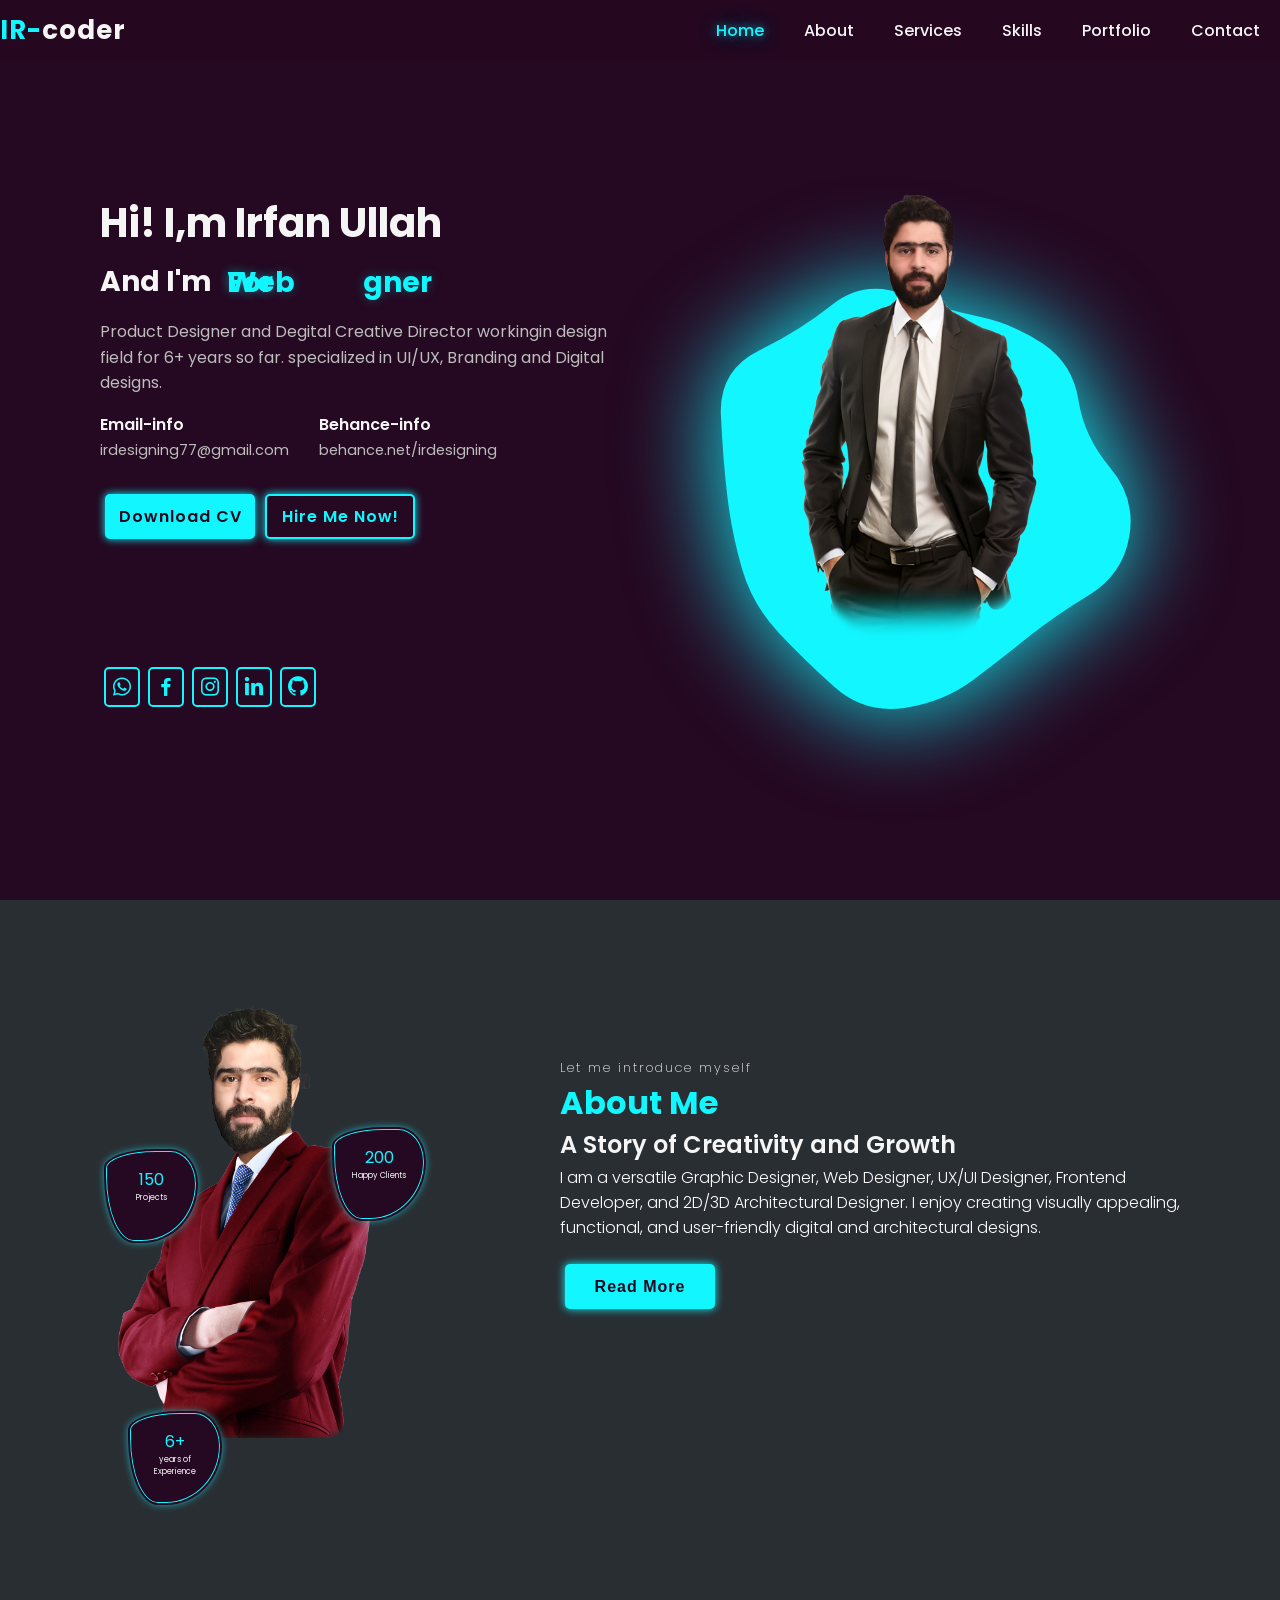
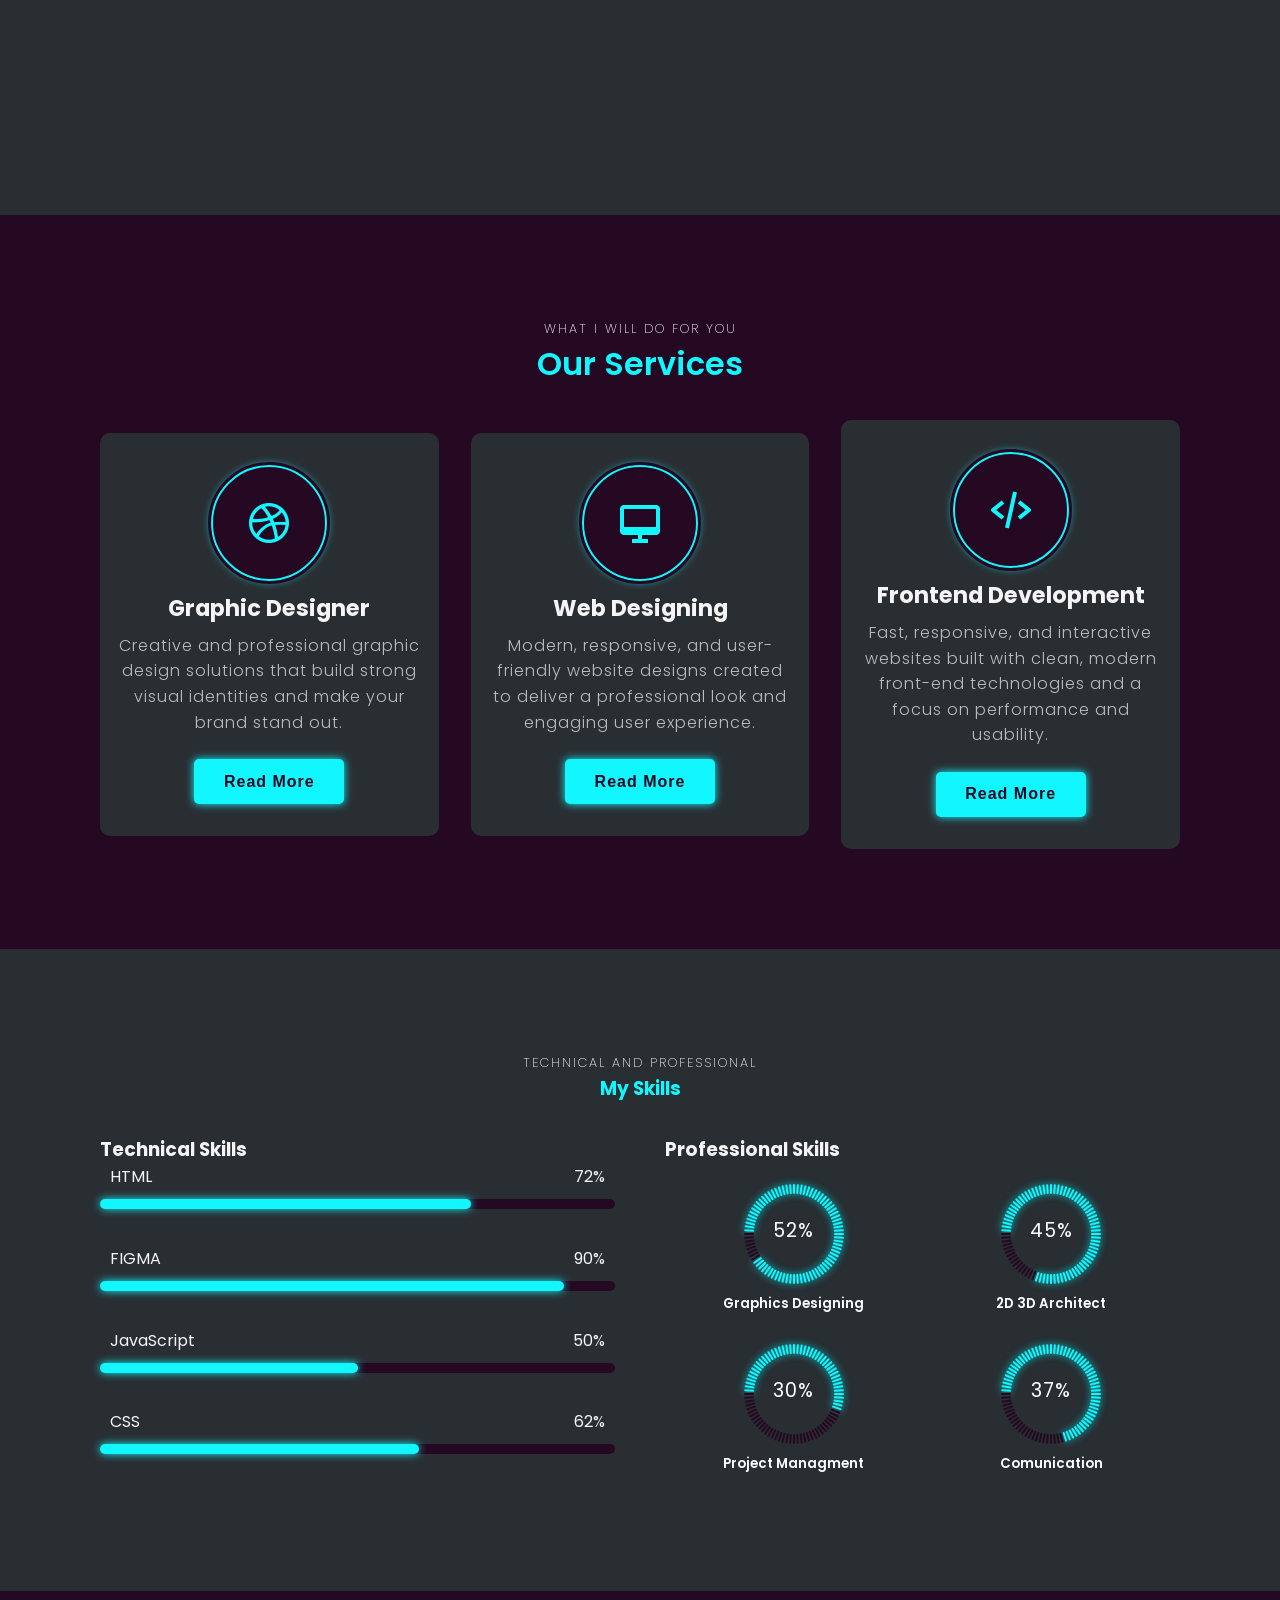
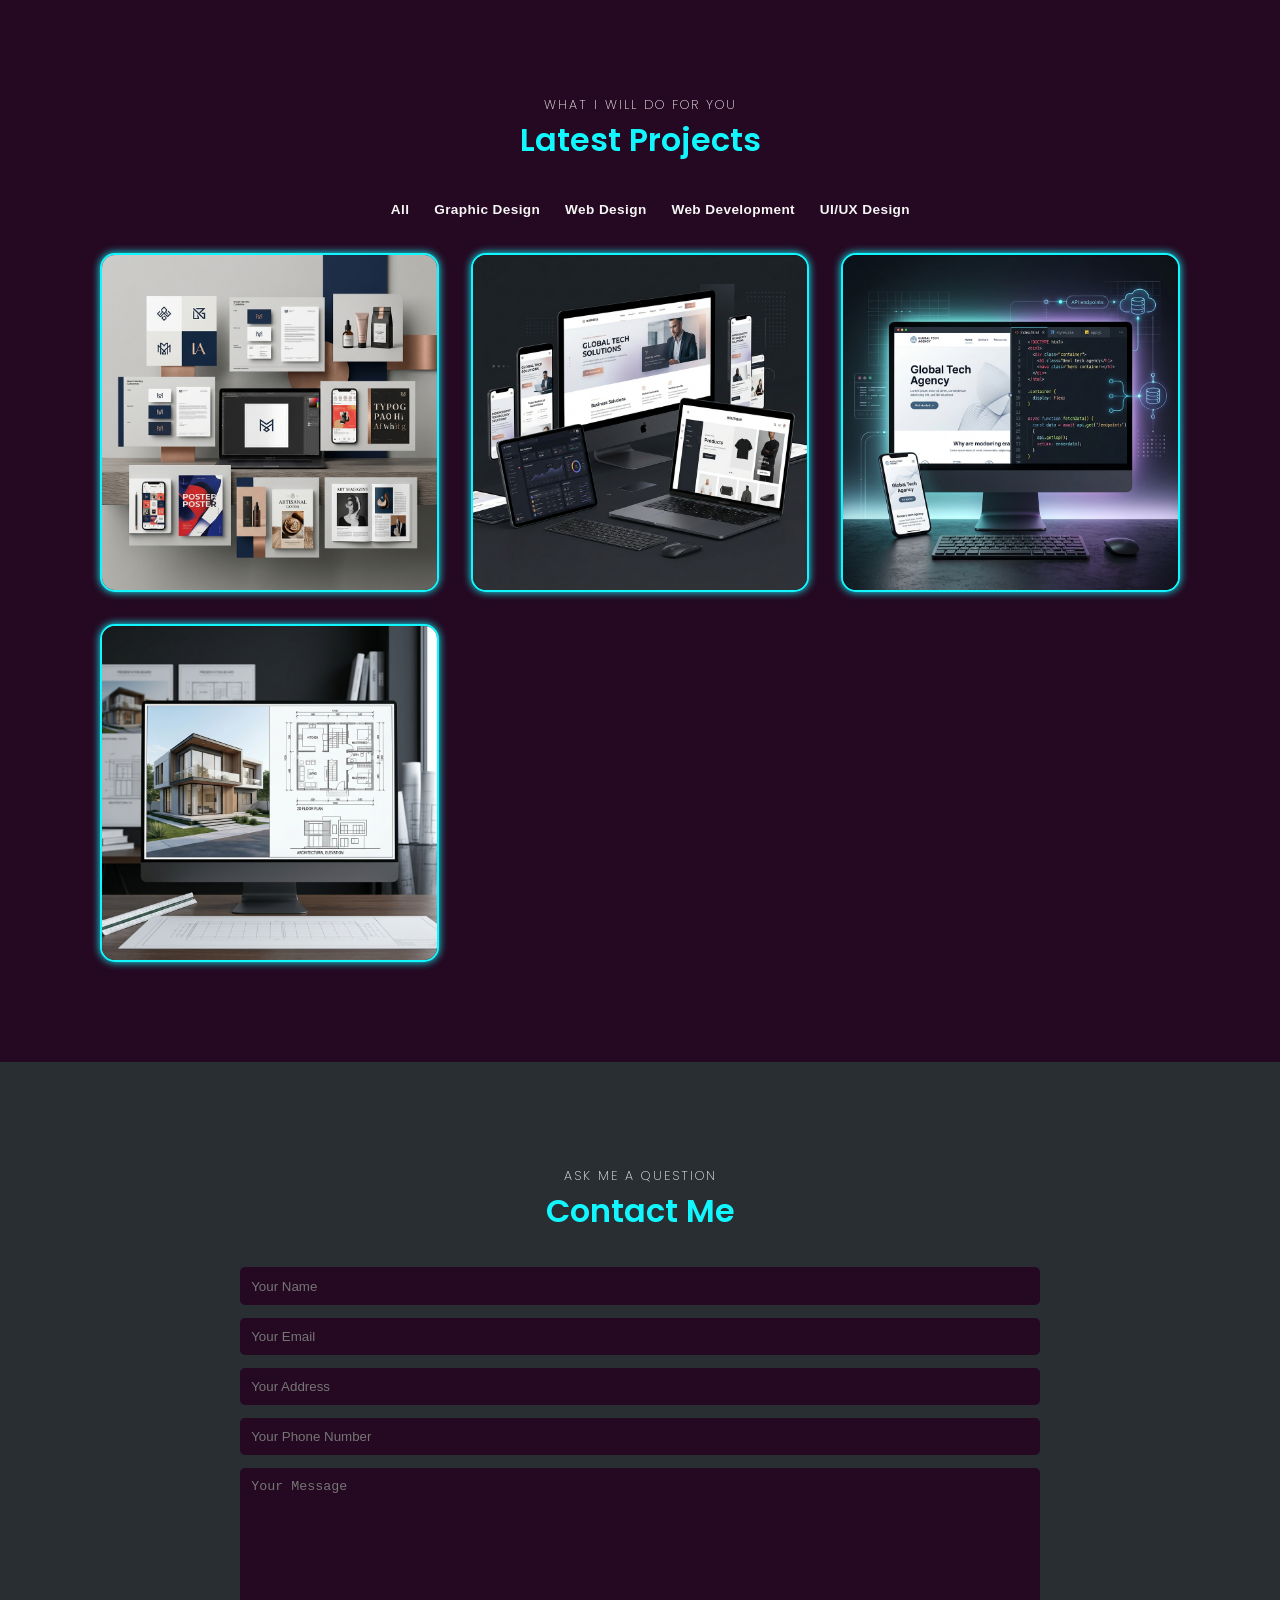
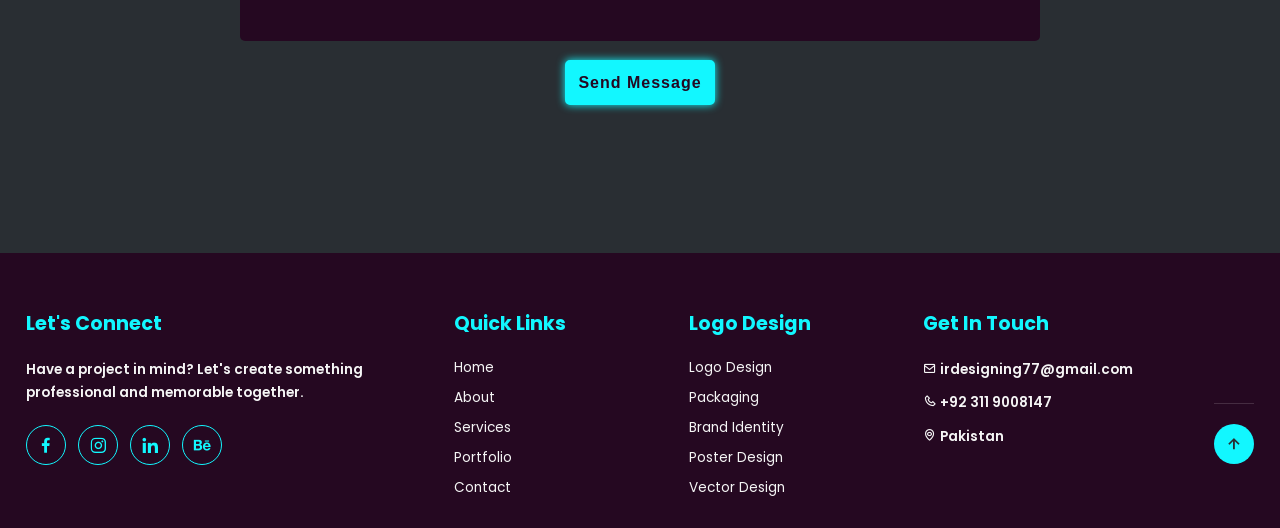
==== index.html @ 9060e214 "changes in about read more" ====
<!DOCTYPE html>
<html lang="en">

<head>
    <meta charset="UTF-8">
    <meta name="viewport" content="width=device-width, initial-scale=1.0">
    <title>IR-Desgner/Developer</title>
    <link rel="stylesheet" href="style.css">
    <link href='https://unpkg.com/boxicons@2.1.4/css/boxicons.min.css' rel='stylesheet'>
</head>

<body>
    <!-- Head Site ----------------------------------------------------->
    <header>
        <div class="logo"> <span>IR-</span>coder</div>
        <ul class="navlist">
            <li><a href="#home">Home</a></li>
            <li><a href="#about">About</a></li>
            <li><a href="#services">Services</a></li>
            <li><a href="#skills">Skills</a></li>
            <li><a href="#portfolio">Portfolio</a></li>
            <li><a href="#contact">Contact</a></li>
        </ul>
        <div id="menu-icon" class="bx bx-menu"></div>
    </header>

    <!-- home section--------------------------------------------------->

    <section id="home" class="home">
        <div class="home-content">
            <h1>Hi! I,m Irfan Ullah</h1>
            <div class="change-text">
                <h3>And I'm</h3>
                <h3>
                    <span class="word">Youtuber</span>
                    <span class="word">Web&nbsp;Designer</span>
                    <span class="word">Forntend&nbsp;Developer</span>
                    <span class="word">UX/UI&nbsp;Designer</span>
                    <span class="word">Graphics&nbsp;Designer</span>
                </h3>
            </div>

            <p>Product Designer and Degital Creative Director workingin design field for 6+ years so far. specialized in
                UI/UX, Branding and Digital designs.</p>

            <div class="info-box">
                <div class="email-info">
                    <h5>Email-info</h5>
                    <span>irdesigning77@gmail.com</span>
                </div>
                <div class="behance-info">
                    <h5>Behance-info</h5>
                    <span>behance.net/irdesigning</span>
                </div>
            </div>

            <div class="btn-box">
                <a href="Images/IRFAN CV Updated.pdf" class="btn">Download CV</a>

                <a href="https://wa.me/923119008147" class="btn">Hire Me Now!</a>
            </div>

            <div class="social-icons">
                <a href="https://wa.me/923119008147"><i class='bx bxl-whatsapp'></i></a>
                <a href="https://web.facebook.com/DesigningandTyping"><i class='bx bxl-facebook'></i></a>
                <a href="#"><i class='bx bxl-instagram'></i></a>
                <a href="https://www.linkedin.com/in/irfan-ullah-khan007/"><i class='bx bxl-linkedin'></i></a>
                <a href="https://github.com/IR-Designing"><i class='bx bxl-github'></i></a>

            </div>
        </div>
        <div class="home-image">
            <div class="img-box">

                <img src="Images/home-img.png" alt="">

            </div>
            <div class="liquid-shape">
                <svg viewBox="0 0 500 500" xmlns="http://www.w3.org/2000/svg" xmlns:xlink="http://www.w3.org/1999/xlink"
                    width="100%" id="blobSvg">
                    <path fill="#12f7ff">
                        <animate attributeName="d" dur="20000ms" repeatCount="indefinite" values="
                    M452.5,293.5Q475,337,432,356.5Q389,376,359,392.5Q329,409,300.5,450Q272,491,233,468.5Q194,446,154,438.5Q114,431,83,401.5Q52,372,42,331.5Q32,291,38,251Q44,211,41.5,165.5Q39,120,77.5,96.5Q116,73,154,59Q192,45,228,72.5Q264,100,298,93Q332,86,377.5,89Q423,92,419,139Q415,186,422.5,218Q430,250,452.5,293.5Z;

                    M447.5,281Q409,312,386.5,333Q364,354,344.5,378Q325,402,294.5,404Q264,406,224,443.5Q184,481,166,433Q148,385,129,361Q110,337,99.5,308.5Q89,280,73,247Q57,214,55.5,171.5Q54,129,95,114Q136,99,161,61Q186,23,228.5,24Q271,25,305.5,47.5Q340,70,351.5,108.5Q363,147,379,170.5Q395,194,440.5,222Q486,250,447.5,281Z;

                    M447.5,280Q404,310,395.5,342.5Q387,375,369,414Q351,453,307.5,427.5Q264,402,231,416.5Q198,431,174,406.5Q150,382,98,379.5Q46,377,63.5,329.5Q81,282,71,248.5Q61,215,91.5,192.5Q122,170,119.5,122Q117,74,158.5,74.5Q200,75,234,64.5Q268,54,298,74Q328,94,370,98Q412,102,425.5,139.5Q439,177,465,213.5Q491,250,447.5,280Z;

                    M425.02607,287.1508Q442.81861,324.30159,432.27552,365.4847Q421.73244,406.66781,387.89853,432.89853Q354.06463,459.12925,312.60771,470.91555Q271.1508,482.70184,239.17234,441.01702Q207.19388,399.33219,178.59694,390.66609Q150,382,103.61848,375.9246Q57.23697,369.8492,31.83219,332.56463Q6.42741,295.28005,41.88604,256.67234Q77.34468,218.06463,59.83219,170.02607Q42.3197,121.98751,86.81065,107.18764Q131.30159,92.38776,156.96769,53.04761Q182.63378,13.70746,226.33843,21.59522Q270.04308,29.48298,296.97846,65.82766Q323.91383,102.17234,351.10147,117.92008Q378.2891,133.66781,410.68764,154.31236Q443.08617,174.95692,425.15985,212.47846Q407.23353,250,425.02607,287.1508Z;

                    M452.5,293.5Q475,337,432,356.5Q389,376,359,392.5Q329,409,300.5,450Q272,491,233,468.5Q194,446,154,438.5Q114,431,83,401.5Q52,372,42,331.5Q32,291,38,251Q44,211,41.5,165.5Q39,120,77.5,96.5Q116,73,154,59Q192,45,228,72.5Q264,100,298,93Q332,86,377.5,89Q423,92,419,139Q415,186,422.5,218Q430,250,452.5,293.5Z;
                    "></animate>
                    </path>
                </svg>
            </div>

            <div class="liquid-shape">
                <svg viewBox="0 0 500 500" xmlns="http://www.w3.org/2000/svg" xmlns:xlink="http://www.w3.org/1999/xlink"
                    width="100%" id="blobSvg">
                    <path fill="#12f7ff">
                        <animate attributeName="d" dur="20000ms" repeatCount="indefinite" values="
                    M452.5,293.5Q475,337,432,356.5Q389,376,359,392.5Q329,409,300.5,450Q272,491,233,468.5Q194,446,154,438.5Q114,431,83,401.5Q52,372,42,331.5Q32,291,38,251Q44,211,41.5,165.5Q39,120,77.5,96.5Q116,73,154,59Q192,45,228,72.5Q264,100,298,93Q332,86,377.5,89Q423,92,419,139Q415,186,422.5,218Q430,250,452.5,293.5Z;

                    M447.5,281Q409,312,386.5,333Q364,354,344.5,378Q325,402,294.5,404Q264,406,224,443.5Q184,481,166,433Q148,385,129,361Q110,337,99.5,308.5Q89,280,73,247Q57,214,55.5,171.5Q54,129,95,114Q136,99,161,61Q186,23,228.5,24Q271,25,305.5,47.5Q340,70,351.5,108.5Q363,147,379,170.5Q395,194,440.5,222Q486,250,447.5,281Z;

                    M447.5,280Q404,310,395.5,342.5Q387,375,369,414Q351,453,307.5,427.5Q264,402,231,416.5Q198,431,174,406.5Q150,382,98,379.5Q46,377,63.5,329.5Q81,282,71,248.5Q61,215,91.5,192.5Q122,170,119.5,122Q117,74,158.5,74.5Q200,75,234,64.5Q268,54,298,74Q328,94,370,98Q412,102,425.5,139.5Q439,177,465,213.5Q491,250,447.5,280Z;

                    M425.02607,287.1508Q442.81861,324.30159,432.27552,365.4847Q421.73244,406.66781,387.89853,432.89853Q354.06463,459.12925,312.60771,470.91555Q271.1508,482.70184,239.17234,441.01702Q207.19388,399.33219,178.59694,390.66609Q150,382,103.61848,375.9246Q57.23697,369.8492,31.83219,332.56463Q6.42741,295.28005,41.88604,256.67234Q77.34468,218.06463,59.83219,170.02607Q42.3197,121.98751,86.81065,107.18764Q131.30159,92.38776,156.96769,53.04761Q182.63378,13.70746,226.33843,21.59522Q270.04308,29.48298,296.97846,65.82766Q323.91383,102.17234,351.10147,117.92008Q378.2891,133.66781,410.68764,154.31236Q443.08617,174.95692,425.15985,212.47846Q407.23353,250,425.02607,287.1508Z;

                    M452.5,293.5Q475,337,432,356.5Q389,376,359,392.5Q329,409,300.5,450Q272,491,233,468.5Q194,446,154,438.5Q114,431,83,401.5Q52,372,42,331.5Q32,291,38,251Q44,211,41.5,165.5Q39,120,77.5,96.5Q116,73,154,59Q192,45,228,72.5Q264,100,298,93Q332,86,377.5,89Q423,92,419,139Q415,186,422.5,218Q430,250,452.5,293.5Z;
                    "></animate>
                    </path>
                </svg>
            </div>
        </div>
    </section>

    <!-- About section--------------------------------------------------->

    <section id="about" class="about ">
        <div class="img-about">
            <img src="Images/about-img.png" alt="">
            <div class="info-about1">
                <span>6+</span>
                <p>years of Experience</p>
            </div>
            <div class="info-about2">
                <span>150</span>
                <p>Projects</p>
            </div>
            <div class="info-about3">
                <span>200</span>
                <p>Happy Clients</p>
            </div>
        </div>
        <div class="about-content">
            <span>Let me introduce myself</span>
            <h2>About Me</h2>
            <h3>A Story of Creativity and Growth</h3>

            <p>
                I am a versatile Graphic Designer, Web Designer, UX/UI Designer, Frontend
                Developer, and 2D/3D Architectural Designer. I enjoy creating visually
                appealing, functional, and user-friendly digital and architectural designs.
            </p>

            <div class="about-more">
                <p>
                    My work combines creativity, technical skills, and attention to detail.
                    I create professional graphic designs, modern responsive websites,
                    user-friendly interfaces, and interactive front-end experiences. I also
                    develop 2D floor plans and 3D architectural visualizations that help
                    bring spaces and ideas to life. My goal is to deliver designs that are
                    attractive, practical, and meaningful for every client.
                </p>
            </div>

            <div class="btn-box">
                <button class="btn about-read-more">Read More</button>
            </div>
        </div>
    </section>


    <!-- Services section--------------------------------------------------->

    <section id="services" class="services ">
        <div class="main-text">
            <span>what i will do for you</span>
            <h2>Our Services</h2>
        </div>

        <div class="section-services">
            <!-- Graphic Design -->
            <div class="service-box">
                <i class="bx bxl-dribbble service-icon"></i>
                <h3>Graphic Designer</h3>

                <p>
                    Creative and professional graphic design solutions that build strong visual
                    identities and make your brand stand out.
                </p>

                <div class="more-description">
                    <p>
                        I create logos, social-media posts, banners, brochures, brand guidelines,
                        and other visual materials that communicate your message clearly and
                        leave a lasting impression.
                    </p>
                </div>

                <div class="btn-box service-btn">
                    <button class="btn read-more-btn">Read More</button>
                </div>
            </div>

            <!-- Web Design -->
            <div class="service-box">
                <i class="bx bx-desktop service-icon"></i>
                <h3>Web Designing</h3>

                <p>
                    Modern, responsive, and user-friendly website designs created to deliver
                    a professional look and engaging user experience.
                </p>

                <div class="more-description">
                    <p>
                        From landing pages to complete portfolio and business websites, I design
                        clean layouts with easy navigation, mobile responsiveness, and a visual
                        style that matches your brand.
                    </p>
                </div>

                <div class="btn-box service-btn">
                    <button class="btn read-more-btn">Read More</button>
                </div>
            </div>

            <!-- Frontend Development -->
            <div class="service-box">
                <i class="bx bx-code-alt service-icon"></i>
                <h3>Frontend Development</h3>

                <p>
                    Fast, responsive, and interactive websites built with clean, modern
                    front-end technologies and a focus on performance and usability.
                </p>

                <div class="more-description">
                    <p>
                        I build polished interfaces using HTML, CSS, JavaScript, and modern
                        frameworks. Every website is optimized for different screen sizes,
                        smooth interactions, accessibility, and fast loading.
                    </p>
                </div>

                <div class="btn-box service-btn">
                    <button class="btn read-more-btn">Read More</button>
                </div>
            </div>
        </div>

    </section>

    <!-- Services section--------------------------------------------------->

    <section id="skills" class="skills ">
        <div class="main-text">
            <span>Technical and Professional</span>
            <h3>My Skills</h3>
        </div>

        <div class="skills-main">
            <div class="skill-left">
                <h3>Technical Skills</h3>
                <div class="skill-bar">
                    <div class="info">
                        <p>HTML</p>
                        <p>72%</p>
                    </div>
                    <div class="bar">
                        <span class="html"></span>
                    </div>
                </div>

                <div class="skill-bar">
                    <div class="info">
                        <p>FIGMA</p>
                        <p>90%</p>
                    </div>
                    <div class="bar">
                        <span class="figma"></span>
                    </div>
                </div>

                <div class="skill-bar">
                    <div class="info">
                        <p>JavaScript</p>
                        <p>50%</p>
                    </div>
                    <div class="bar">
                        <span class="js"></span>
                    </div>
                </div>

                <div class="skill-bar">
                    <div class="info">
                        <p>CSS</p>
                        <p>62%</p>
                    </div>
                    <div class="bar">
                        <span class="css"></span>
                    </div>
                </div>
            </div>
            <div class="skill-right">
                <h3>Professional Skills</h3>
                <div class="professional">
                    <div class="box">
                        <div class="circle" data-dots="80" data-percent="90"></div>
                        <div class="text">
                            <big>90%</big>
                            <small>Graphics Designing</small>
                        </div>
                    </div>

                    <div class="box">
                        <div class="circle" data-dots="80" data-percent="80"></div>
                        <div class="text">
                            <big>80%</big>
                            <small>2D 3D Architect</small>
                        </div>
                    </div>

                    <div class="box">
                        <div class="circle" data-dots="80" data-percent="55"></div>
                        <div class="text">
                            <big>55%</big>
                            <small>Project Managment</small>
                        </div>
                    </div>

                    <div class="box">
                        <div class="circle" data-dots="80" data-percent="70"></div>
                        <div class="text">
                            <big>70%</big>
                            <small>Comunication</small>
                        </div>
                    </div>

                </div>
            </div>
        </div>
    </section>

    <!-- Portfolio Section --------------------------------------------------->

    <section id="portfolio" class="portfolio">

        <div class="main-text">
            <span>What I Will Do For You</span>
            <h2>Latest Projects</h2>
        </div>

        <div class="container">

            <!-- ================= FILTER BUTTONS ================= -->

            <div class="filter-buttons">

                <button class="btn active" type="button" data-filter="all">
                    All
                </button>

                <button class="btn" type="button" data-filter="graphic">
                    Graphic Design
                </button>

                <button class="btn" type="button" data-filter="webdesign">
                    Web Design
                </button>

                <button class="btn" type="button" data-filter="webdev">
                    Web Development
                </button>

                <button class="btn" type="button" data-filter="uiux">
                    UI/UX Design
                </button>

            </div>


            <!-- ================= PORTFOLIO GALLERY ================= -->

            <div class="portfolio-gallery">


                <!-- ================= GRAPHIC DESIGN ================= -->

                <div class="port-box graphic">

                    <div class="port-image">
                        <img src="Images/graphics-design-jpeg.jpeg" alt="Graphic Design">
                    </div>

                    <div class="port-content">

                        <h3>Graphic Design</h3>

                        <p>
                            Creative graphic design solutions including
                            logos, branding, packaging, social media,
                            illustrations, and print design.
                        </p>

                        <a href="Graphics.html" rel="noopener noreferrer">
                            <i class='bx bx-link-external'></i>
                        </a>

                    </div>

                </div>


                <!-- ================= WEB DESIGN ================= -->

                <div class="port-box webdesign">

                    <div class="port-image">
                        <img src="Images/Web Designing.jpeg" alt="Web Design">
                    </div>

                    <div class="port-content">

                        <h3>Web Design</h3>

                        <p>
                            Modern, responsive and visually engaging
                            website designs focused on user experience
                            and clean layouts.
                        </p>

                        <a href="Web-design.html" rel="noopener noreferrer">
                            <i class='bx bx-link-external'></i>
                        </a>

                    </div>

                </div>


                <!-- ================= WEB DEVELOPMENT ================= -->

                <div class="port-box webdev">

                    <div class="port-image">
                        <img src="Images/Web Development.jpeg" alt="Web Development">
                    </div>

                    <div class="port-content">

                        <h3>Web Development</h3>

                        <p>
                            Fast, responsive and functional websites
                            developed using modern web technologies.
                        </p>

                        <a href="Web-development.html" rel="noopener noreferrer">
                            <i class='bx bx-link-external'></i>
                        </a>

                    </div>

                </div>


                <!-- ================= AuoCAD 2D/ 3D ================= -->

                <div class="port-box uiux">

                    <div class="port-image">
                        <img src="Images/AutoCAD.jpeg" alt="AutoCAD 2D/3D">
                    </div>

                    <div class="port-content">

                        <h3>AutoCAD 2D/3D</h3>

                        <p>
                            Professional AutoCAD designs for 2D and 3D modeling
                            with attention to detail and precision.
                        </p>

                        <a href="autocad.html" rel="noopener noreferrer">
                            <i class='bx bx-link-external'></i>
                        </a>

                    </div>

                </div>


                <!-- ================= LOGO DESIGN ================= -->

                <!-- <div class="port-box graphic">

                <div class="port-image">
                    <img src="/Images/logo-design.jpg"
                         alt="Logo Design">
                </div>

                <div class="port-content">

                    <h3>Logo Design</h3>

                    <p>
                        Professional and memorable logo designs
                        created to build a strong visual identity.
                    </p>

                    <a href="Logos.html"
                       target="_blank"
                       rel="noopener noreferrer">
                        <i class='bx bx-link-external'></i>
                    </a>

                </div>

            </div> -->


                <!-- ================= WEB APPLICATION ================= -->

                <!-- <div class="port-box webdev">

                <div class="port-image">
                    <img src="/Images/web-development.jpg"
                         alt="Web Application">
                </div>

                <div class="port-content">

                    <h3>Web Application</h3>

                    <p>
                        Functional web applications designed with
                        performance and usability in mind.
                    </p>

                    <a href="Web-development.html"
                       target="_blank"
                       rel="noopener noreferrer">
                        <i class='bx bx-link-external'></i>
                    </a>

                </div>

            </div> -->


            </div>

        </div>

    </section>




    <!-- Contact section--------------------------------------------------->
    <section id="contact" class="contact ">
        <div class="main-text">
            <span>Ask me a Question</span>
            <h2>Contact Me</h2>
        </div>

        <form action="https://formsubmit.co/irdesigning77@gmail.com" method="POST">

            <input type="text" name="name" placeholder="Your Name" required>

            <input type="email" name="email" placeholder="Your Email" required>

            <input type="text" name="address" placeholder="Your Address">

            <input type="tel" name="phone" placeholder="Your Phone Number">

            <textarea name="message" cols="30" rows="10" placeholder="Your Message" required></textarea>

            <!-- Optional settings -->
            <input type="hidden" name="_subject" value="New Message From Portfolio Website">
            <input type="hidden" name="_captcha" value="false">
            <input type="hidden" name="_template" value="table">

            <div class="btn-box formBtn">
                <button type="submit" class="btn">Send Message</button>
            </div>

        </form>
    </section>


    <!-- Website Footer--------------------------------------------------->
    <footer class="footer">



        <div class="footer-container">
            <!-- <a href="#home" class="logo"> <span>IR-</span>coder</a> -->

            <div class="footer-box">
                <h3>Let's Connect</h3>

                <p>
                    Have a project in mind? Let's create something
                    professional and memorable together.
                </p>

                <div class="footer-social">

                    <a href="https://www.facebook.com/DesigningandTyping" aria-label="Facebook">
                        <i class='bx bxl-facebook'></i>
                    </a>

                    <a href="https://www.instagram.com/irdesigning" aria-label="Instagram">
                        <i class='bx bxl-instagram'></i>
                    </a>

                    <a href="https://www.linkedin.com/in/irfanullah-designer" aria-label="LinkedIn">
                        <i class='bx bxl-linkedin'></i>
                    </a>

                    <a href="https://www.behance.net/irdesigning" aria-label="Behance">
                        <i class='bx bxl-behance'></i>
                    </a>

                </div>
            </div>


            <div class="footer-box">
                <h3>Quick Links</h3>

                <a href="index.html">Home</a>
                <a href="index.html#about">About</a>
                <a href="index.html#services">Services</a>
                <a href="Logos.html">Portfolio</a>
                <a href="index.html#contact">Contact</a>
            </div>


            <div class="footer-box">
                <h3>Logo Design</h3>

                <a href="Logos.html">Logo Design</a>
                <a href="packaging.html">Packaging</a>
                <a href="brand1.html">Brand Identity</a>
                <a href="poster1.html">Poster Design</a>
                <a href="vector1.html">Vector Design</a>
            </div>


            <div class="footer-box">
                <h3>Get In Touch</h3>

                <p>
                    <i class='bx bx-envelope'></i>
                    irdesigning77@gmail.com
                </p>

                <p>
                    <i class='bx bx-phone'></i>
                    +92 311 9008147
                </p>

                <p>
                    <i class='bx bx-map'></i>
                    Pakistan
                </p>
            </div>

        </div>
        <div class="footer-bottom">

            <!-- <p>
                    © 2026 Your Name. All Rights Reserved.
                </p> -->

            <a href="#home" class="back-to-top">
                <i class='bx bx-up-arrow-alt'></i>
            </a>

        </div>
        <!-- <div>
                <p>Copyright &copy; 2024 By IR-Designer/Coder || All Rights Reserved</p>
            </div> -->
    </footer>

    <script src="mixitup.min.js"></script>
    <script src="script.js"></script>

    <script>

    </script>
</body>

</html>
---- style.css ----
@import url('https://fonts.googleapis.com/css2?family=Poppins:ital,wght@0,100;0,200;0,300;0,400;0,500;0,600;0,700;0,800;0,900;1,100;1,200;1,300;1,400;1,500;1,600;1,700;1,800;1,900&display=swap');

* {
    padding: 0px;
    margin: 0px;
    box-sizing: border-box;
    list-style: none;
    scroll-behavior: smooth;
    text-decoration: none;
}

:root {
    --text-color: #f5f5f5;
    --hover-color: #12f7ff;
    --bg-color: #250821;
    --secon-bg-color: #292e33;
    --big-font: 2.5rem;
    --normal-font: 2rem;
    --neon-box-shadow: 0 0 .5rem #12f7ff;
    --h2-font: 3rem;
    --font-neon-text-shadow: 0 0 10px rgba(18, 247, 255, 0.3),
        0 0 10px rgba(18, 247, 255, 0.3),
        0 0 20px rgba(18, 247, 255, 0.3),
        0 0 30px rgba(18, 247, 255, 0.3),
        0 0 40px rgba(18, 247, 255, 0.3),
        0 0 70px rgba(18, 247, 255, 0.3),
        0 0 100px rgba(18, 247, 255, 0.3),
        0 0 150px rgba(18, 247, 255, 0.3);
}

::-webkit-scrollbar {
    height: 0;
    width: .5rem;
}

::-webkit-scrollbar-track {
    background: var(--secon-bg-color);
}

::-webkit-scrollbar-thumb {
    background: var(--hover-color);
    border-radius: 5rem;
}





body {
    font-family: "Poppins", sans-serif;
    background-color: var(--bg-color);
    color: var(--text-color);
}

header {
    top: 0;
    left: 0;
    border-bottom: 1px solid transparent;
    display: flex
;
    align-items: center;
    justify-content: space-between;
    width: 100%;
    padding: 11px 0px;
    position: fixed;
    z-index: 20000;
    background:#250821b3;
}

header.sticky {
    background: var(--bg-color);
    border-bottom: 1px solid var(--secon-bg-color);
    padding: 12px 10px;
}


.logo {
    font-size: 26px;
    font-weight: 700;
    letter-spacing: 1px;
}

span {
    color: var(--hover-color);
}

.navlist {
    display: flex;
}

.navlist a {
    color: var(--text-color);
    font-weight: 500;
    padding: 10px 20px;
}

.navlist a:hover {
    color: var(--hover-color);
    text-shadow: 0 0 10px rgba(18, 247, 255, 0.6),
        0 0 10px rgba(18, 247, 255, 0.6),
        0 0 20px rgba(18, 247, 255, 0.6),
        0 0 30px rgba(18, 247, 255, 0.6),
        0 0 40px rgba(18, 247, 255, 0.6),
        0 0 70px rgba(18, 247, 255, 0.6),
        0 0 100px rgba(18, 247, 255, 0.6),
        0 0 150px rgba(18, 247, 255, 0.6);
}

.navlist .active {
    color: var(--hover-color);
    text-shadow: var(--font-neon-text-shadow);
}

#menu-icon {
    font-size: 1.8rem;
    z-index: 1000;
    cursor: pointer;
    background-color: var(--hover-color);
    border-radius: 3px;
    color: var(--secon-bg-color);
    display: none;
}

section {
    padding: 100px 100px;
}

.home {
    min-height: 100vh;
    height: 100%;
    width: 100%;
    display: grid;
    grid-template-columns: repeat(2, 1fr);
    align-items: center;
    grid-gap: 4em;
}

.home-content {
    max-width: 600px;
}

.home-content h1 {
    font-size: var(--big-font);
    font-weight: 700;
}

.change-text {
    display: flex;
    align-items: center;
    gap: 0.75rem;
    font-size: 1.5rem;
    font-weight: 600;
    min-height: 2.5rem;
    margin: 0.5rem 0 1rem;
    vertical-align: top;
}

.change-text h3 {
    position: relative;
    display: inline-block;
    margin: 0;
    min-width: 115px;
    min-height: 2.5rem;
    vertical-align: top;
}

.change-text h3 .word {
    position: absolute;
    top: 0;
    left: 0;
    display: inline-flex;
    white-space: nowrap;
    opacity: 0;
    transform-origin: center center;
}

.change-text h3 .word .letter {
    display: inline-block;
    opacity: 0;
    transform-origin: center center 25px;
    text-shadow: 0 0 12px rgba(18, 247, 255, 0.3);
}

.change-text h3 .word .letter.out {
    opacity: 0;
    transform: rotateX(90deg);
    transition: 0.32s cubic-bezier(0.6, 0, 0.7, 0.2);
}

.change-text h3 .word .letter.in {
    opacity: 1;
    transform: rotateX(0deg);
    transition: 0.38s ease;
}

.change-text h3 .word .letter.behind {
    opacity: 0;
    transform: rotateX(-90deg);
}

.home-content p {
    color: #bdbdbd;
    line-height: 1.6;
}

.info-box {
    display: inline-flex;
    justify-content: space-between;
    align-items: center;
    width: 300px;
    margin: 1rem 0 2rem;
}

.info-box h5 {
    font-weight: 600;
    color: var(--text-color);
    font-size: 1rem;
}

.behance-info {
    margin-left: 15px;
}

.email-info {
    margin-right: 15px;
}

.info-box span {
    font-size: .9rem;
    color: #bdbdbd;
}

.btn-box {
    display: flex;
    justify-content: space-around;
    width: 320px;
    height: 45px;
}

.btn-box .btn {
    display: inline-flex;
    justify-content: center;
    align-items: center;
    width: 150px;
    height: 100%;
    background: var(--hover-color);
    color: var(--bg-color);
    font-size: 1rem;
    letter-spacing: 1px;
    font-weight: 600;
    transition: .6s;
    box-shadow: var(--neon-box-shadow);
    border-radius: 5px;
    position: relative;
    overflow: hidden;
    z-index: 1;
    border: 2px solid var(--hover-color);
}

.btn:hover {
    color: var(--hover-color);
}

.btn::before {
    content: "";
    position: absolute;
    top: 0;
    left: 0;
    background: var(--bg-color);
    width: 0%;
    height: 100%;
    transition: .4s;
    z-index: -1;
}

.btn:hover::before {
    width: 100%;
}

a.btn:nth-child(2) {
    background: var(--bg-color);
    color: var(--hover-color);
}

.btn:nth-child(2):hover {
    color: var(--bg-color);
}

.btn:nth-child(2)::before {
    background-color: var(--hover-color);
}

.social-icons {
    margin-top: 8rem;
    display: flex;
    justify-content: space-between;
    width: 220px;
    height: 40px;
}

.social-icons a {
    display: inline-flex;
    width: 50px;
    height: 100%;
    justify-content: center;
    align-items: center;
    margin: 0px 4px;
    background: var(--bg-color);
    color: var(--hover-color);
    border: 2px solid var(--hover-color);
    transition: .6s;
    box-shadow: 0 0 0.3 #12f7ff;
    border-radius: 5px;
    position: relative;
    z-index: 1;
    overflow: hidden;
}

.social-icons a i {
    font-size: 1.5rem;
}

.social-icons a:hover {
    color: var(--bg-color);
}

.social-icons a::before {
    content: "";
    position: absolute;
    top: 0;
    left: 0;
    width: 0%;
    height: 100%;
    background: var(--hover-color);
    transition: .6s;
    z-index: -1;
}

.social-icons a:hover::before {
    width: 100%;
}

.home-image {
    position: relative;
}

.img-box {
    text-align: center;
}

.img-box img {
    width: 72%;
    max-width: 350px;
    height: auto;
}

.liquid-shape {
    position: absolute;
    width: 100%;
    height: 100%;
    z-index: -1;
    top: 10%;
}

.liquid-shape:nth-child(2) {
    filter: blur(50px);
}


/*About Section css----------------------------------------------->*/

.about {
    display: flex;
    justify-content: center;
    align-items: center;
    grid-gap: 10em;
    background: var(--secon-bg-color);
}

.about .btn-box .btn {
    position: relative;
    right: 5rem;

}

.about .about-content {
    position: relative;
    bottom: 11rem;
}

.about .img-about {
    text-align: center;
    position: relative;
}

.about .img-about img {
    max-width: 300px;
    height: auto;
}

.about-content span {
    color: #fdfdfd;
    font-size: .8rem;
    font-weight: 200;
    letter-spacing: 2px;
    text-decoration: uppercase;
}

.about-content h2 {
    color: var(--hover-color);
    font-weight: 700;
    font-size: var(--normal-font);
}

.about-content h3 {
    font-weight: 600;
    font-size: 1.5rem;
    margin-bottom: .2rem;
}

.about-content p {
    color: #fdfdfd;
    font-weight: 300;
    margin-bottom: 1.5rem;
}

.info-about1,
.info-about2,
.info-about3 {
    background: var(--bg-color);
    font-size: .5rem;
    position: relative;
    padding: 15px;
    height: 90px;
    width: 90px;
    border-radius: 60% 31% 66% 34%/ 21% 40% 70% 79%;
    display: block;
    box-shadow: var(--neon-box-shadow);
    border: 1px solid var(--hover-color);
    outline: 2px solid var(--bg-color);
    z-index: 100;
    animation: morph 6s linear infinite;
}

.info-about1 {
    left: 10%;
    bottom: 2rem;
    text-align: center;

}

.info-about2 {
    left: 2%;
    bottom: 24rem;
    text-align: center;

}

.info-about3 {
    left: 78%;
    bottom: 31rem;
    text-align: center;
}


.img-about span {
    color: var(--hover-color);
    font-size: 1rem;
    font: 600;
}

.about-more {
    display: none;
    margin-top: 1rem;
}

.about-content.active .about-more {
    display: block;
}

.about-read-more {
    border: none;
    cursor: pointer;
}

/* Services CSS------------------------------------------------------> */

.main-text {
    width: 100%;
    text-align: center;
    margin-bottom: 2rem;
    color: var(--hover-color);
}

.main-text h2 {
    font-weight: 600;
    font-size: var(--normal-font);
}

.main-text span {
    color: #f5f5f5;
    font-size: .8rem;
    font-weight: 200;
    letter-spacing: 2px;
    text-transform: uppercase;
}

.section-services {
    display: flex;
    justify-content: center;
    align-items: center;
    flex-wrap: wrap;
    grid-gap: 2rem;
}

.section-services .service-box {
    flex: 1 1 18rem;
    padding: 2rem 1rem 2rem;
    text-align: center;
    background: var(--secon-bg-color);
    transition: transform .4s;
    border-radius: 10px;
}

.service-btn {
    width: auto;
    justify-content: center;
}

.service-box:hover {
    transform: translatey(-.7rem)
}

.service-icon {
    border: 2px solid var(--hover-color);
    padding: 2rem;
    background: var(--bg-color);
    display: flex;
    align-items: center;
    font-size: 3rem;
    border-radius: 50%;
    position: relative;
    color: var(--hover-color);
    box-shadow: var(--neon-box-shadow);
    outline: 3px solid var(--bg-color);
}

.service-box h3 {
    margin-top: 10px;
    font-size: 1.4rem;
}

.service-box p {
    margin: .5rem 0 1.5rem 0;
    font-weight: 300;
    letter-spacing: 1px;
    color: #bdbdbd;
    line-height: 1.6;
}

.more-description {
  display: none;
  margin-top: 1rem;
}

.service-box.active .more-description {
  display: block;

}

.read-more-btn {
  border: none;
  cursor: pointer;
}


/* SKills left CSS------------------------------------------------------> */

.skills {
    background: var(--secon-bg-color);
}

.skills-main {
    width: 100%;
    display: grid;
    grid-template-columns: repeat(2, 1fr);
    grid-row-gap: 30px;
    grid-column-gap: 50px;
}

.skill-bar {
    margin-bottom: 2.3rem;
}

.skill-main h3 {
    margin-bottom: 2rem;
    font-size: var(--normal-font);
    text-align: center;
}

.skill-left .skill-bar .info {
    display: flex;
    justify-content: space-between;
    align-items: center;
    padding: 0 10px;
}

.skill-left .skill-bar .bar {
    width: 100%;
    height: 10px;
    background: var(--bg-color);
    border-radius: 25px;
    margin-top: 10px;
    position: relative;
}

.skill-bar .bar span {
    width: 50%;
    height: 100%;
    position: absolute;
    left: 0;
    background: var(--hover-color);
    border-radius: 25px;
    box-shadow: var(--neon-box-shadow);
}

.skill-bar .bar .html {
    width: 72%;
    animation: html 2s;
}

.skill-bar .bar .figma {
    width: 90%;
    animation: figma 2s;
}

.skill-bar .bar .js {
    width: 50%;
    animation: js 2s;
}

.skill-bar .bar .css {
    width: 62%;
    animation: css 2s;
}

/* SKills left CSS------------------------------------------------------> */
.professional {
    display: grid;
    grid-template-columns: 1fr 1fr;
}

.box {
    position: relative;
    margin: 10px 0px;
    flex: 1 1 15rem;
}

.circle {
    width: 100%;
    height: 120px;
    display: flex;
    justify-content: center;
    align-items: center;
}

.box .text {
    text-align: center;
    color: #fff;
    font-size: 1rem;

}

.box .text big {
    font: 400;
    letter-spacing: 1px;
    position: absolute;
    top: 40%;
    left: 50%;
    transform: translate(-50%, -50%);
}

.box .text small {
    display: block;
    font-weight: 600;
}



.circle .points {
    height: 2px;
    width: 10px;
    background-color: var(--bg-color);
    position: absolute;
    border-radius: 3px;
    transform: rotate(calc(var(--i)*var(--rot))) translate(-45px);

}

.points.marked {
    animation: glow 0.04S linear forwards;
    animation-delay: calc(var(--i)*0.05s);
}

/* Portfolio CSS------------------------------------------------------> */

.filter-buttons {
    margin: 2rem;
    text-align: center;
}

.filter-buttons .btn {
    background: none;
    outline: none;
    border: none;
    cursor: pointer;
    font-size: .85rem;
    font-weight: 600;
    letter-spacing: .4px;
    margin-left: 1.3rem;
    color: var(--text-color);
}

.filter-buttons .btn:hover {
    color: var(--hover-color);
}

.portfolio-gallery {
    display: grid;
    grid-template-columns: repeat(auto-fill, minmax(270px, 1fr));
    gap: 2rem;
}

.port-box {
    position: relative;
    border-radius: 15px;
    overflow: hidden;
    background: #292e33;
    display: flex;
    grid-template-columns: 1fr, auto;
    align-items: center;
    border: 2px solid var(--hover-color);
    box-shadow: var(--neon-box-shadow);
}

.port-image {
    display: flex;
    align-items: center;
    justify-content: center;
    height: 100%;
    width: 100%;
}

.port-image img {
    width: 100%;
    opacity: .5s;
    /* height: 100%; */
    transition: .5s;
}

.port-content {
    position: absolute;
    bottom: 0;
    left: 0;
    width: 100%;
    height: 100%;
    opacity: 0;
    background: linear-gradient(rgba(0, 0, 0, .2), #12f7ff);
    display: flex;
    align-items: center;
    justify-content: center;
    flex-direction: column;
    text-align: center;
    transition: .5s;
    padding: 0.2rem;
}

.port-content:hover {
    opacity: 1;
}

.port-content h3 {
    font-size: 1.5rem;
    font-weight: 600;
}

.port-content p {
    font-size: .8rem;
    margin: 5px 0 15px 0;
}

.port-content a {
    background: #fff;
    border-radius: 50%;
    display: inline-flex;
    justify-content: center;
    align-items: center;
    width: 50px;
    height: 50px;
    border: 1 px solid var(--hover-color);
    outline: 2 px solid #fff;
}

.port-content a i {
    font-size: 1.3rem;
    color: var(--secon-bg-color);
}

/* Contact Section Css------------------------------------------------------> */
.contact {
    background: var(--secon-bg-color);
    width: 100%;
}

.contact form {
    text-align: center;
    max-width: 50rem;
    margin: 1rem auto;
    margin-bottom: 3rem;
}

.contact form input,
.contact form textarea {
    width: 100%;
    color: var(--text-color);
    background: var(--bg-color);
    margin-bottom: .8rem;
    border: none;
    border-radius: 5px;
    padding: .7rem;
}

.contact form textarea {
    resize: none;
}

.formBtn {
    display: flex;
    justify-content: center;
    width: 100%;
}

.formBtn .btn {
    cursor: pointer;
    font-size: 1rem;
}

/* footer-Css-----------------------------------------------------> */

footer {
    padding: 1.5rem 1%;
    display: flex;
    align-items: center;
    justify-content: space-between;
    flex-direction: row-reverse;
}

footer p {
    color: #bdbdbd;
    margin: auto;
    font-size: 1.2rem;
    font-weight: 600;
}

footer a {
    color: var(--text-color);
}


/* key Frame------------------------------------------------------> */
@keyframes morph {

    0%,
    100% {
        border-radius: 40% 60% 70% 30% / 40% 40% 60% 50%;
    }

    30% {
        border-radius: 70% 30% 50% 50% / 30% 30% 70% 70%;
    }

    60% {
        border-radius: 100% 60% 60% 10% / 100% 100% 60% 60%;
    }

    80% {
        border-radius: 69% 31% 66% 34% / 21% 30% 70% 79%;
    }

}

@keyframes html {
    0% {
        width: 0;
    }

    100% {
        width: 72;
    }
}

@keyframes figma {
    0% {
        width: 0;
    }

    100% {
        width: 72;
    }
}

@keyframes js {
    0% {
        width: 0;
    }

    100% {
        width: 72;
    }
}

@keyframes css {
    0% {
        width: 0;
    }

    100% {
        width: 72;
    }
}

@keyframes glow {
    0% {
        background: var(--bg-color);
        box-shadow: none;
    }

    100% {
        background: var(--hover-color);
        box-shadow: var(--neon-box-shadow);
    }
}



/* Break .points */
@media(max-width:991px) {

    header,
    header.sticky {
        padding: 15px 5%;
    }

    footer {
        padding: 50px 5%;
    }

    section {
        padding: 50px 5%
    }

    .navlist a {
        padding: 8px 15px;
    }

    :root {
        --big-font: 2.2rem;
        --normal-font: 1.8rem;
        --neon-box-shadow: 0 0 .8rem #12f7ff;
        --h2-font: 3rem;
    }

    .home-content {
        margin-top: 5rem;
    }

    .social-icons {
        margin-top: 2rem;
    }
}

@media(max-width:768px) {
    #menu-icon {
        display: block;
        transition: all .4s ease;
    }

    #menu-icon.bx-x {
        transform: rotate(-180deg);
    }

    .navlist {
        display: flex;
        position: absolute;
        top: -1000px;
        right: 0;
        left: 0;
        flex-direction: column;
        background: var(--bg-color);
        text-align: center;
        padding: 0 10%;
        transition: all .45s ease;
    }

    .navlist {
        display: block;
        padding-bottom: 1rem;
        font-size: 1rem;
    }

    .navlist.open {
        top: 100%;
    }

    .home {
        grid-template-columns: 1fr;
    }

    .home-image {
        margin: 5rem;
    }

    .liquid-shape {
        width: 119%;
        left: -5%;
        top: 8%;
    }

    .about {
        flex-direction: column-reverse;
    }

    .about .about-content {
        text-align: center;
        margin-top: 9rem;
    }
    .about{
        grid-gap: 0em;
    }
    .about .btn-box .btn{
        position: relative;
        left: 3rem;
    }

    .skills-main {
        grid-template-columns: 1fr;
    }

    footer p {
        font-size: 0.6rem;
    }

    .skill-left h3 {
        text-align: center;
    }

    .skill-right h3 {
        text-align: center;
    }

    .filter-buttons {
        margin: 2.5rem 0;
    }

    .img-box img {
        width: 111%;
    }
}

@media(max-width:420px) {
    html {
        font-size: 80%;
    }

    footer {
        padding: 16px 2%;
    }

    footer p {
        font-size: 0.6rem;
    }

    .logo {
        font-size: 1rem;
    }

    .filter-buttons {
        font-size: .8rem;
    }

    .about .img-about img {
        max-width: 250px;
        margin-bottom: 7rem;
    }

    .info-about1,
    .info-about2,
    .info-about3 {
        display: none;
    }

    .about .about-content {
        text-align: center;
    }

    .about .btn-box .btn {
        left: 1rem;
    }

    .about-content p {
        font-size: 1rem;
    }
}

   /* =========================
   FOOTER
========================= */

    .footer {
         display: flex;
    width: 100%;
    background: var(--bg-color);
    padding: 56px 2% 20px;
    flex-direction: row;
    }

    .footer-container {
        display: grid;
        grid-template-columns: 2fr 1fr 1fr 1.5fr;
        gap: 40px;
    }

    .footer-box h3 {
        color: var(--hover-color);
        font-size: 1.2rem;
        margin-bottom: 20px;
    }

    .footer-box p {
        color: var(--text-color);
        font-size: .85rem;
        line-height: 1.7;
        margin-bottom: 10px;
    }

    .footer-box a {
        display: block;
        color: var(--text-color);
        font-size: .85rem;
        margin-bottom: 10px;
        transition: .3s;
    }

    .footer-box a:hover {
        color: var(--hover-color);
        padding-left: 5px;
    }


    /* Social Icons */

    .footer-social {
        display: flex;
        gap: 12px;
        margin-top: 20px;
    }

    .footer-social a {
        width: 40px;
        height: 40px;

        display: flex;
        align-items: center;
        justify-content: center;

        border: 1px solid var(--hover-color);
        border-radius: 50%;

        color: var(--hover-color);

        transition: .3s;
    }

    .footer-social a i {
        font-size: 20px;
    }

    .footer-social a:hover {
        background: var(--hover-color);
        color: var(--secon-bg-color);
        box-shadow: var(--neon-box-shadow);
        padding-left: 0;
    }


    /* Footer Bottom */

    .footer-bottom {
        margin-top: 50px;
        padding-top: 20px;

        border-top: 1px solid rgba(245, 245, 245, .15);

        display: flex;
        align-items: center;
        justify-content: space-between;
    }

    .footer-bottom p {
        color: var(--text-color);
        font-size: .75rem;
    }

    .footer-bottom>a {
        width: 40px;
        height: 40px;

        display: flex;
        align-items: center;
        justify-content: center;

        border-radius: 50%;

        background: var(--hover-color);
        color: var(--secon-bg-color);

        transition: .3s;
    }

    .footer-bottom>a:hover {
        box-shadow: var(--neon-box-shadow);
        transform: translateY(-3px);
    }

    .footer-bottom>a i {
        font-size: 20px;
    }

        /* =========================
   Latest Projects 
========================= */

        /* ==============================
           LOGO GALLERY
        ============================== */

        .logo-gallery-section {
            padding: 100px 8%;
        }

        .logo-gallery-section .main-text {
            text-align: center;
            margin-bottom: 50px;
        }

        .logo-gallery-section .main-text span {
            font-size: 16px;
        }

        .logo-gallery-section .main-text h2 {
            font-size: 40px;
            margin-top: 10px;
        }

        .logo-gallery {
            display: grid;
            grid-template-columns: repeat(3, 1fr);
            gap: 30px;
        }

        .logo-box {
            position: relative;
            overflow: hidden;
            border-radius: 15px;
            background: #fff;
            box-shadow: 0 5px 20px rgba(0, 0, 0, 0.08);
        }

        .logo-box img {
            width: 100%;
            height: 300px;
            object-fit: cover;
            display: block;
            transition: transform 0.5s ease;
        }

        .logo-box:hover img {
            transform: scale(1.08);
        }

        .logo-overlay {
            position: absolute;
            left: 0;
            bottom: 0;
            width: 100%;
            padding: 25px 20px;
            background: linear-gradient(
                transparent,
                rgba(0, 0, 0, 0.85)
            );

            transform: translateY(100%);
            transition: 0.4s ease;
        }

        .logo-box:hover .logo-overlay {
            transform: translateY(0);
        }

        .logo-overlay h3 {
            color: #fff;
            font-size: 20px;
            margin-bottom: 5px;
        }

        .logo-overlay p {
            color: #ddd;
            font-size: 14px;
            margin-bottom: 15px;
        }

        .logo-overlay a {
            display: inline-block;
            padding: 8px 18px;
            border-radius: 20px;
            background: #fff;
            color: #111;
            text-decoration: none;
            font-size: 14px;
            font-weight: 600;
            transition: 0.3s;
        }

        .logo-overlay a:hover {
            transform: translateY(-2px);
        }


        /* ==============================
           TABLET
        ============================== */

        @media (max-width: 991px) {

            .logo-gallery {
                grid-template-columns: repeat(2, 1fr);
            }

            .logo-box img {
                height: 280px;
            }
        }


        /* ==============================
           MOBILE
        ============================== */

        @media (max-width: 600px) {

            .logo-gallery-section {
                padding: 80px 5%;
            }

            .logo-gallery-section .main-text h2 {
                font-size: 30px;
            }

            .logo-gallery {
                grid-template-columns: 1fr;
            }

            .logo-box img {
                height: 280px;
            }
        }

    /* =========================
   RESPONSIVE
========================= */

    @media (max-width: 900px) {

        .logo-info {
            grid-template-columns: repeat(2, 1fr);
        }

        .footer-container {
            grid-template-columns: repeat(2, 1fr);
        }
    }


    @media (max-width: 600px) {

        .logo-info {
            grid-template-columns: 1fr;
            gap: 25px;
        }

        .footer-container {
            grid-template-columns: 1fr;
        }

        .footer-bottom {
            flex-direction: column;
            gap: 15px;
            text-align: center;
        }
    }
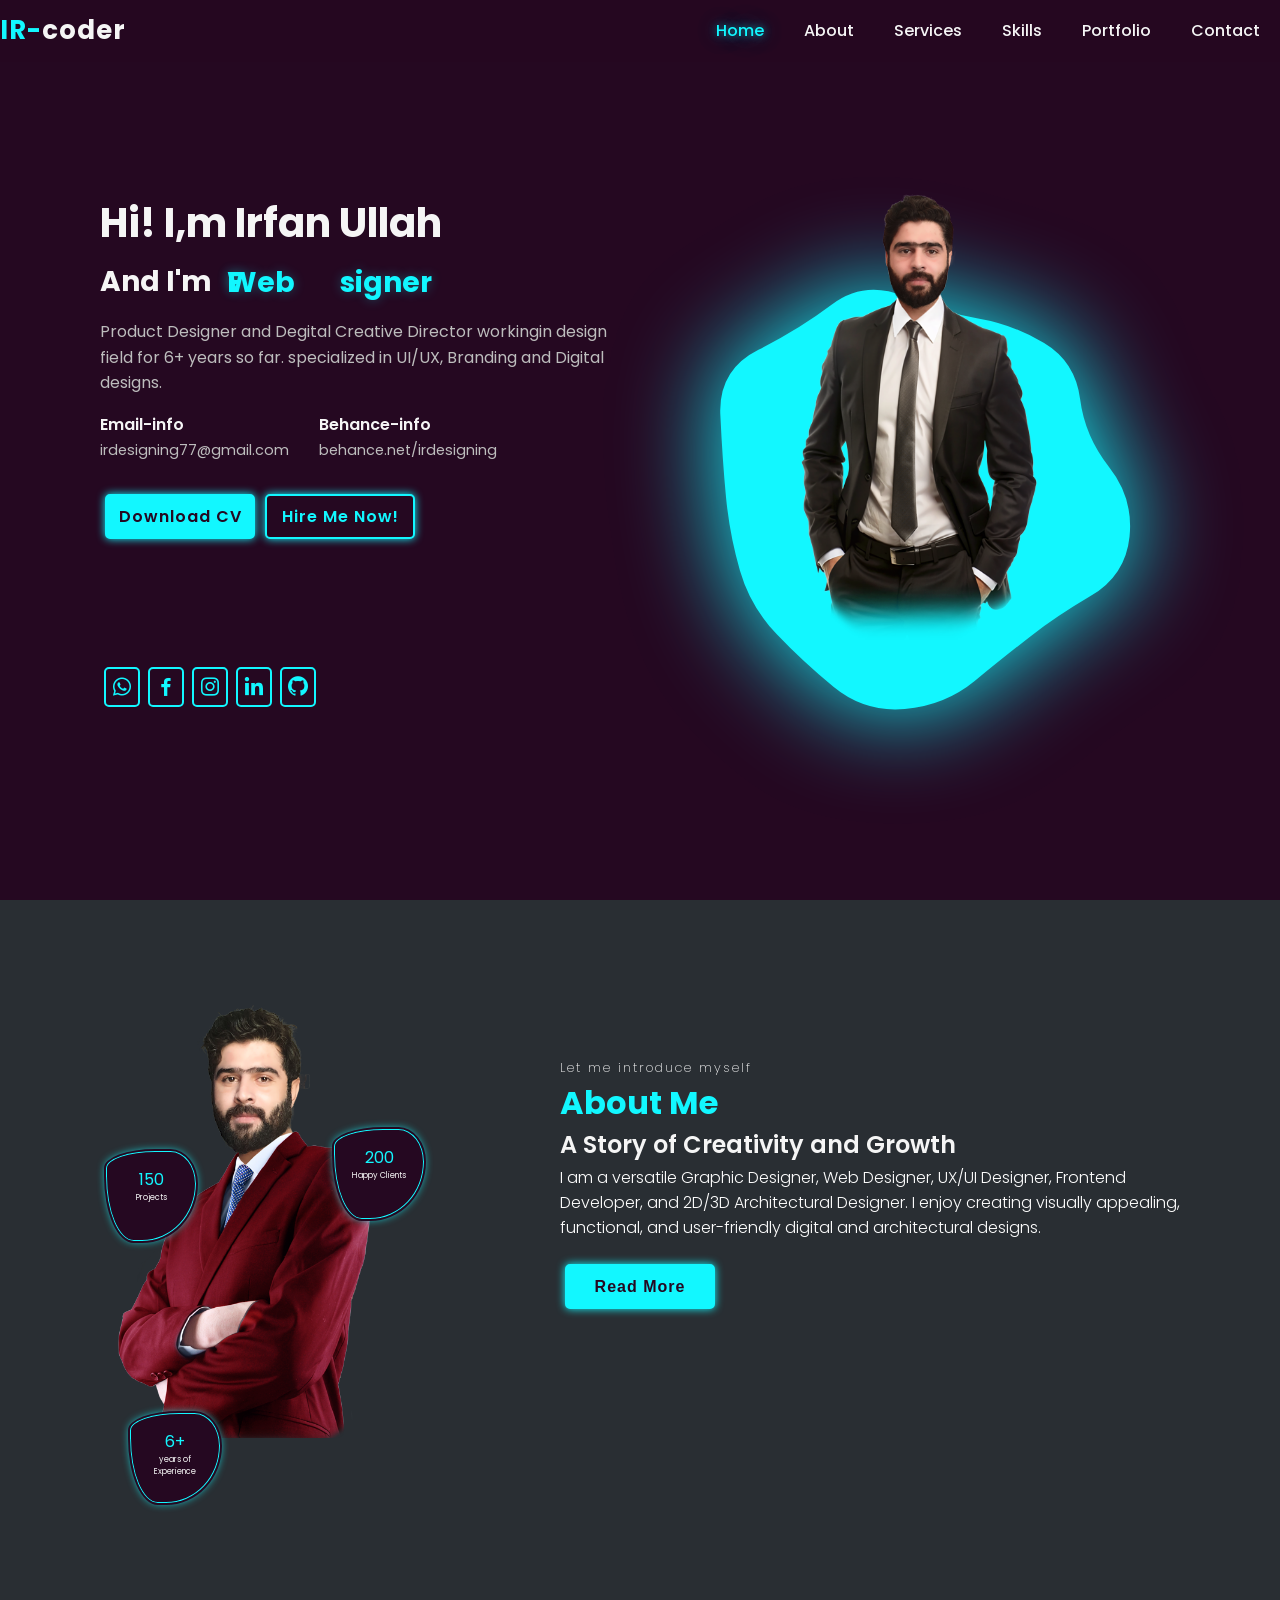
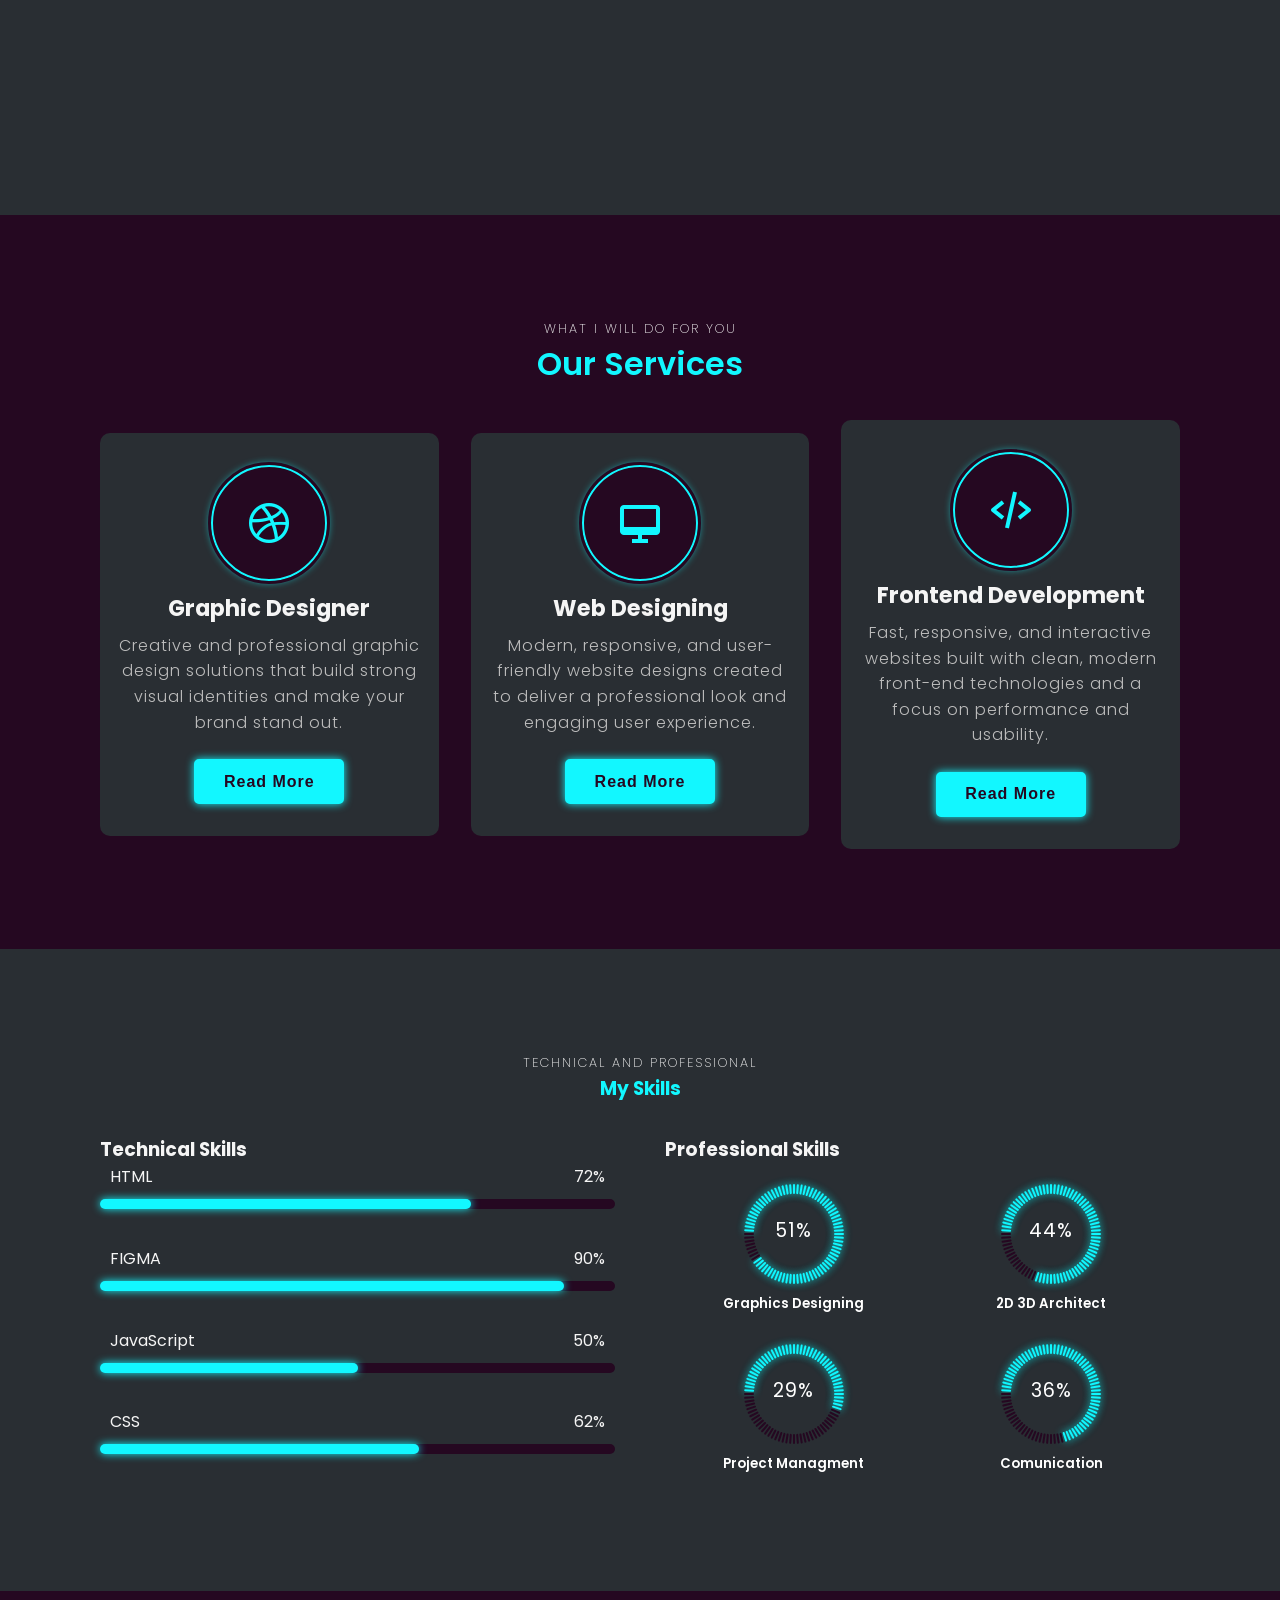
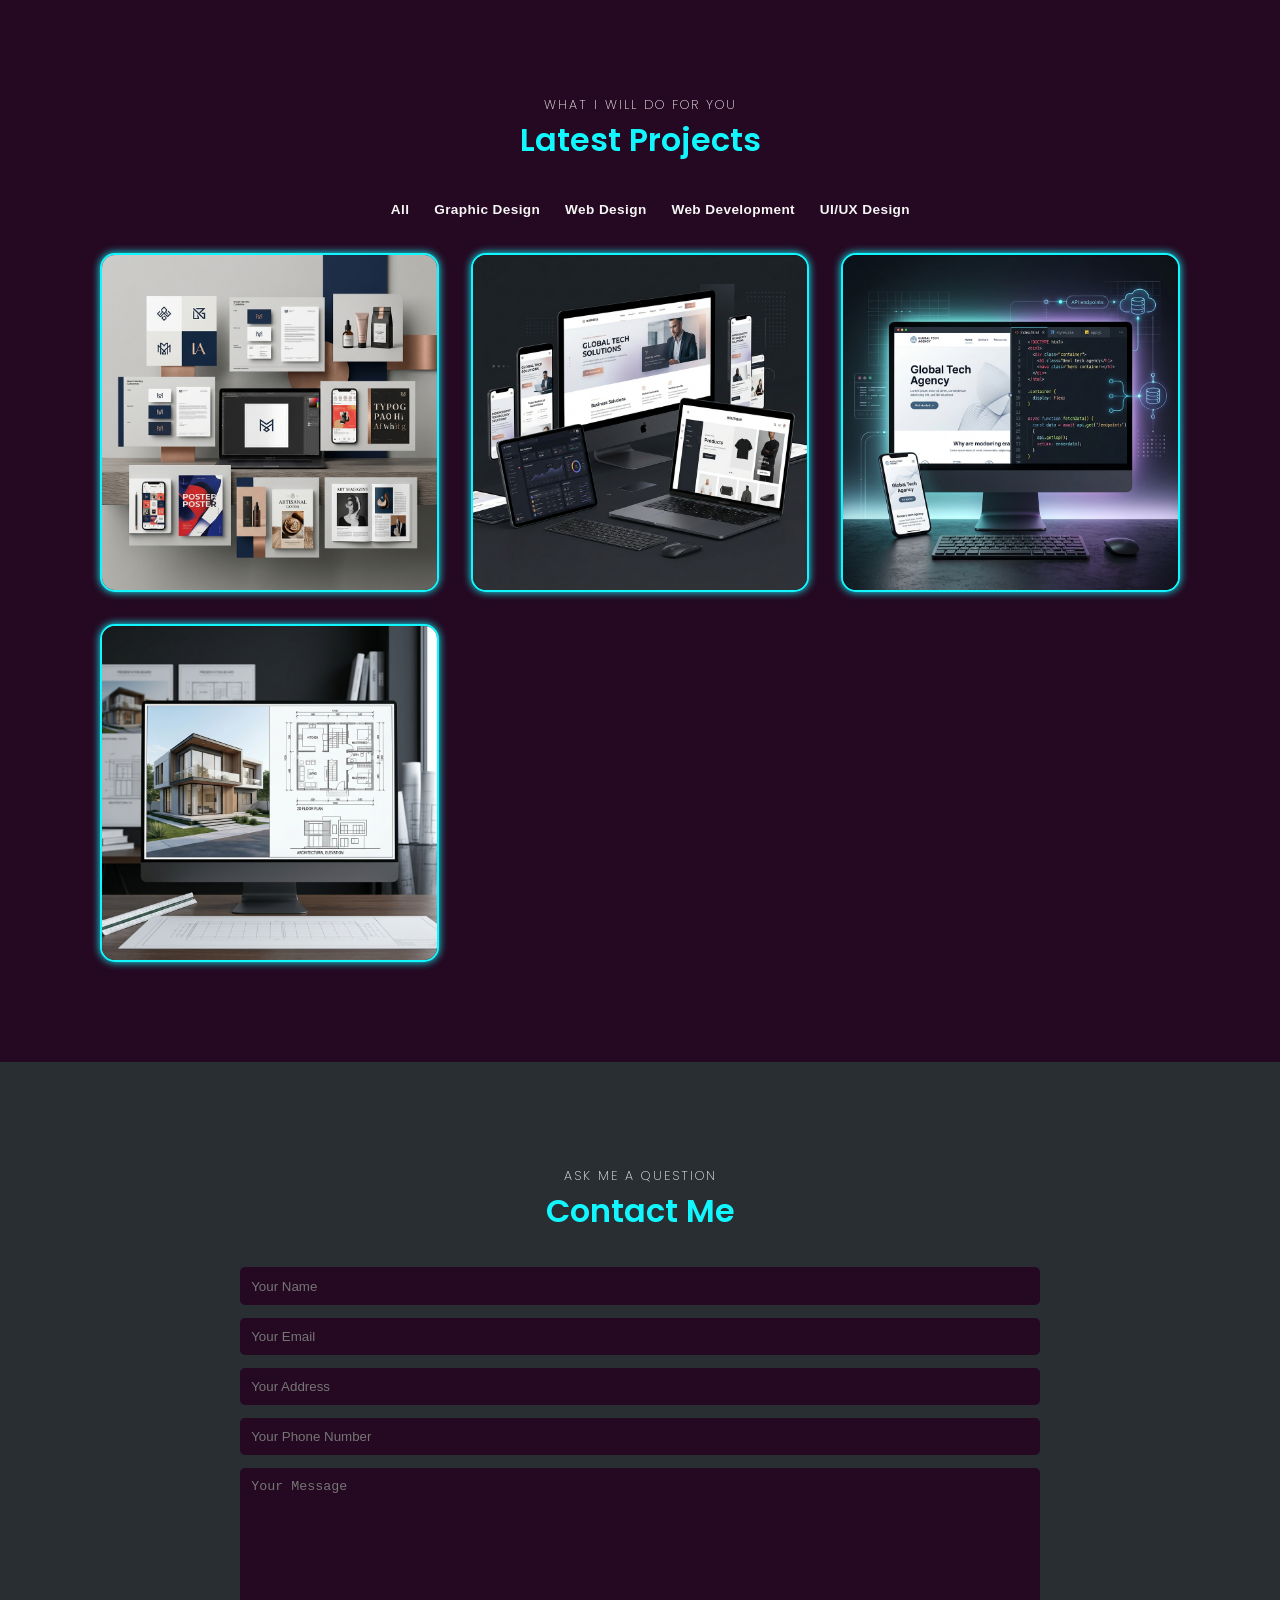
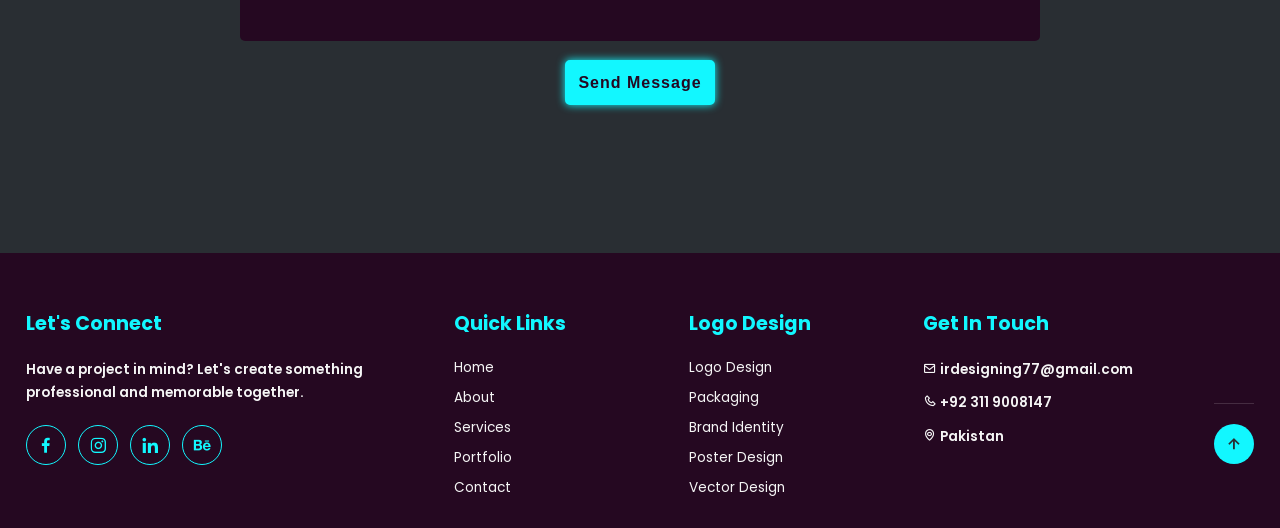
==== commit 389d3e01: "url change" ====
--- a/index.html
+++ b/index.html
@@ -448,7 +448,7 @@
                             developed using modern web technologies.
                         </p>
 
-                        <a href="Web-development.html" rel="noopener noreferrer">
+                        <a href="web-development.html" rel="noopener noreferrer">
                             <i class='bx bx-link-external'></i>
                         </a>
 
@@ -474,7 +474,7 @@
                             with attention to detail and precision.
                         </p>
 
-                        <a href="autocad.html" rel="noopener noreferrer">
+                        <a href="autoCAD.html" rel="noopener noreferrer">
                             <i class='bx bx-link-external'></i>
                         </a>
 
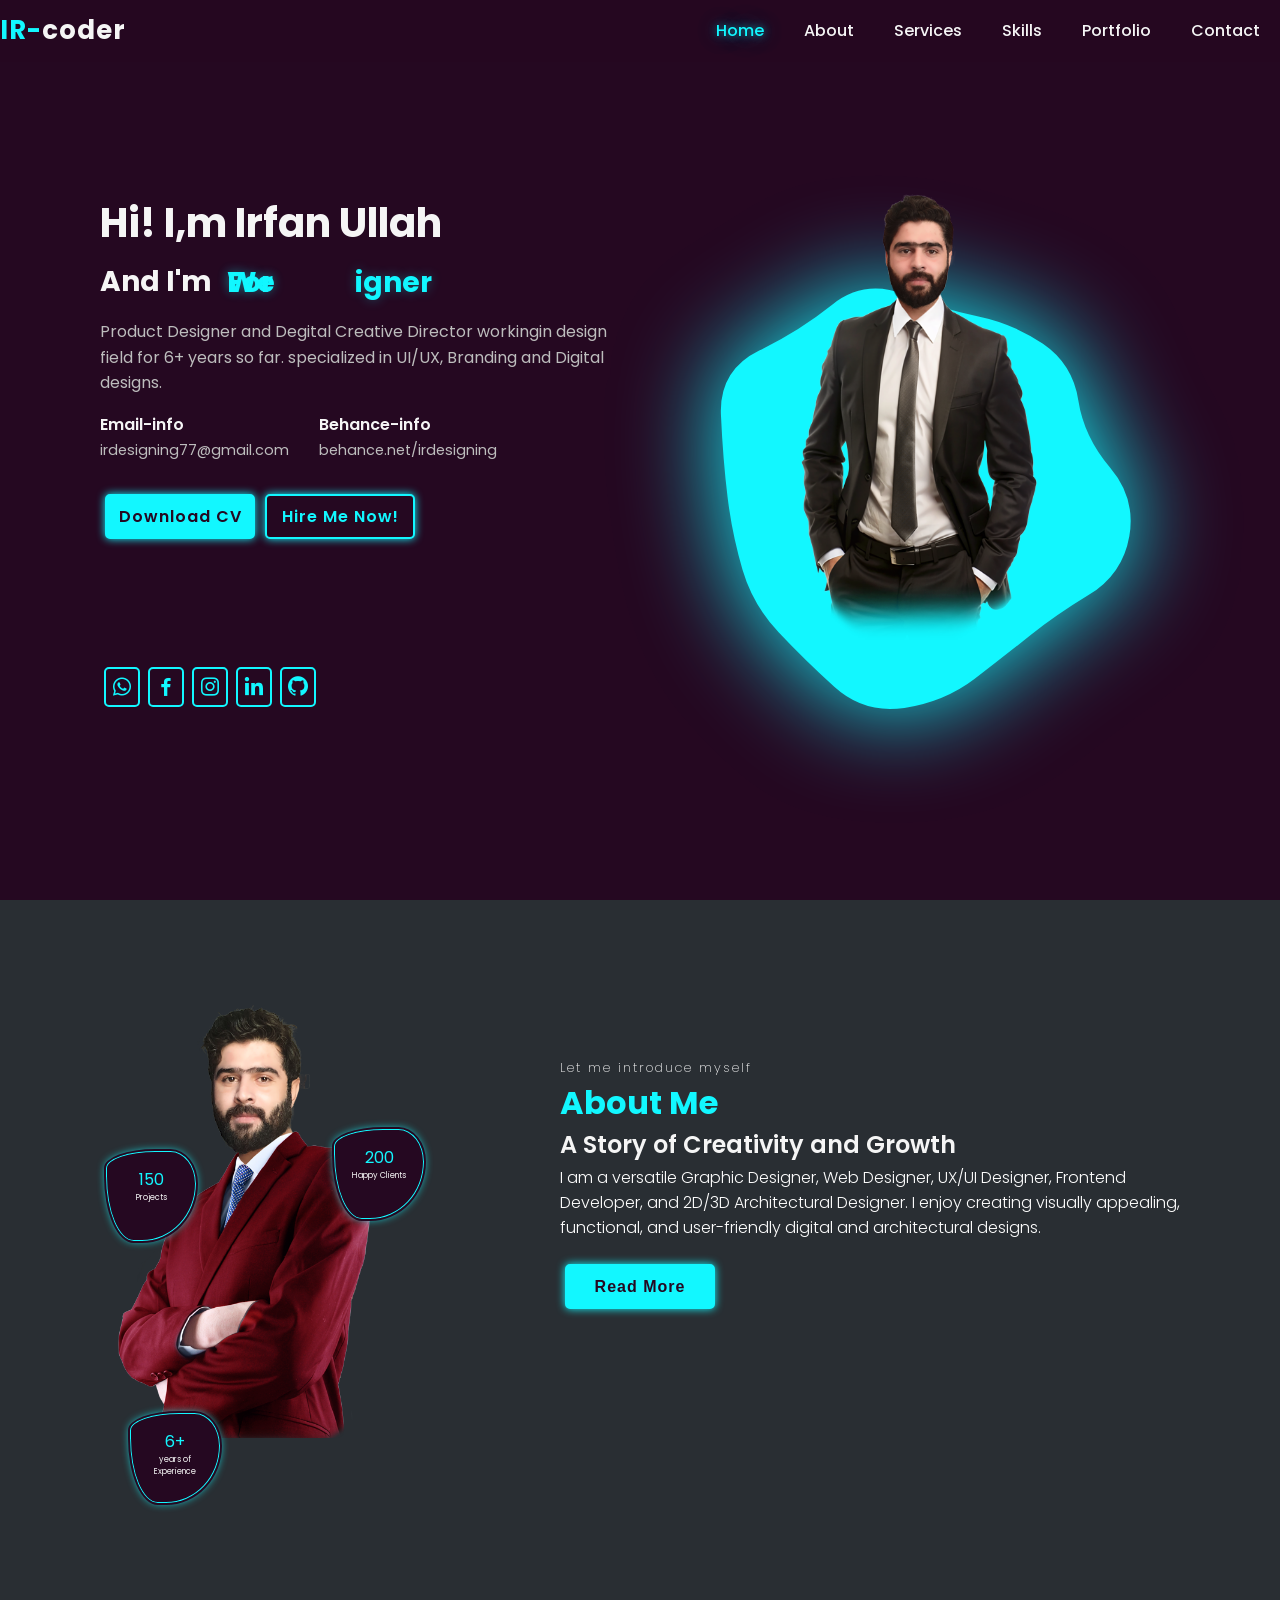
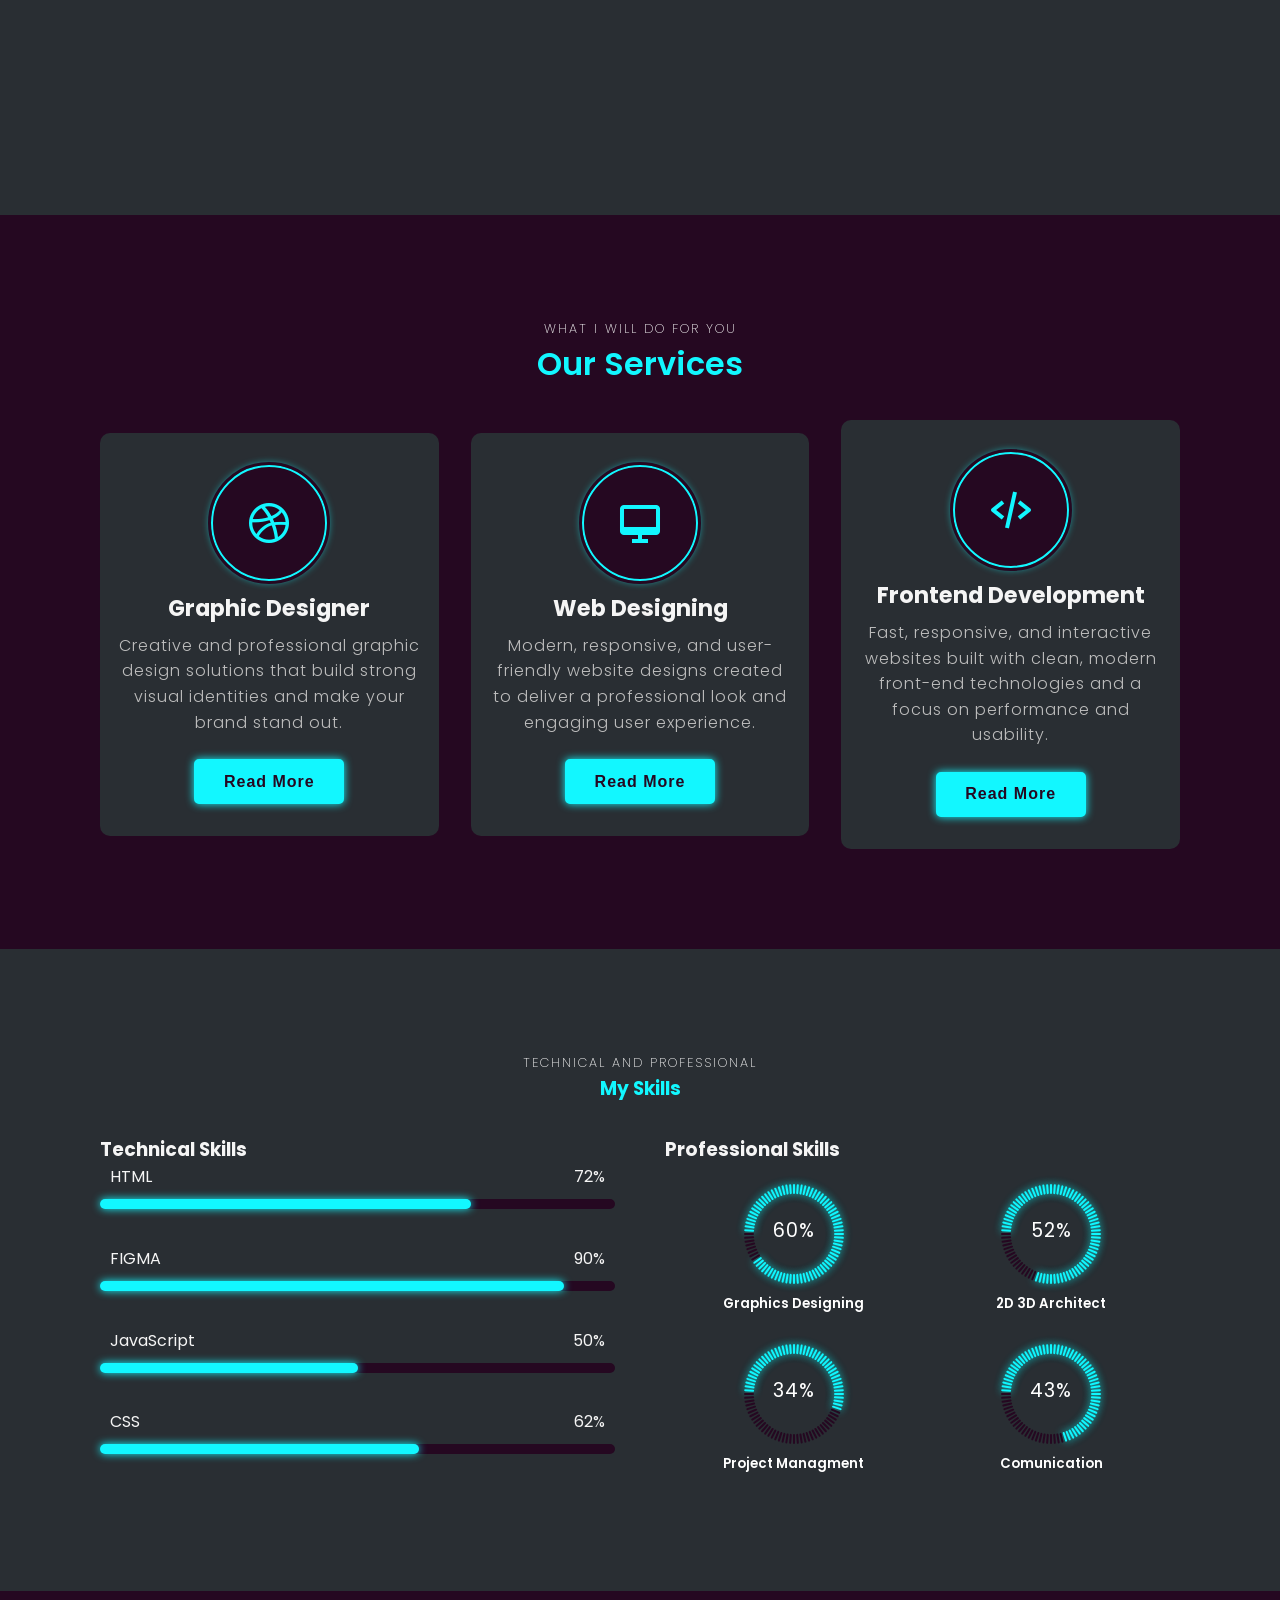
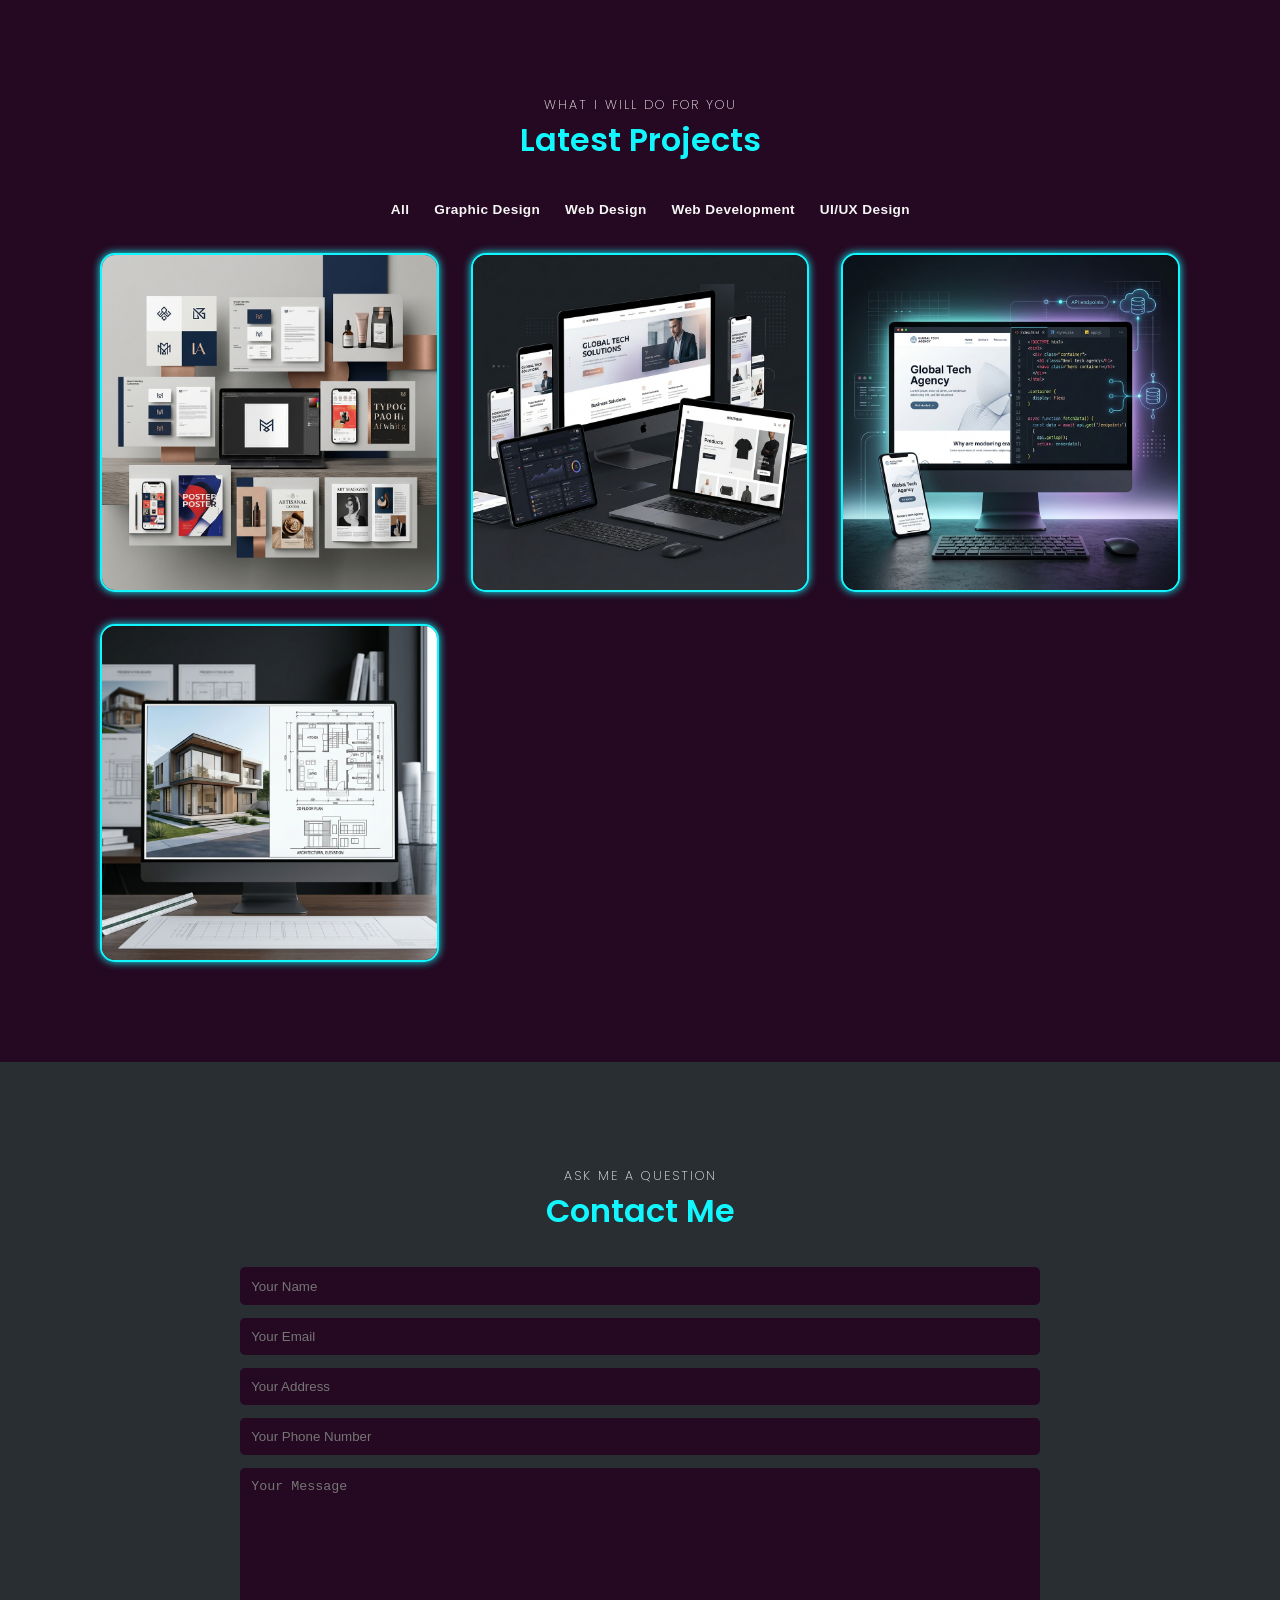
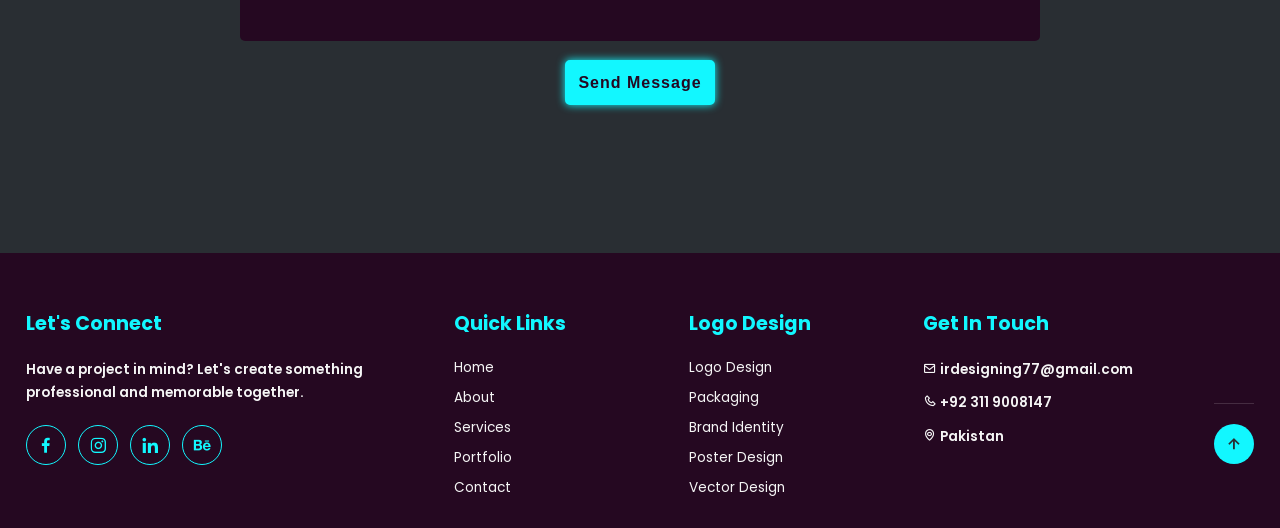
==== commit 2b528f5e: "title change" ====
--- a/index.html
+++ b/index.html
@@ -4,7 +4,7 @@
 <head>
     <meta charset="UTF-8">
     <meta name="viewport" content="width=device-width, initial-scale=1.0">
-    <title>IR-Desgner/Developer</title>
+    <title>IR-Designer/Developer</title>
     <link rel="stylesheet" href="style.css">
     <link href='https://unpkg.com/boxicons@2.1.4/css/boxicons.min.css' rel='stylesheet'>
 </head>
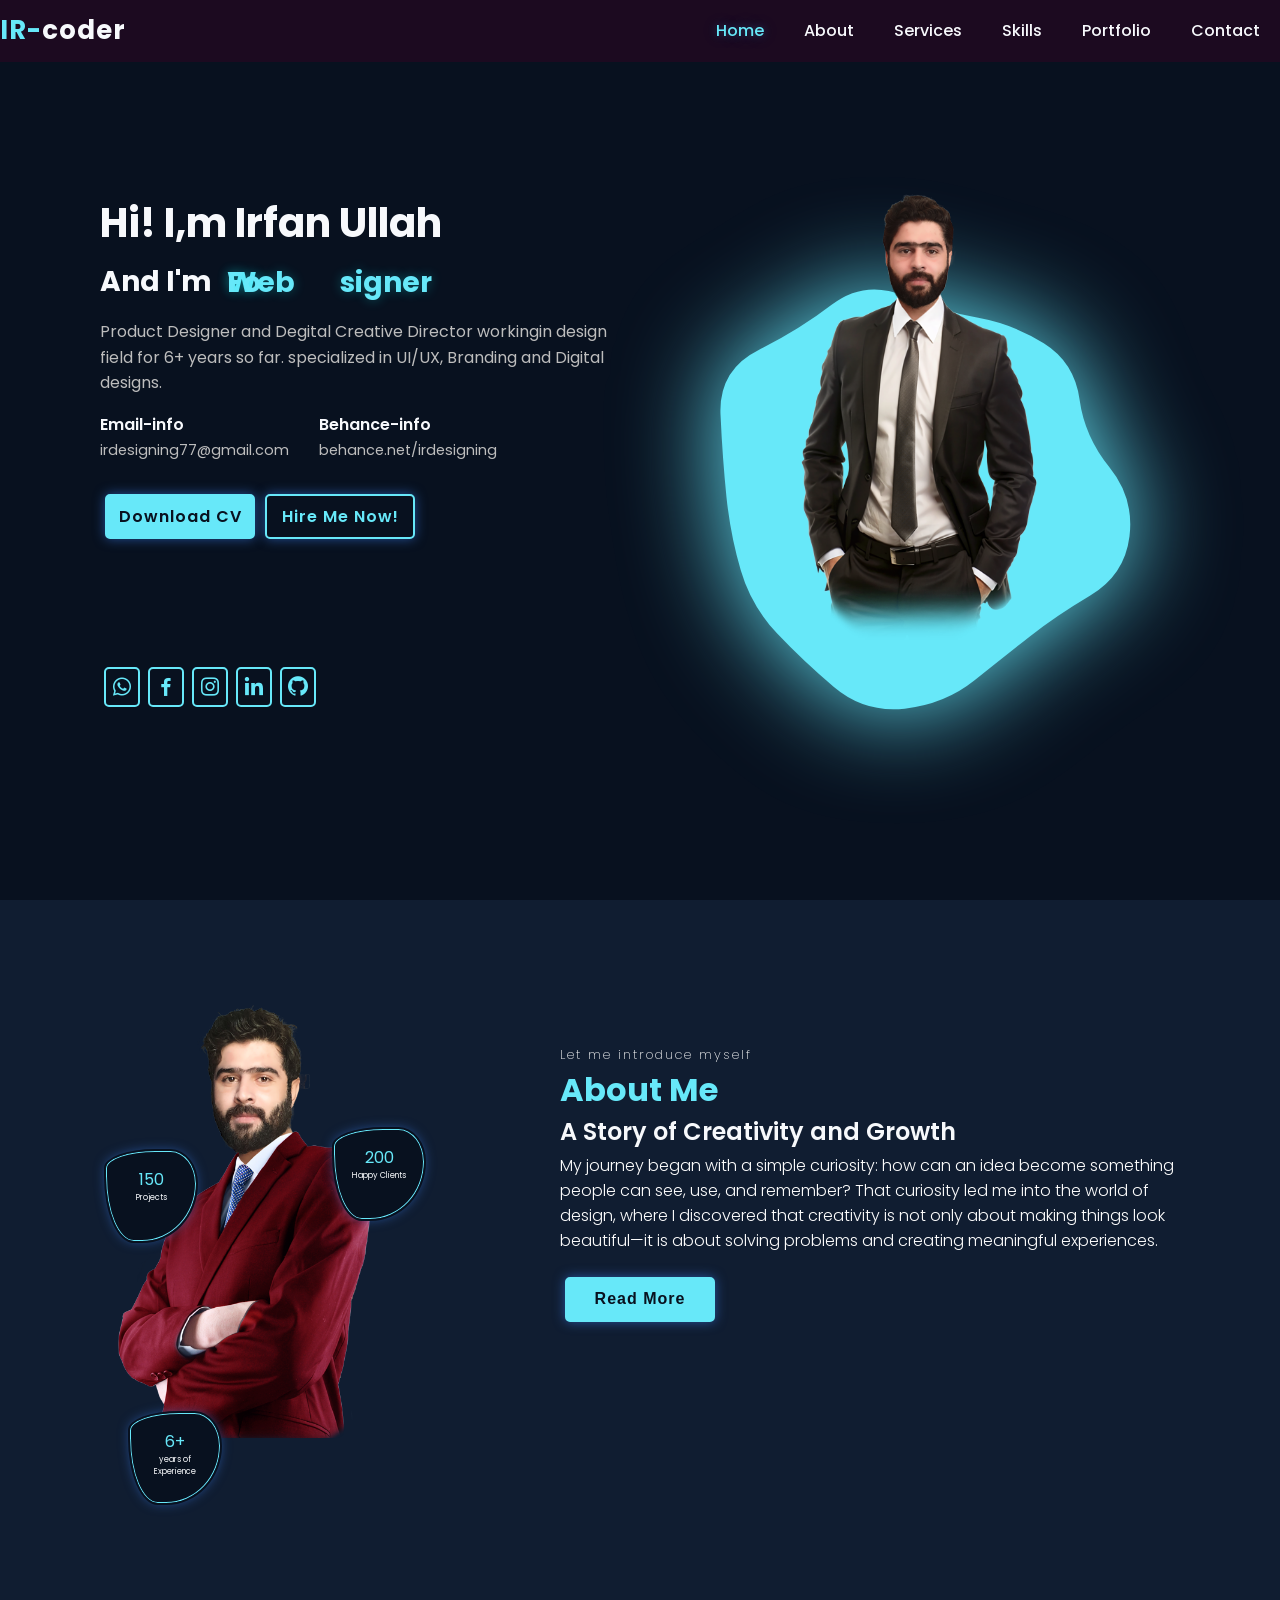
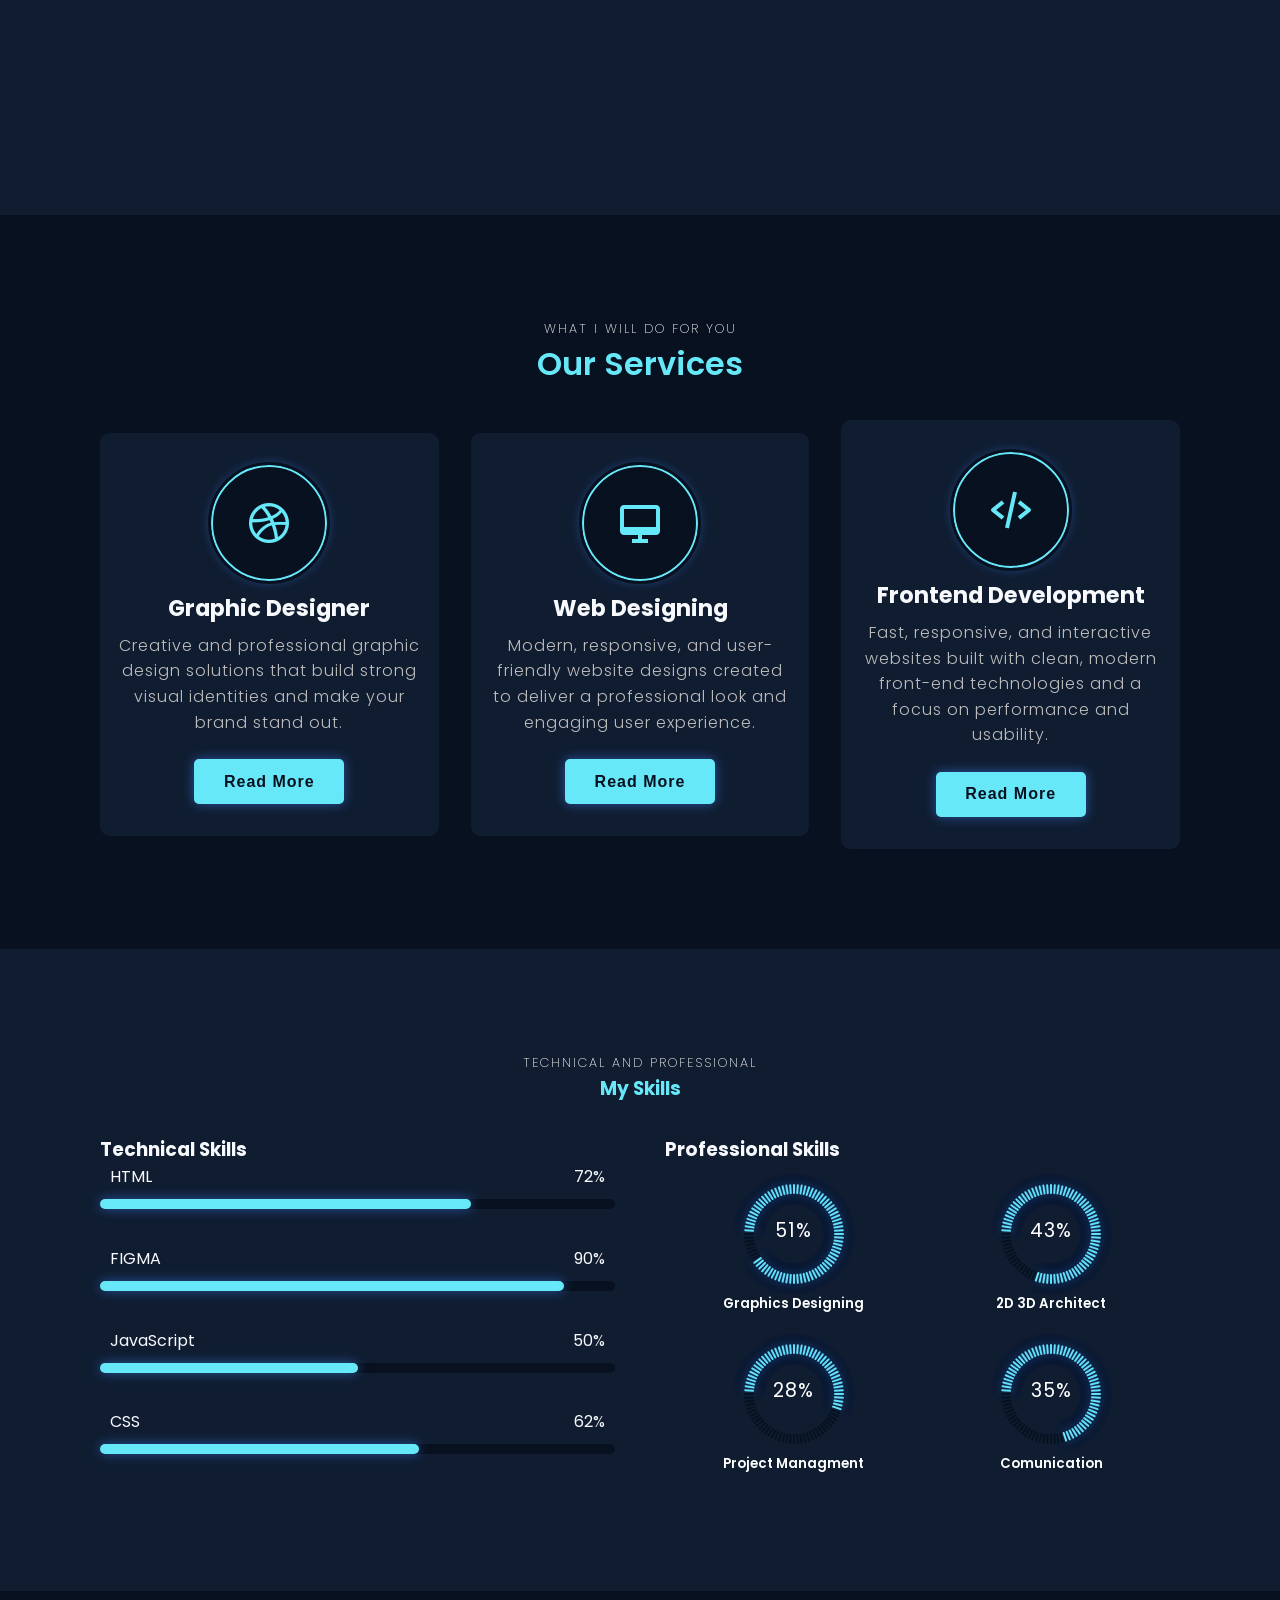
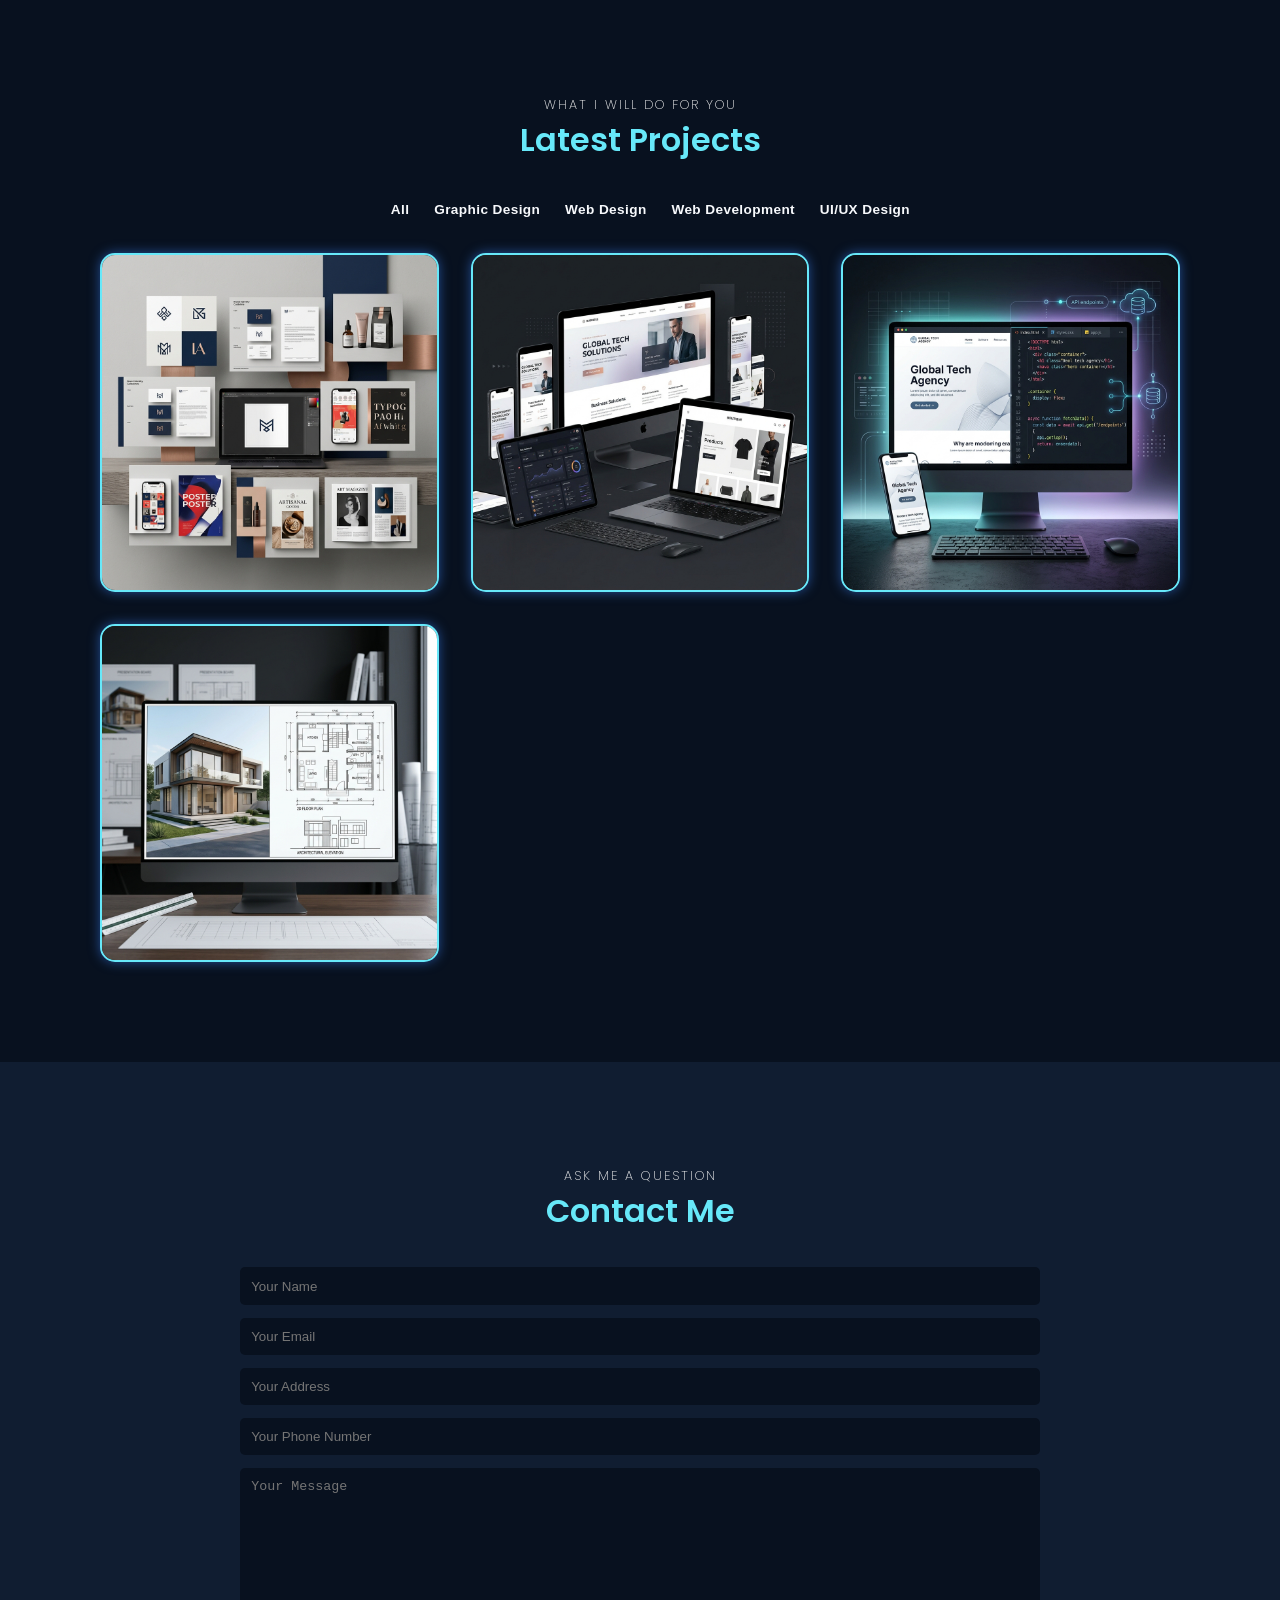
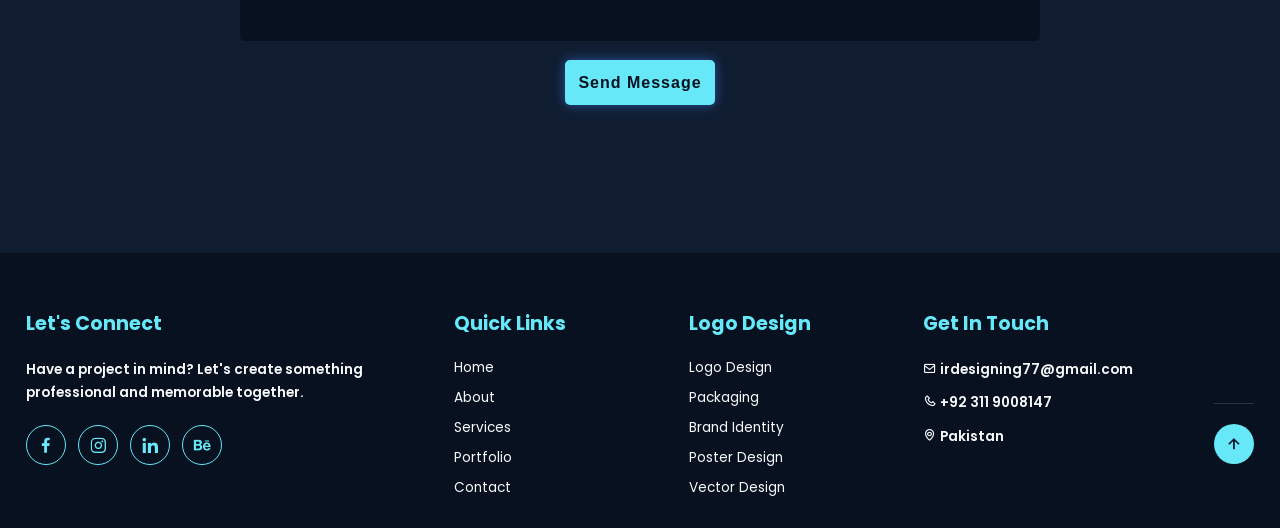
==== commit d5bf253c: "description changes" ====
--- a/index.html
+++ b/index.html
@@ -78,7 +78,7 @@
             <div class="liquid-shape">
                 <svg viewBox="0 0 500 500" xmlns="http://www.w3.org/2000/svg" xmlns:xlink="http://www.w3.org/1999/xlink"
                     width="100%" id="blobSvg">
-                    <path fill="#12f7ff">
+                    <path fill="#67e8f9">
                         <animate attributeName="d" dur="20000ms" repeatCount="indefinite" values="
                     M452.5,293.5Q475,337,432,356.5Q389,376,359,392.5Q329,409,300.5,450Q272,491,233,468.5Q194,446,154,438.5Q114,431,83,401.5Q52,372,42,331.5Q32,291,38,251Q44,211,41.5,165.5Q39,120,77.5,96.5Q116,73,154,59Q192,45,228,72.5Q264,100,298,93Q332,86,377.5,89Q423,92,419,139Q415,186,422.5,218Q430,250,452.5,293.5Z;
 
@@ -97,7 +97,7 @@
             <div class="liquid-shape">
                 <svg viewBox="0 0 500 500" xmlns="http://www.w3.org/2000/svg" xmlns:xlink="http://www.w3.org/1999/xlink"
                     width="100%" id="blobSvg">
-                    <path fill="#12f7ff">
+                    <path fill="#67e8f9">
                         <animate attributeName="d" dur="20000ms" repeatCount="indefinite" values="
                     M452.5,293.5Q475,337,432,356.5Q389,376,359,392.5Q329,409,300.5,450Q272,491,233,468.5Q194,446,154,438.5Q114,431,83,401.5Q52,372,42,331.5Q32,291,38,251Q44,211,41.5,165.5Q39,120,77.5,96.5Q116,73,154,59Q192,45,228,72.5Q264,100,298,93Q332,86,377.5,89Q423,92,419,139Q415,186,422.5,218Q430,250,452.5,293.5Z;
 
@@ -139,19 +139,26 @@
             <h3>A Story of Creativity and Growth</h3>
 
             <p>
-                I am a versatile Graphic Designer, Web Designer, UX/UI Designer, Frontend
-                Developer, and 2D/3D Architectural Designer. I enjoy creating visually
-                appealing, functional, and user-friendly digital and architectural designs.
+                My journey began with a simple curiosity: how can an idea become something people can see, use, and
+                remember? That curiosity led me into the world of design, where I discovered that creativity is not only
+                about making things look beautiful—it is about solving problems and creating meaningful experiences.
             </p>
 
             <div class="about-more">
                 <p>
-                    My work combines creativity, technical skills, and attention to detail.
-                    I create professional graphic designs, modern responsive websites,
-                    user-friendly interfaces, and interactive front-end experiences. I also
-                    develop 2D floor plans and 3D architectural visualizations that help
-                    bring spaces and ideas to life. My goal is to deliver designs that are
-                    attractive, practical, and meaningful for every client.
+                    Over time, I developed my skills across graphic design, web design, UX/UI design, frontend
+                    development, and 2D/3D architectural design. Each field has given me a different way to bring ideas
+                    to life. Through graphic design, I create visual identities that communicate clearly. Through web
+                    and UI design, I build modern, responsive, and user-friendly digital experiences. Through frontend
+                    development, I turn designs into interactive websites that work smoothly on every screen.
+
+                    My passion for design also extends into architecture. I create detailed 2D floor plans and realistic
+                    3D visualizations that help clients imagine spaces before they are built. Whether I am designing a
+                    brand, a website, an interface, or an architectural concept, I focus on creativity, functionality,
+                    and attention to detail.
+
+                    For me, every project is an opportunity to learn, grow, and create something valuable. My goal is to
+                    deliver work that is not only attractive, but practical, purposeful, and memorable for every client.
                 </p>
             </div>
 
--- a/style.css
+++ b/style.css
@@ -10,22 +10,32 @@
 }
 
 :root {
-    --text-color: #f5f5f5;
-    --hover-color: #12f7ff;
-    --bg-color: #250821;
-    --secon-bg-color: #292e33;
-    --big-font: 2.5rem;
-    --normal-font: 2rem;
-    --neon-box-shadow: 0 0 .5rem #12f7ff;
-    --h2-font: 3rem;
-    --font-neon-text-shadow: 0 0 10px rgba(18, 247, 255, 0.3),
-        0 0 10px rgba(18, 247, 255, 0.3),
-        0 0 20px rgba(18, 247, 255, 0.3),
-        0 0 30px rgba(18, 247, 255, 0.3),
-        0 0 40px rgba(18, 247, 255, 0.3),
-        0 0 70px rgba(18, 247, 255, 0.3),
-        0 0 100px rgba(18, 247, 255, 0.3),
-        0 0 150px rgba(18, 247, 255, 0.3);
+  /* Backgrounds */
+  --bg-color: #08111f;          /* Midnight navy */
+  --secon-bg-color: #101d31;    /* Elevated section background */
+  --card-color: #16253d;
+
+  /* Text */
+  --text-color: #f7f9fc;        /* Soft white */
+  --muted-text-color: #aab7ca;
+
+  /* Accent colors */
+  --primary-color: #3b82f6;     /* Professional blue */
+  --hover-color: #67e8f9;       /* Ice cyan */
+  --secondary-color: #8b5cf6;   /* Refined violet */
+
+  /* Fonts */
+  --big-font: 2.5rem;
+  --normal-font: 2rem;
+  --h2-font: 3rem;
+
+  /* Effects */
+  --neon-box-shadow: 0 0 0.7rem rgba(59, 130, 246, 0.55);
+
+  --font-neon-text-shadow:
+    0 0 8px rgba(103, 232, 249, 0.25),
+    0 0 18px rgba(59, 130, 246, 0.22),
+    0 0 35px rgba(139, 92, 246, 0.12);
 }
 
 ::-webkit-scrollbar {
@@ -573,6 +583,29 @@
   cursor: pointer;
 }
 
+/* Smooth Read More animation */
+.about-more,
+.more-description {
+    display: grid;
+    grid-template-rows: 0fr;
+    opacity: 0;
+    overflow: hidden;
+    transition: grid-template-rows 0.5s ease, opacity 0.4s ease;
+}
+
+.about-more p,
+.more-description p {
+    overflow: hidden;
+    margin: 0;
+}
+
+.about-more.show-more,
+.more-description.show-more {
+    grid-template-rows: 1fr;
+    opacity: 1;
+    margin-top: 15px;
+}
+
 
 /* SKills left CSS------------------------------------------------------> */
 
@@ -765,7 +798,7 @@
     width: 100%;
     height: 100%;
     opacity: 0;
-    background: linear-gradient(rgba(0, 0, 0, .2), #12f7ff);
+    background: linear-gradient(rgba(0, 0, 0, .2), var(--hover-color));
     display: flex;
     align-items: center;
     justify-content: center;
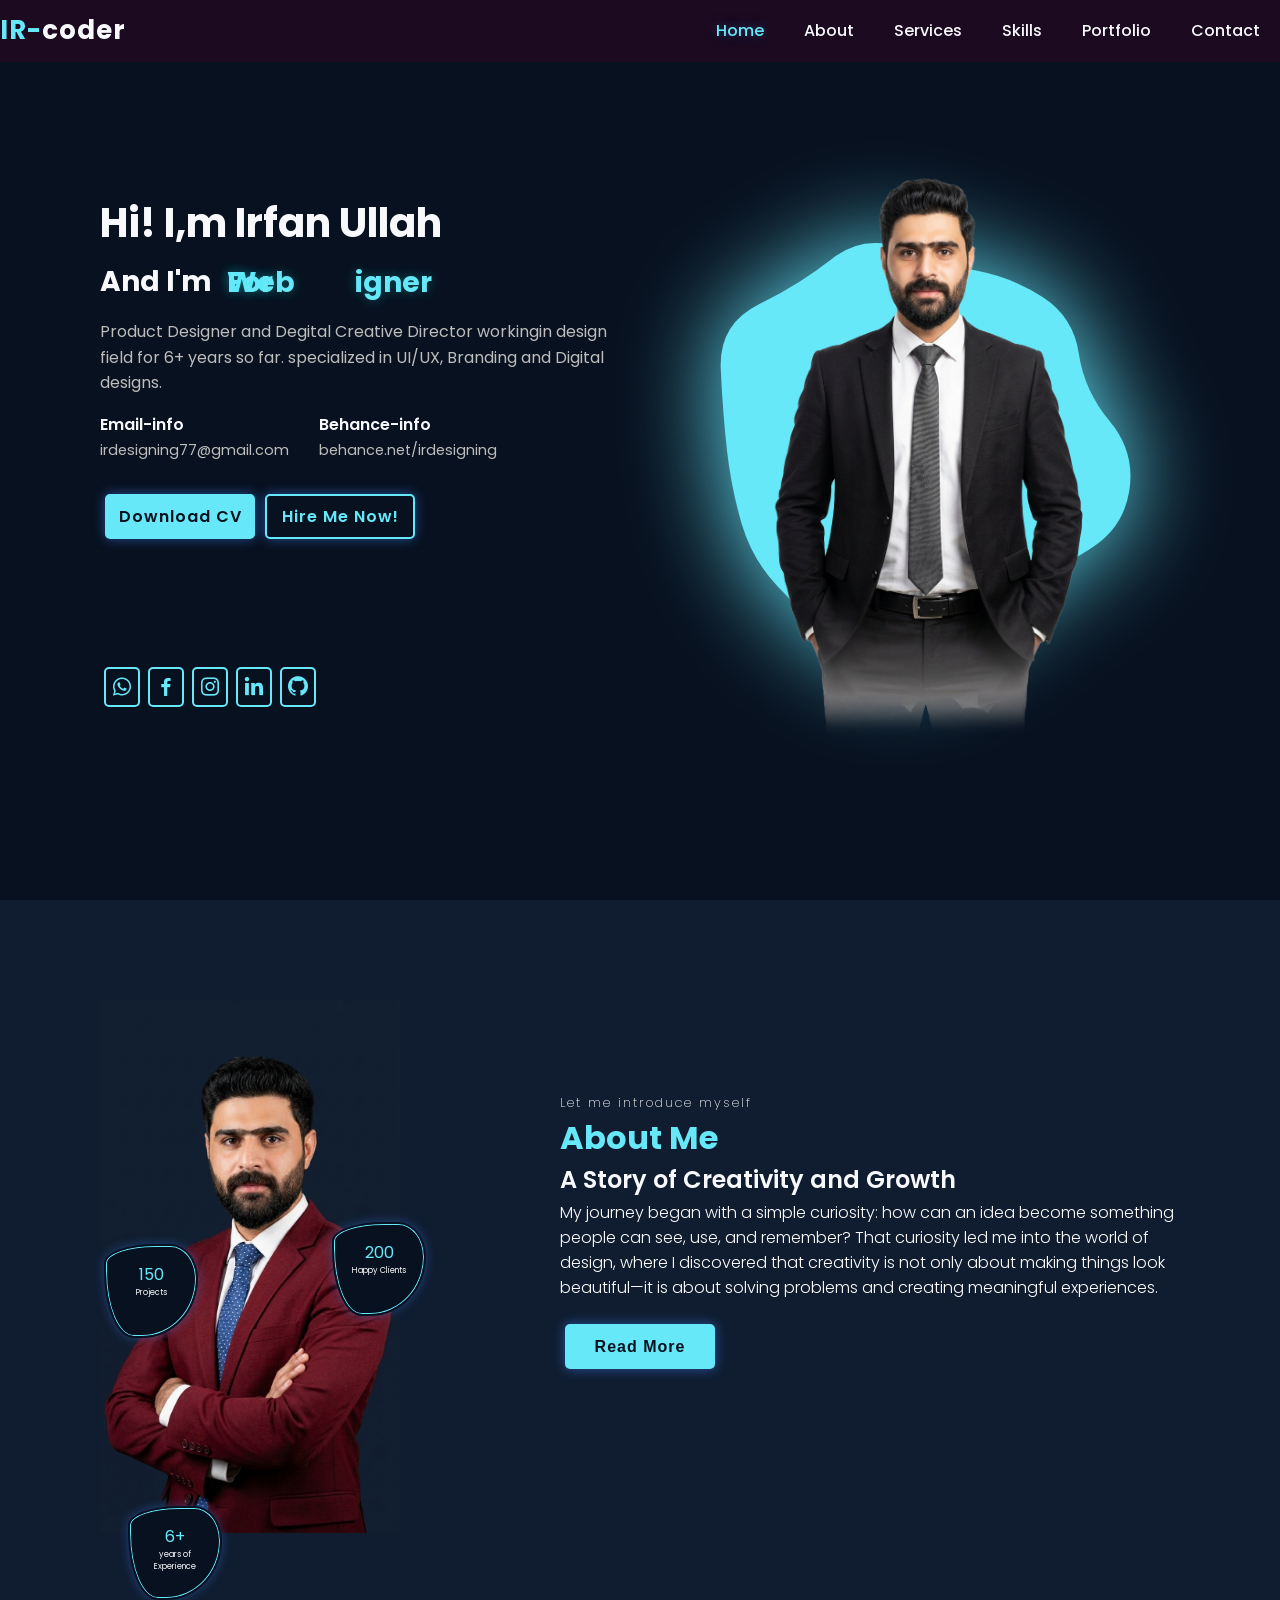
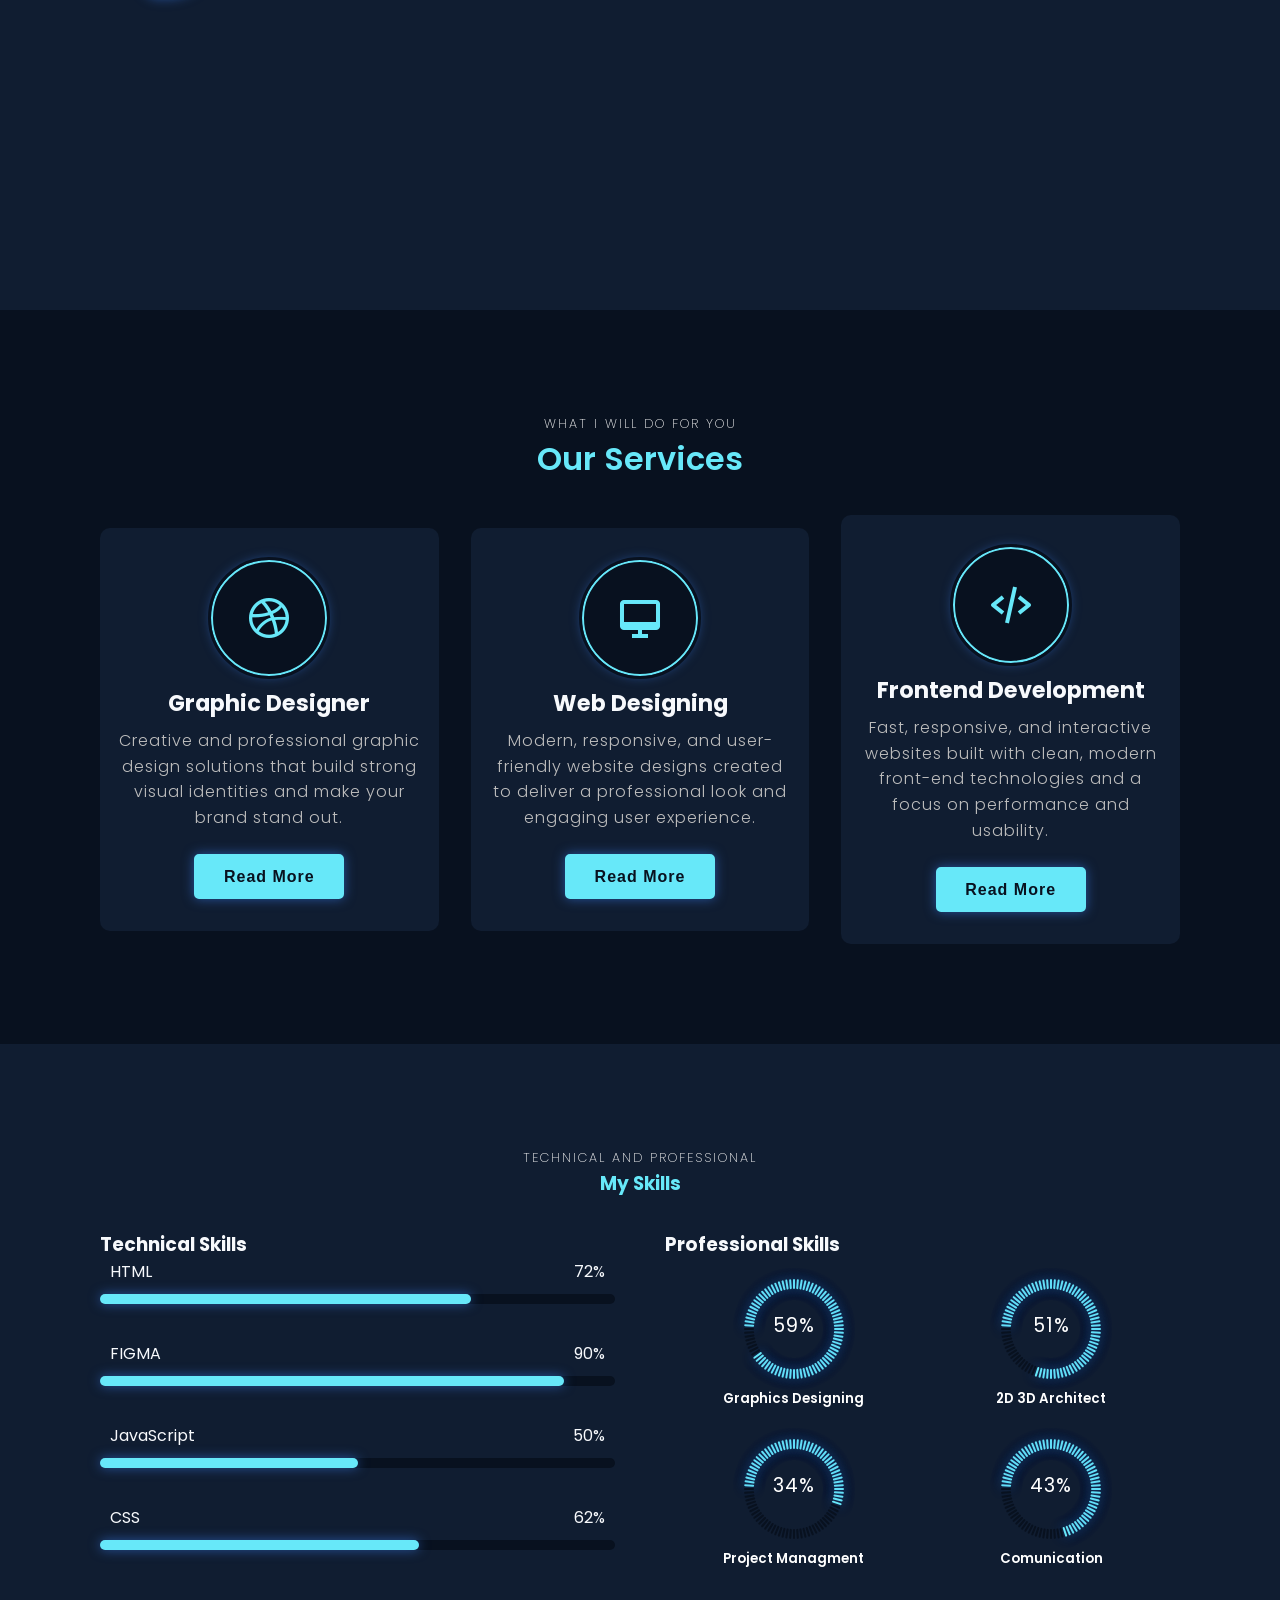
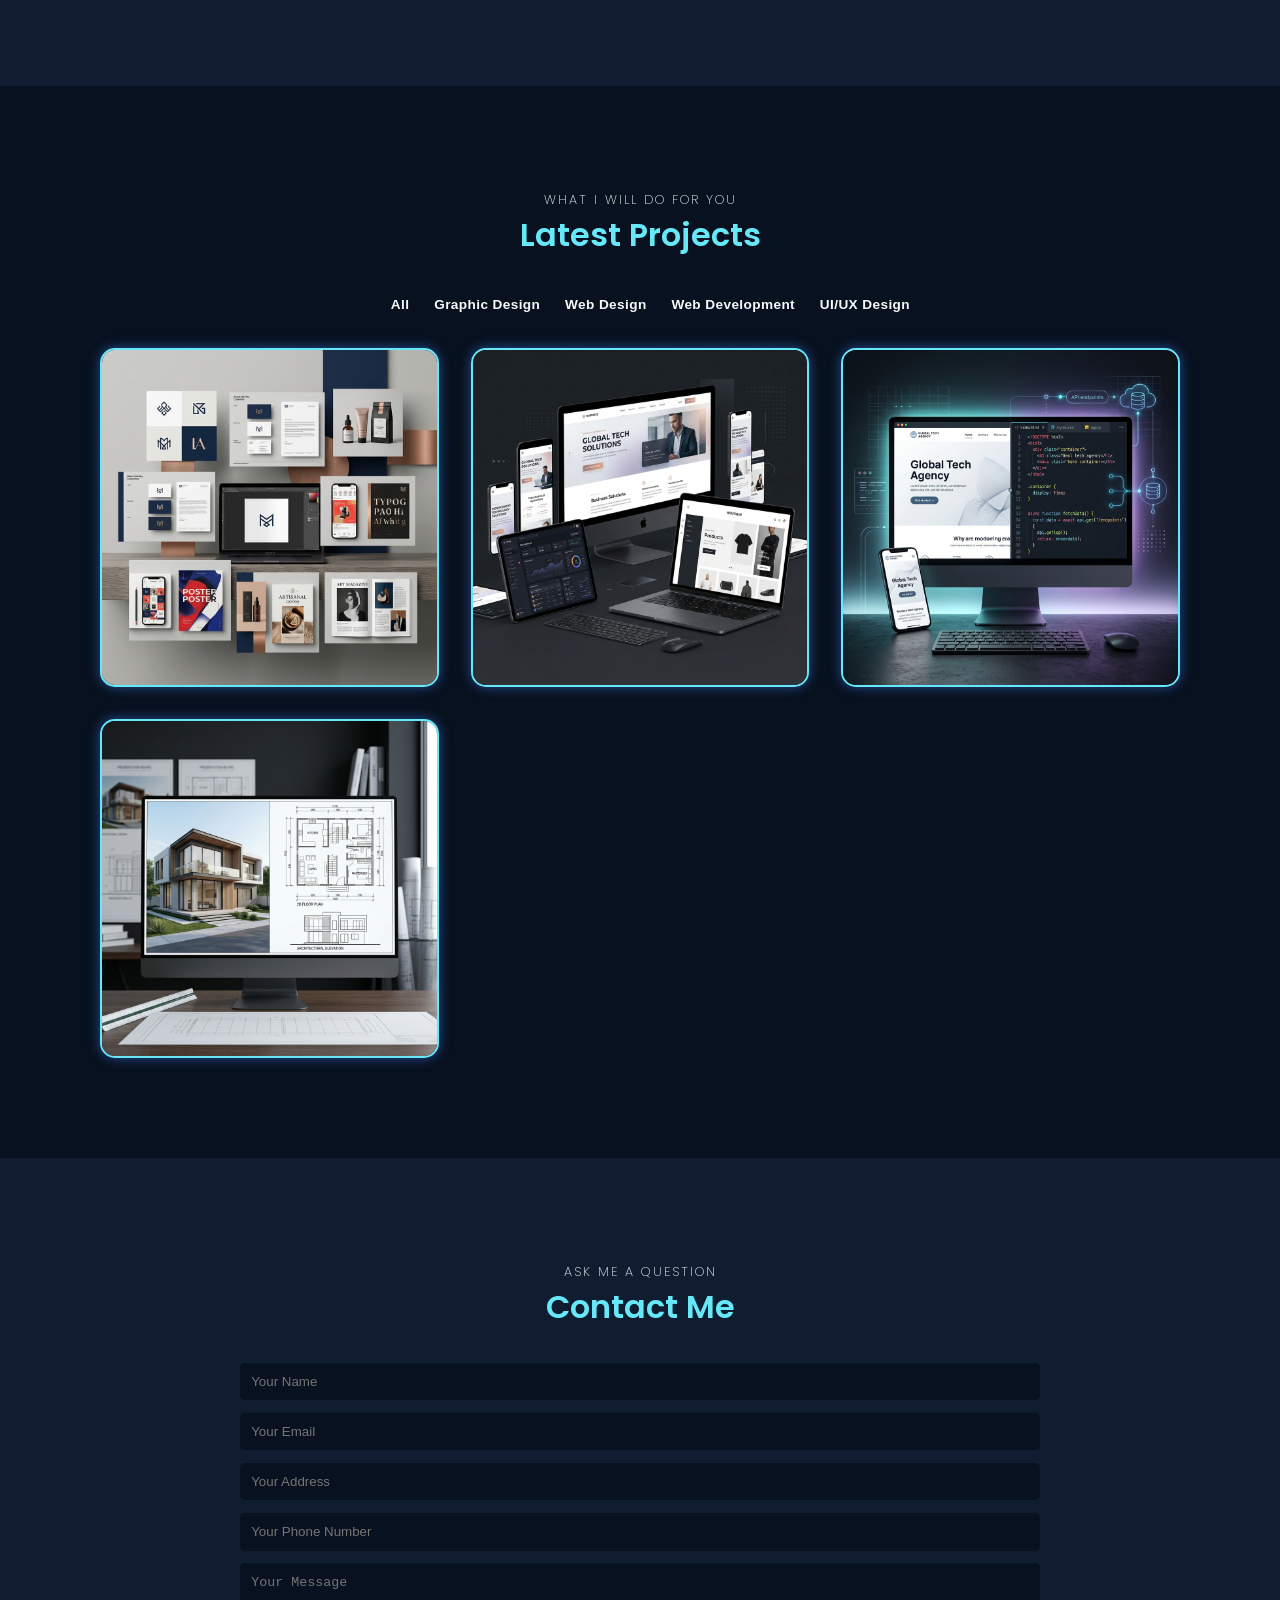
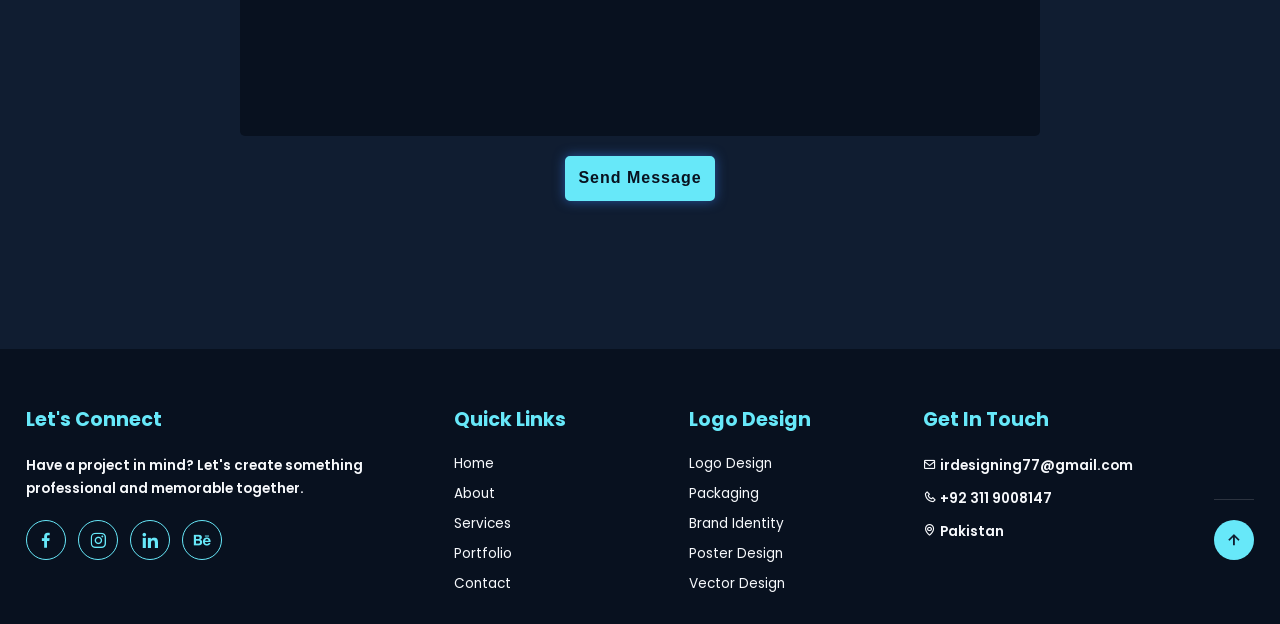
==== commit f5e3192b: "changes images" ====
--- a/index.html
+++ b/index.html
@@ -72,7 +72,7 @@
         <div class="home-image">
             <div class="img-box">
 
-                <img src="Images/home-img.png" alt="">
+                <img src="Images/home-img-2.png" alt="">
 
             </div>
             <div class="liquid-shape">
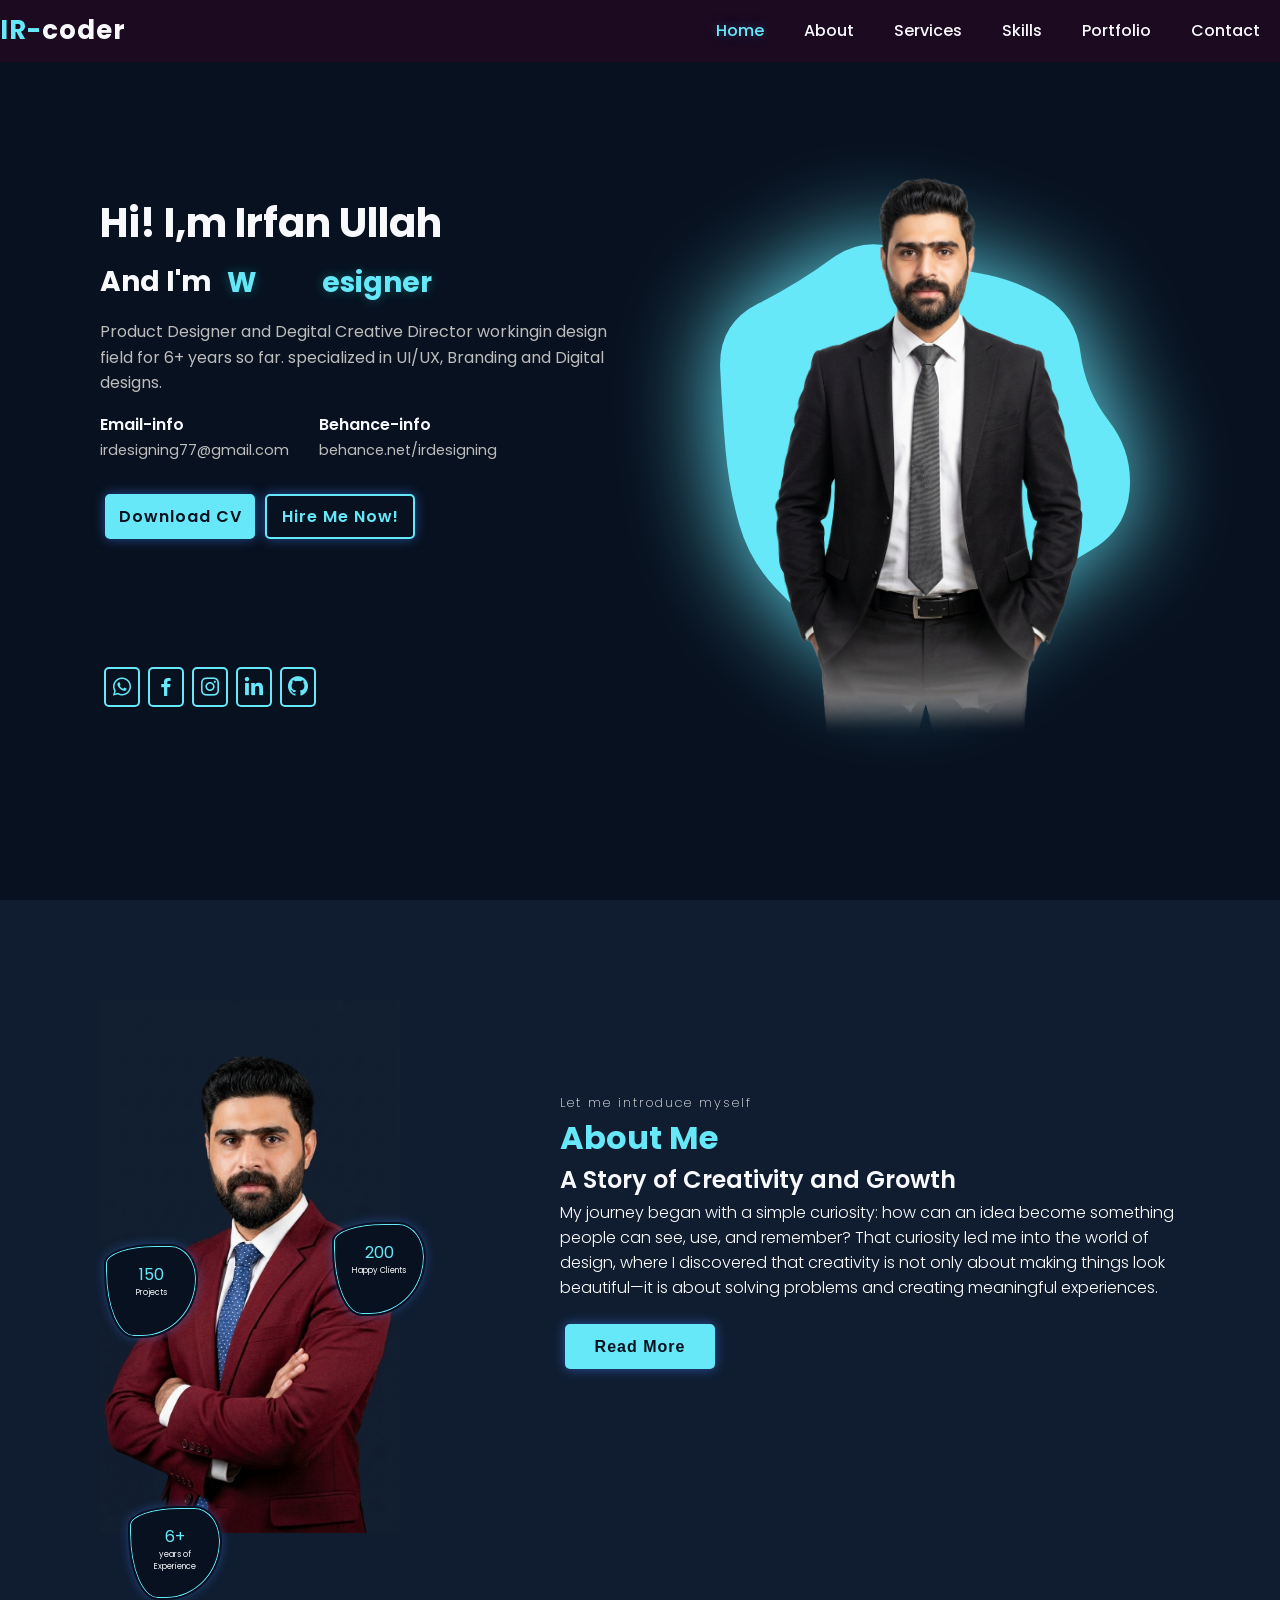
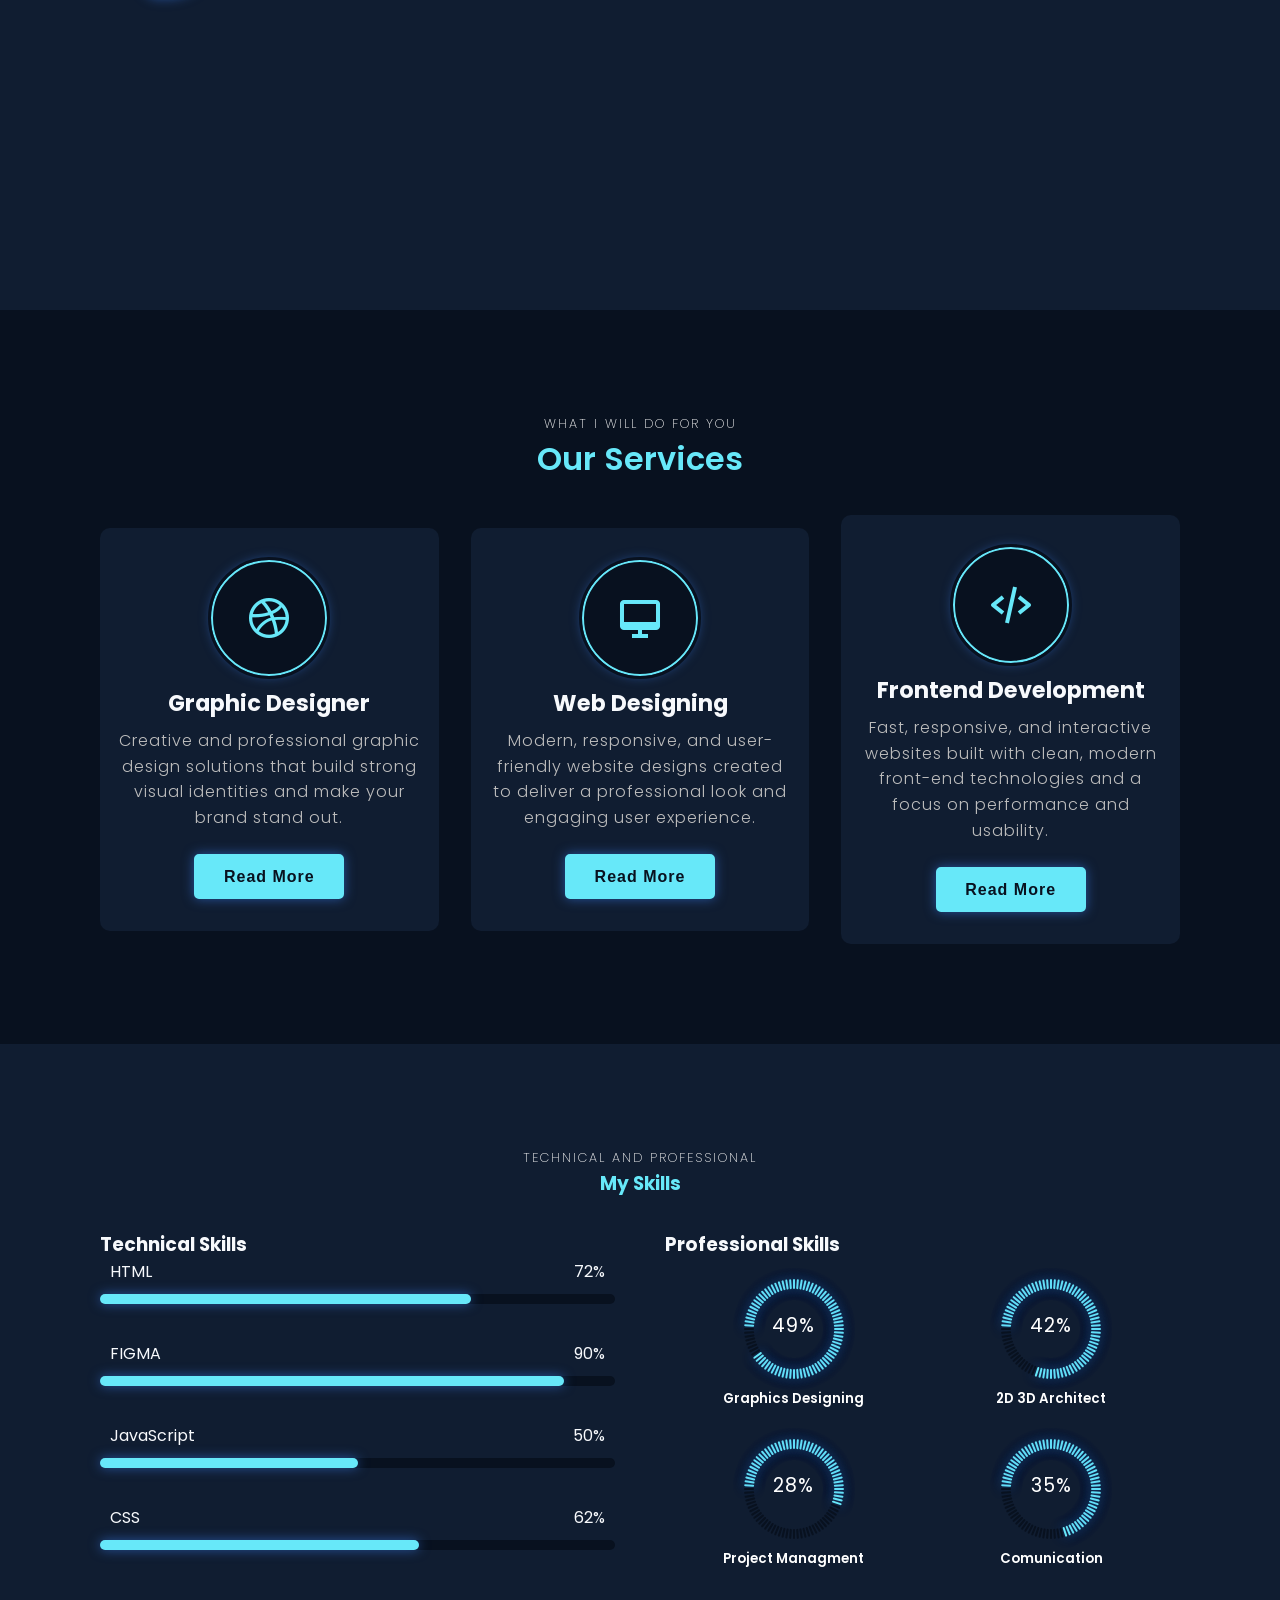
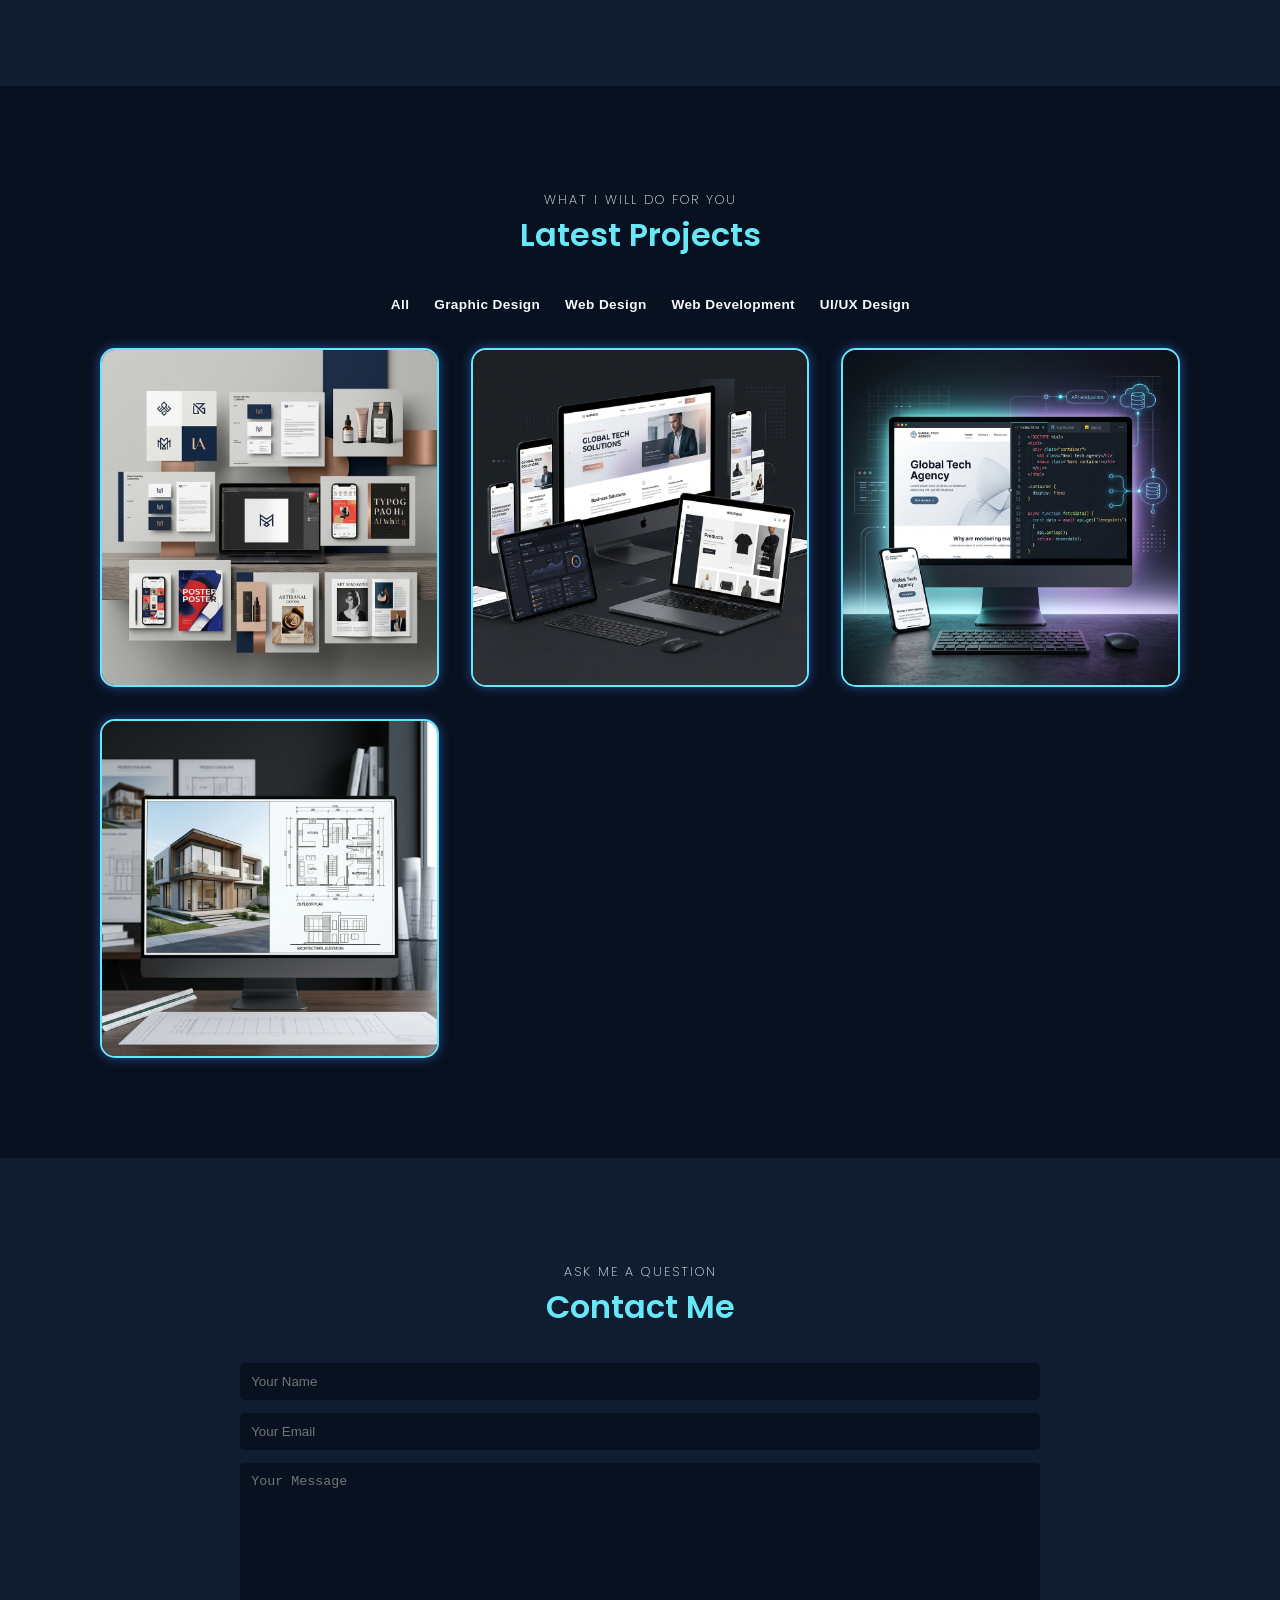
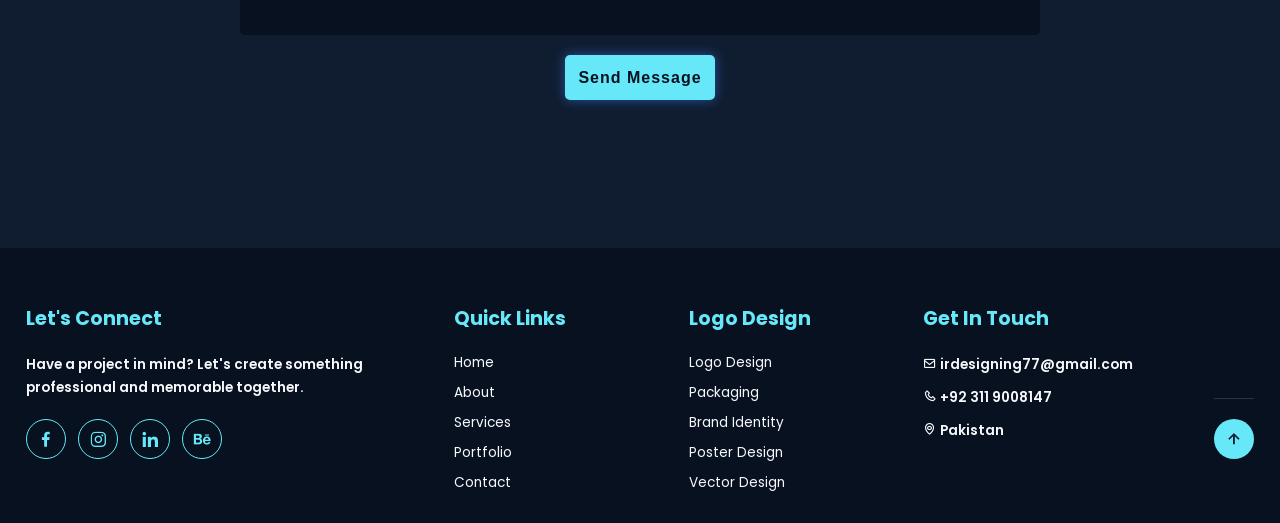
==== commit 0c998abf: "changes in cotact form" ====
--- a/index.html
+++ b/index.html
@@ -570,9 +570,9 @@
 
             <input type="email" name="email" placeholder="Your Email" required>
 
-            <input type="text" name="address" placeholder="Your Address">
-
-            <input type="tel" name="phone" placeholder="Your Phone Number">
+            <!-- <input type="text" name="address" placeholder="Your Address"> -->
+
+            <!-- <input type="tel" name="phone" placeholder="Your Phone Number"> -->
 
             <textarea name="message" cols="30" rows="10" placeholder="Your Message" required></textarea>
 
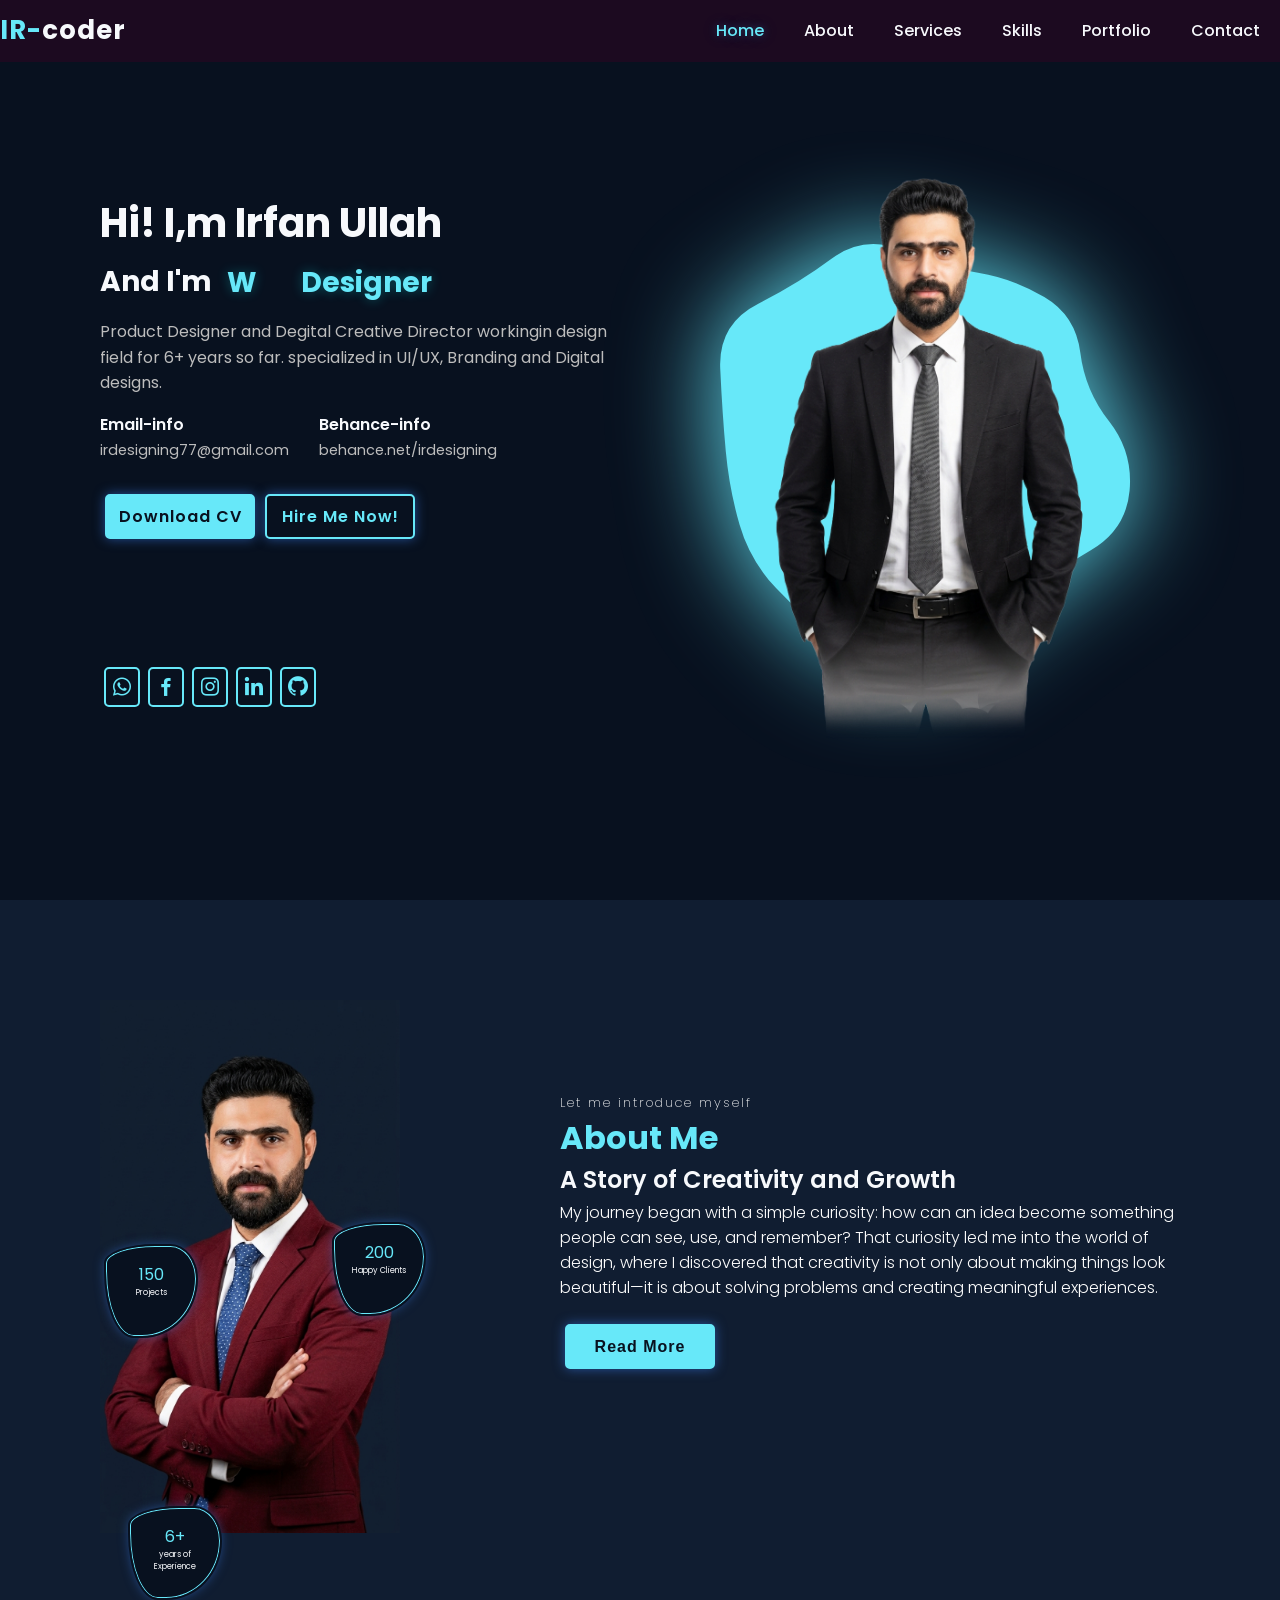
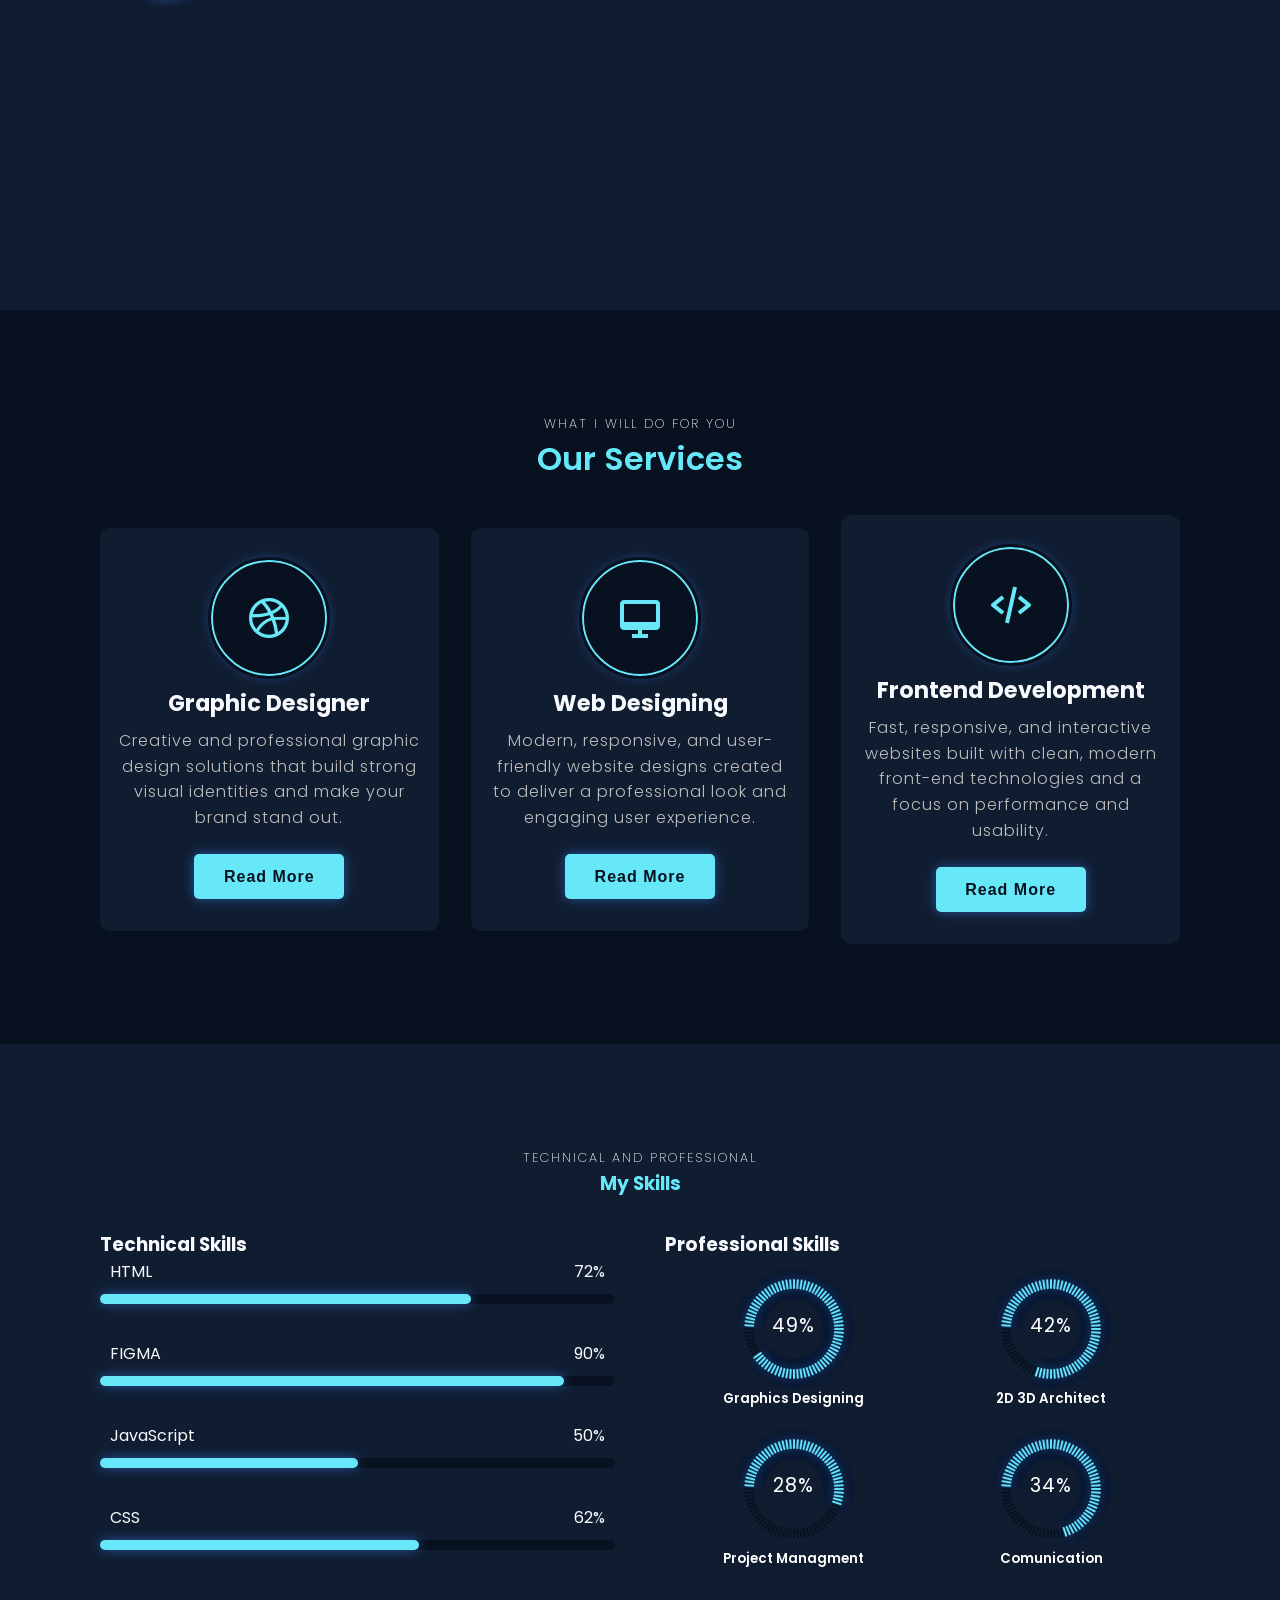
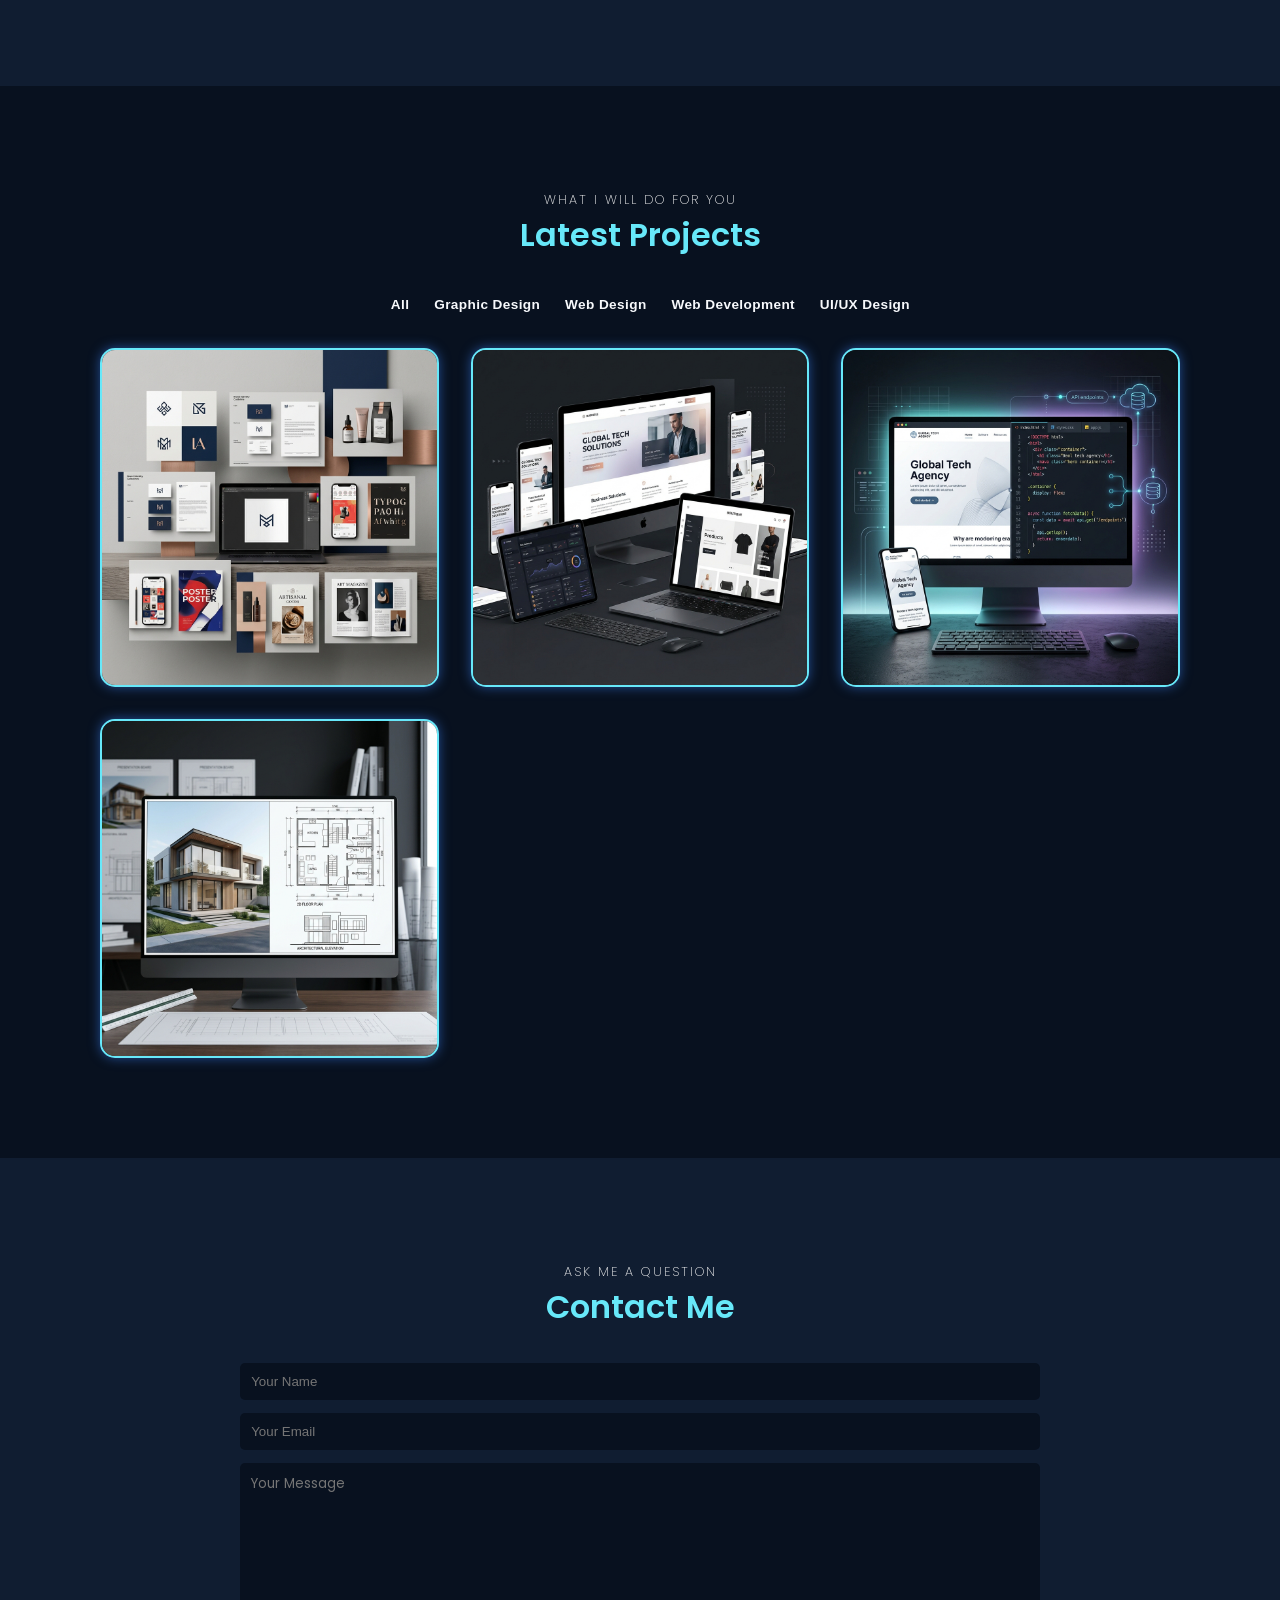
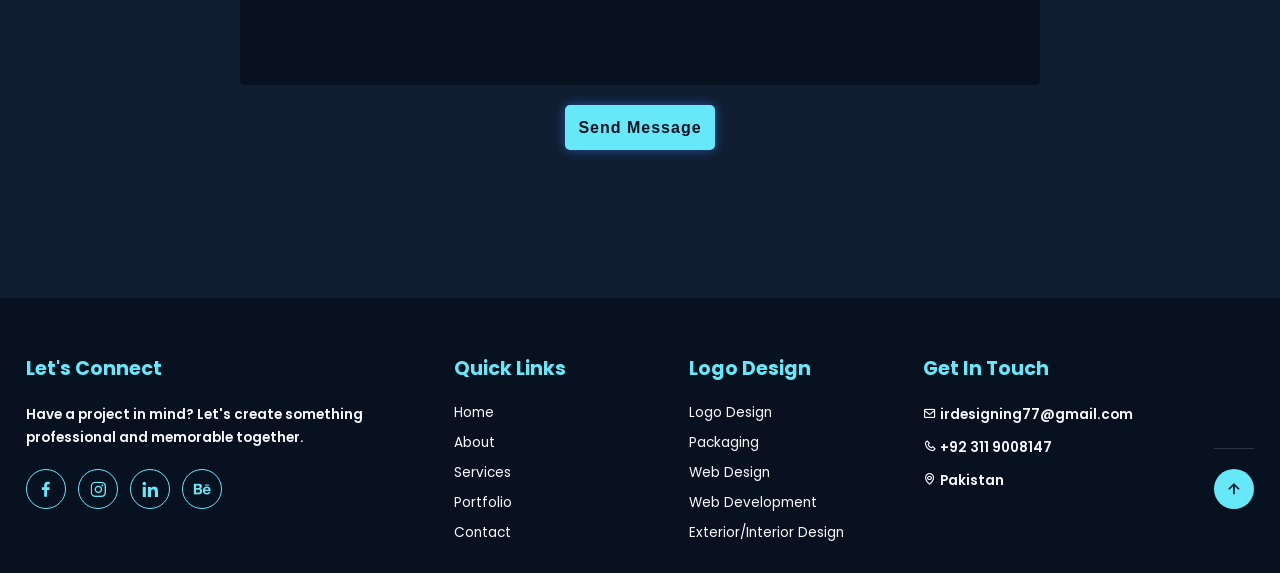
==== commit 45cf664b: "Footer Changes" ====
--- a/index.html
+++ b/index.html
@@ -643,9 +643,9 @@
 
                 <a href="Logos.html">Logo Design</a>
                 <a href="packaging.html">Packaging</a>
-                <a href="brand1.html">Brand Identity</a>
-                <a href="poster1.html">Poster Design</a>
-                <a href="vector1.html">Vector Design</a>
+                <a href="Web-design.html">Web Design</a>
+                <a href="web-development.html">Web Development</a>
+                <a href="autoCAD.html">Exterior/Interior Design</a>
             </div>
 
 
--- a/style.css
+++ b/style.css
@@ -865,6 +865,7 @@
 
 .contact form textarea {
     resize: none;
+    font-family: "Poppins", sans-serif;
 }
 
 .formBtn {
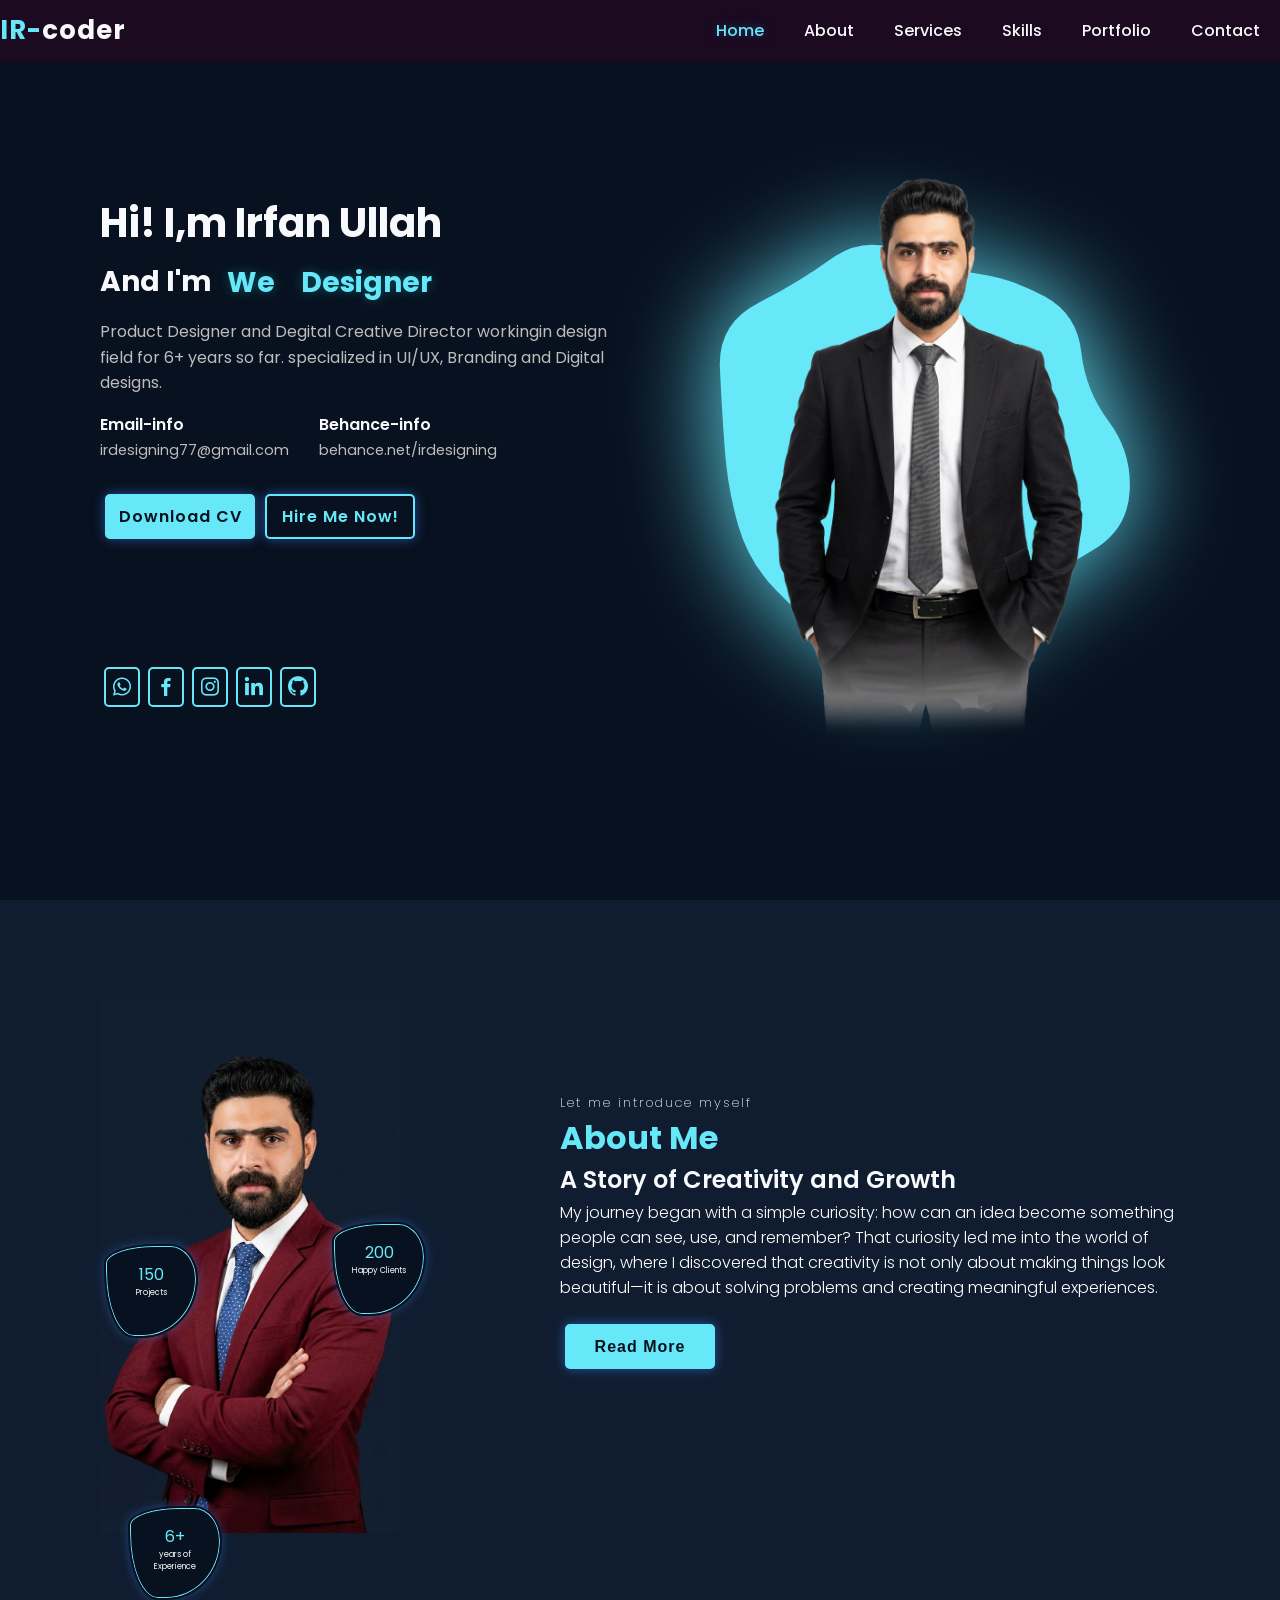
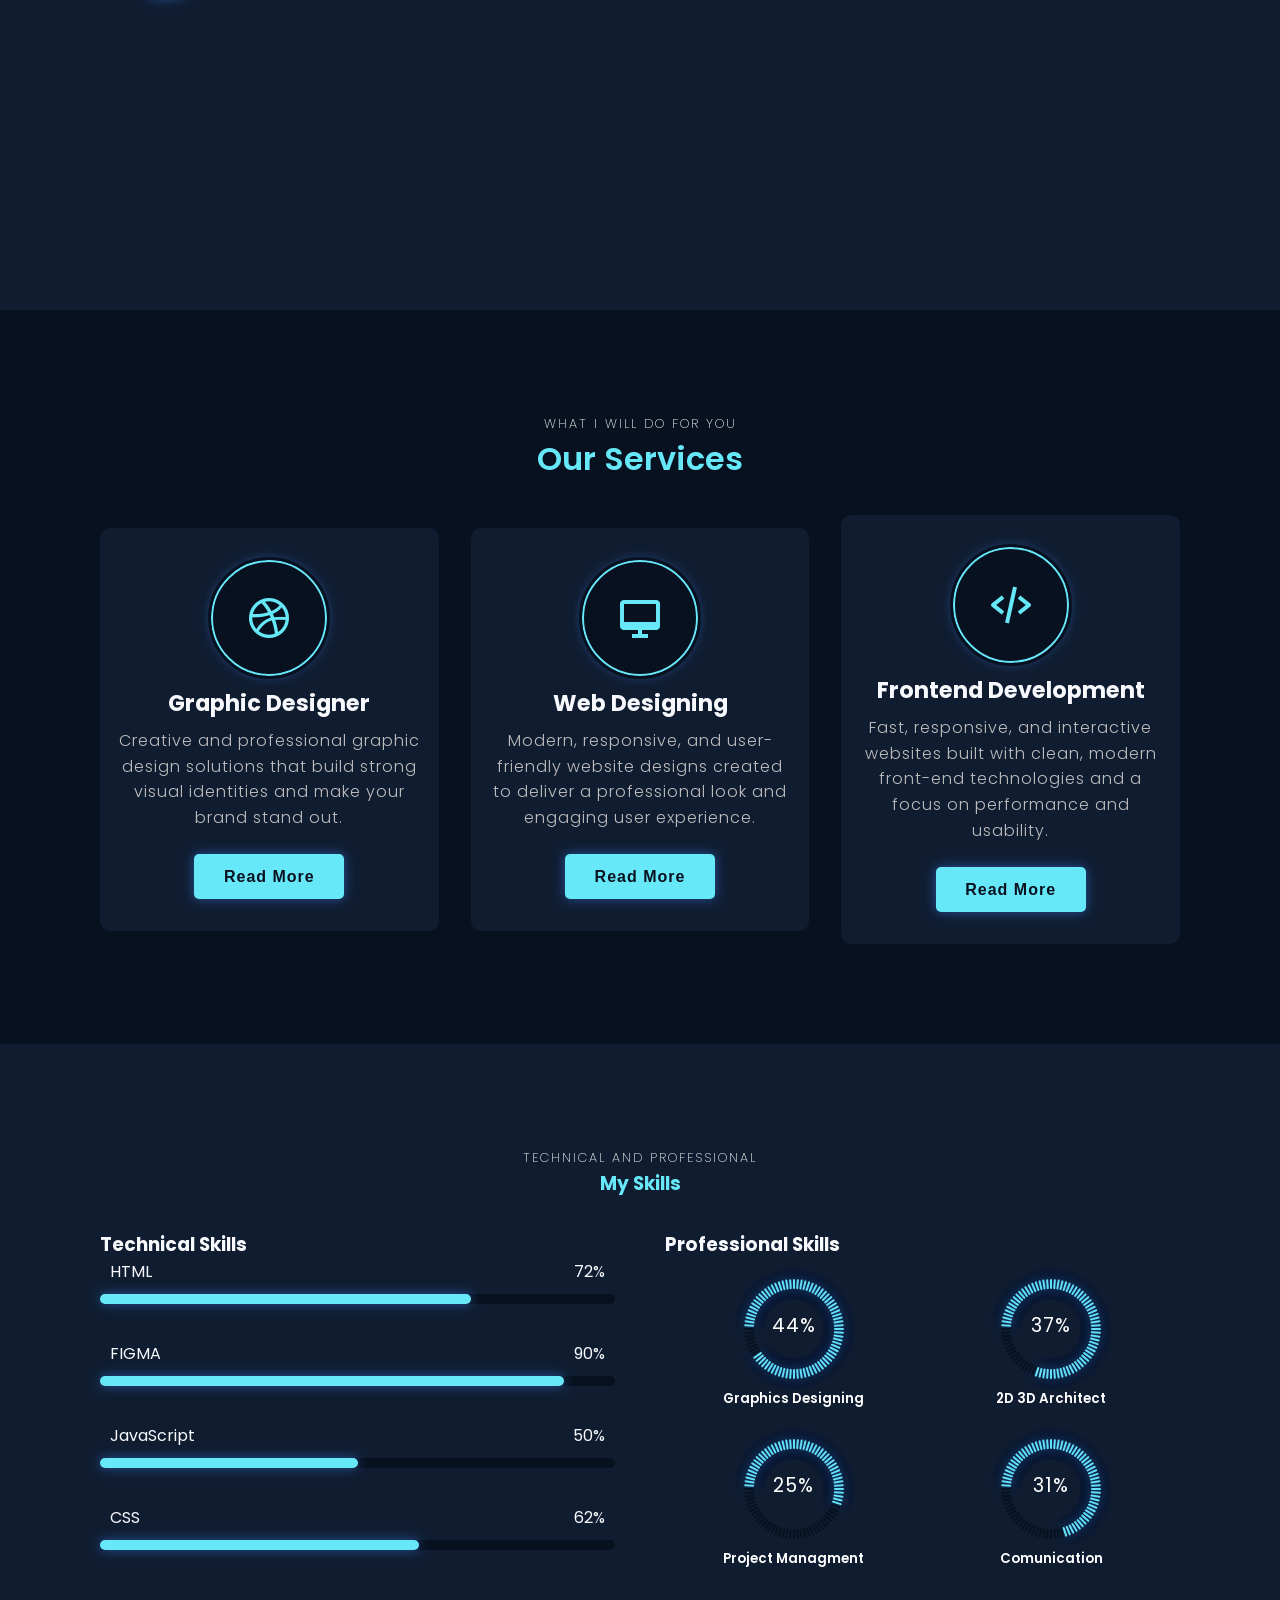
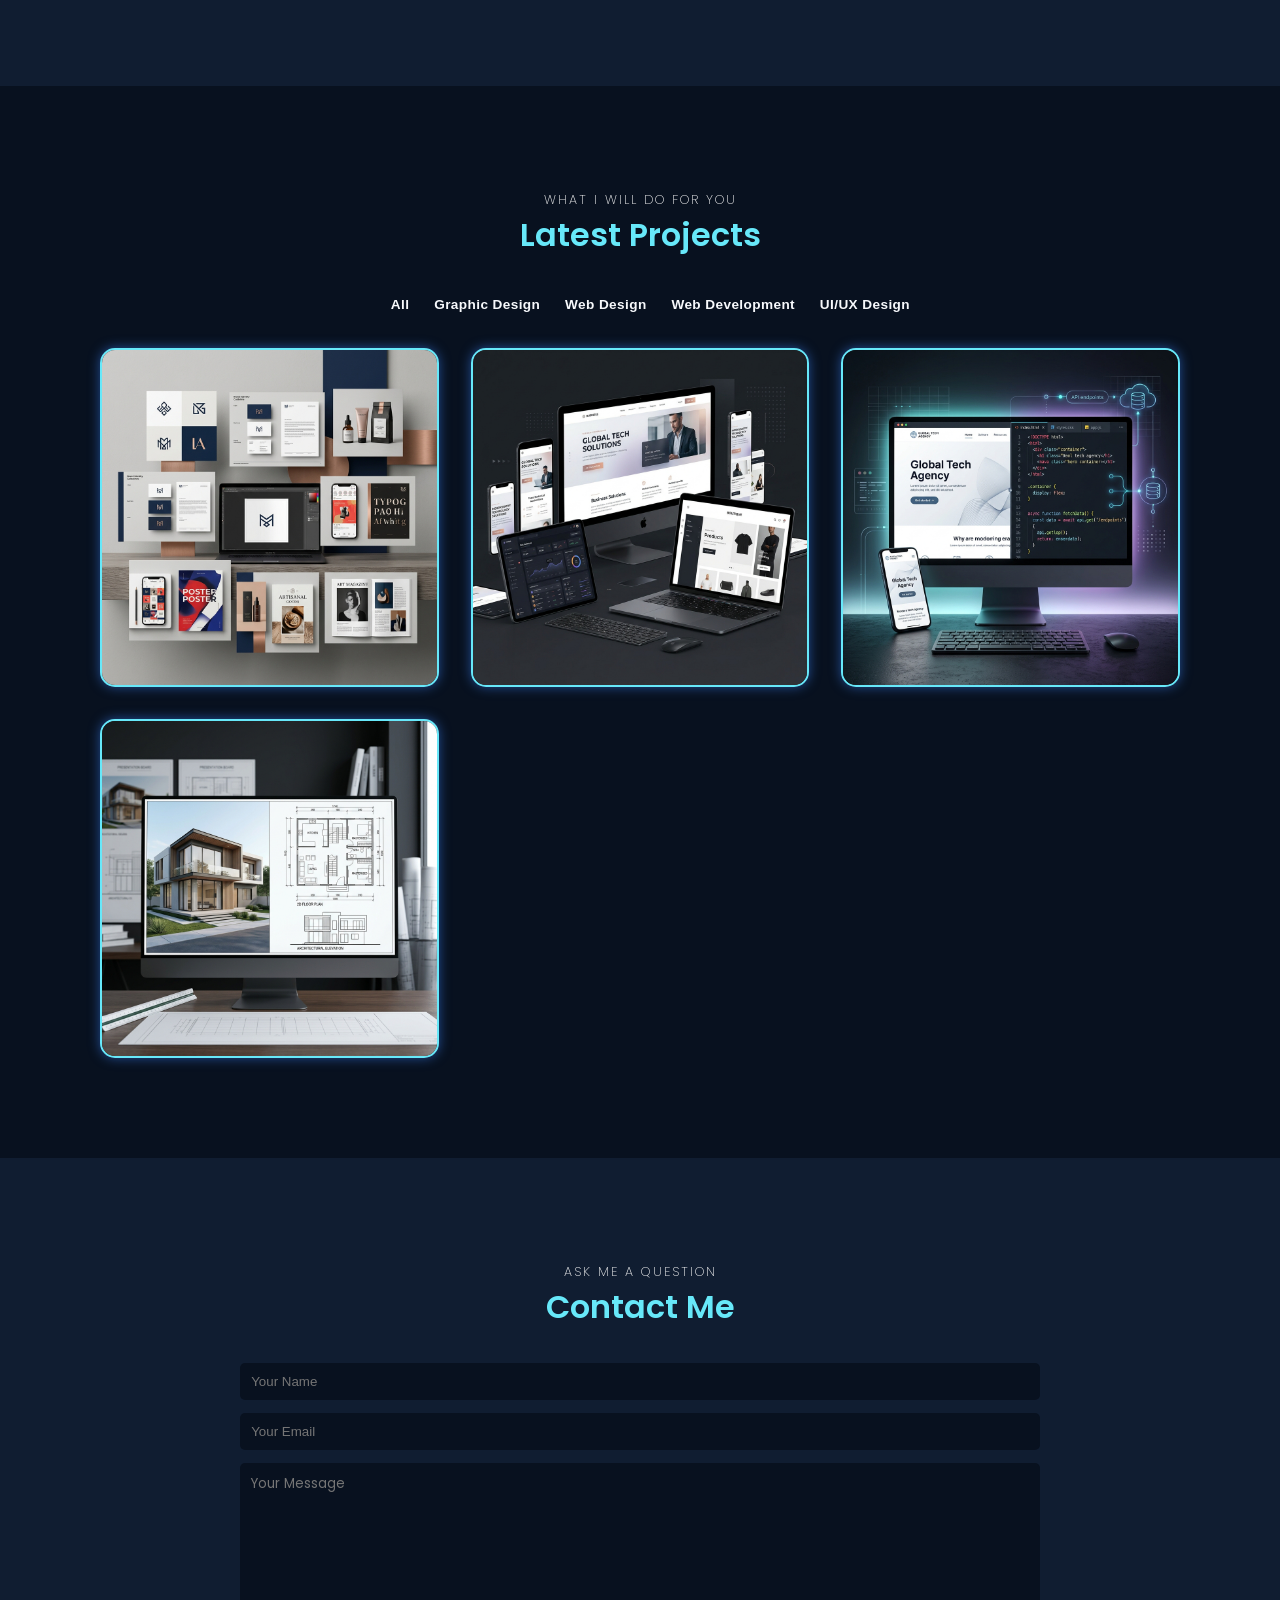
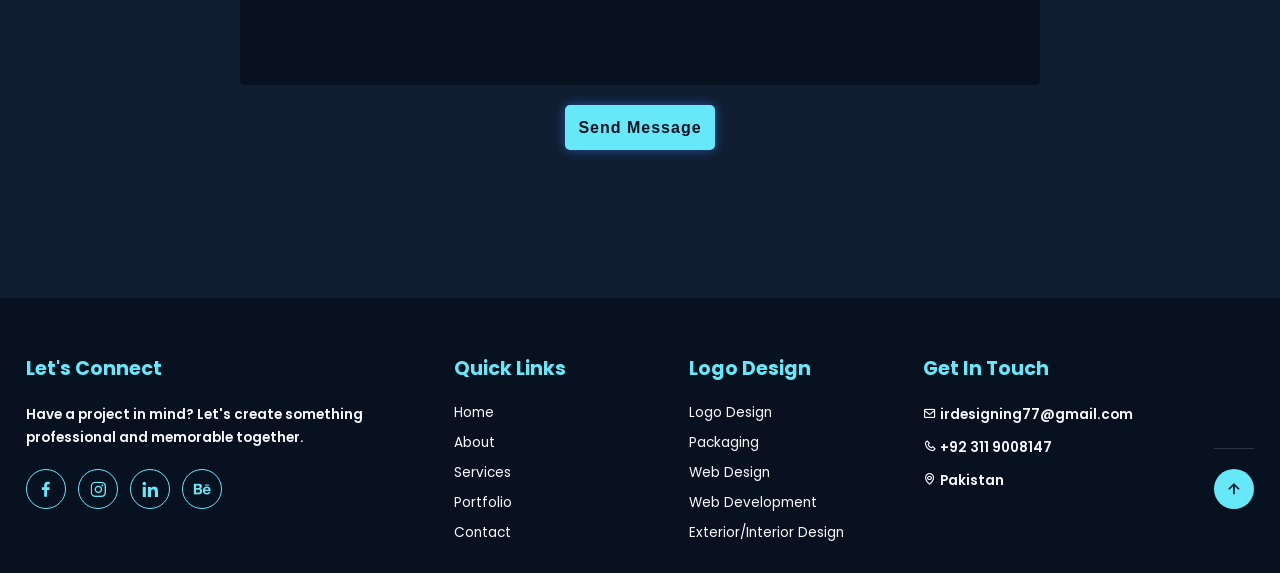
==== commit fb4d6168: "link change" ====
--- a/index.html
+++ b/index.html
@@ -62,7 +62,7 @@
 
             <div class="social-icons">
                 <a href="https://wa.me/923119008147"><i class='bx bxl-whatsapp'></i></a>
-                <a href="https://web.facebook.com/DesigningandTyping"><i class='bx bxl-facebook'></i></a>
+                <a href="https://www.facebook.com/people/IR-Professional-Services/61594305728382/"><i class='bx bxl-facebook'></i></a>
                 <a href="#"><i class='bx bxl-instagram'></i></a>
                 <a href="https://www.linkedin.com/in/irfan-ullah-khan007/"><i class='bx bxl-linkedin'></i></a>
                 <a href="https://github.com/IR-Designing"><i class='bx bxl-github'></i></a>
@@ -607,7 +607,7 @@
 
                 <div class="footer-social">
 
-                    <a href="https://www.facebook.com/DesigningandTyping" aria-label="Facebook">
+                    <a href="https://www.facebook.com/people/IR-Professional-Services/61594305728382/" aria-label="Facebook">
                         <i class='bx bxl-facebook'></i>
                     </a>
 
